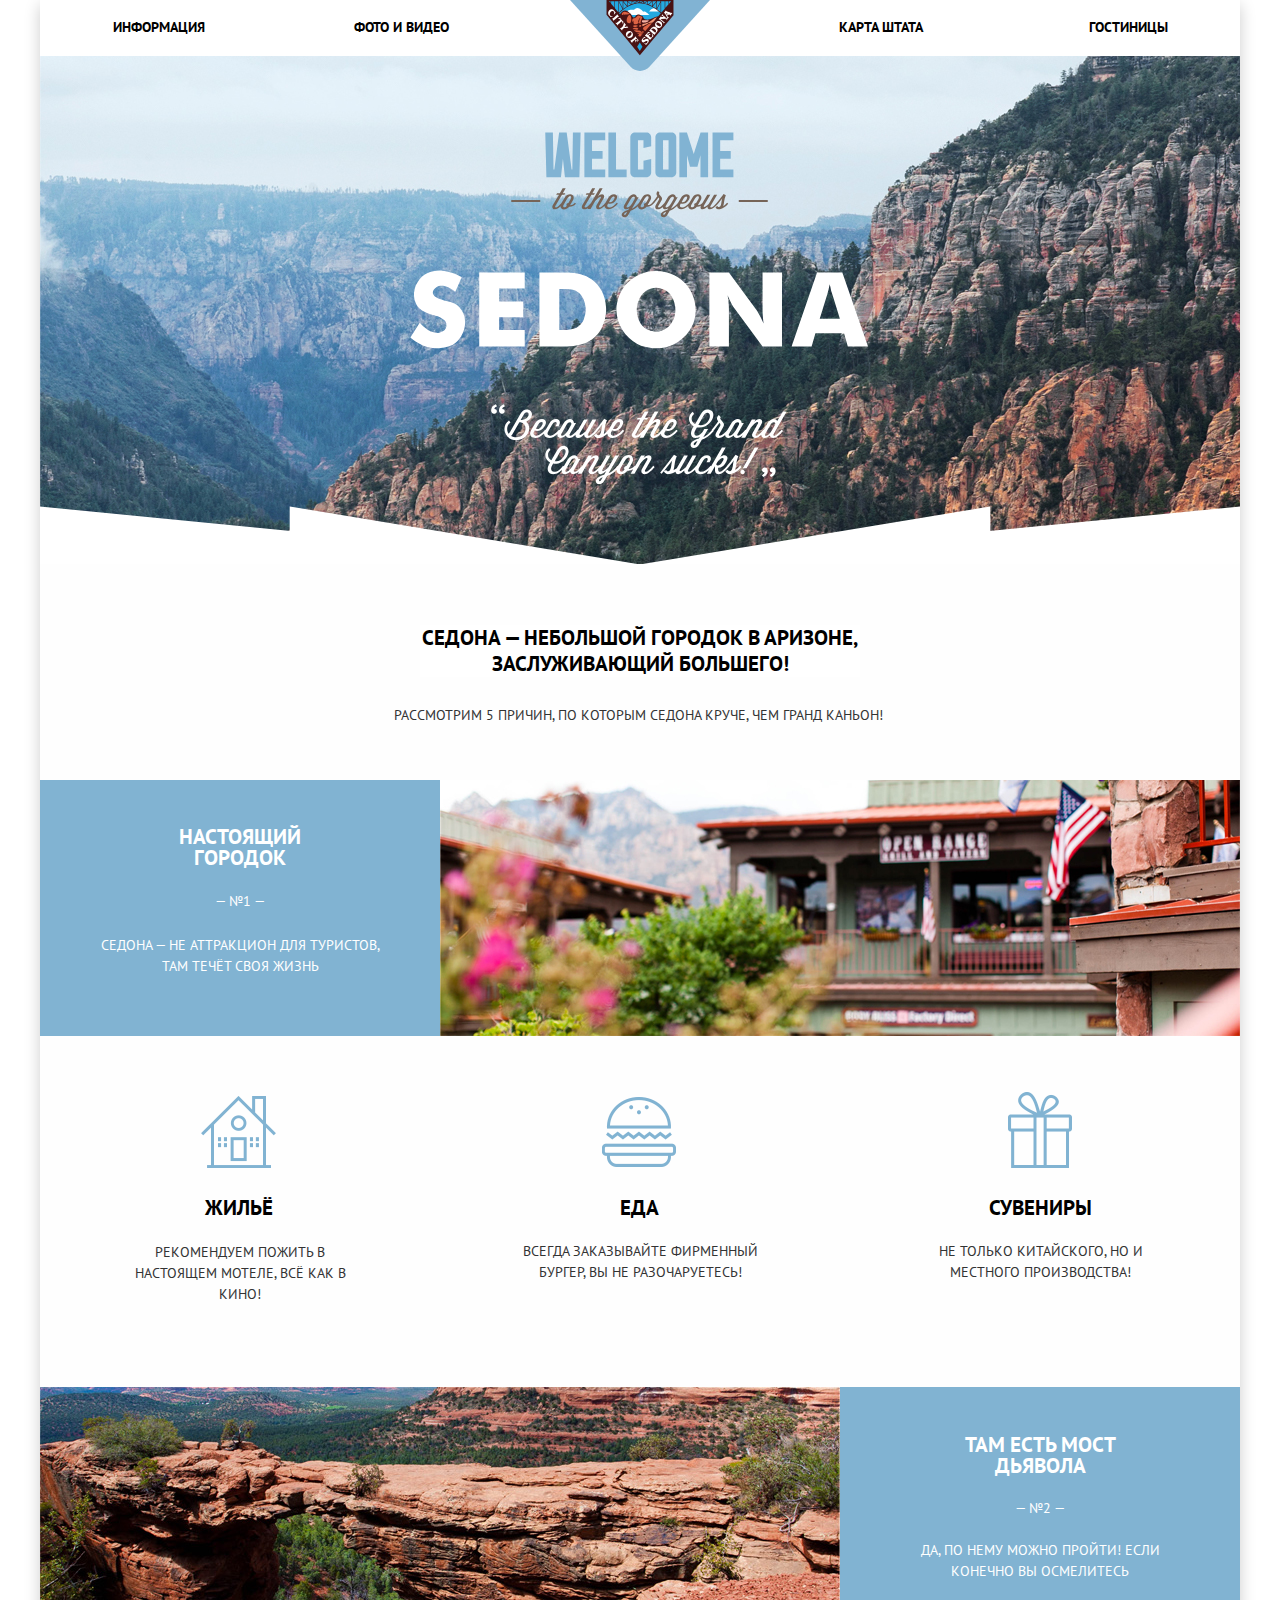
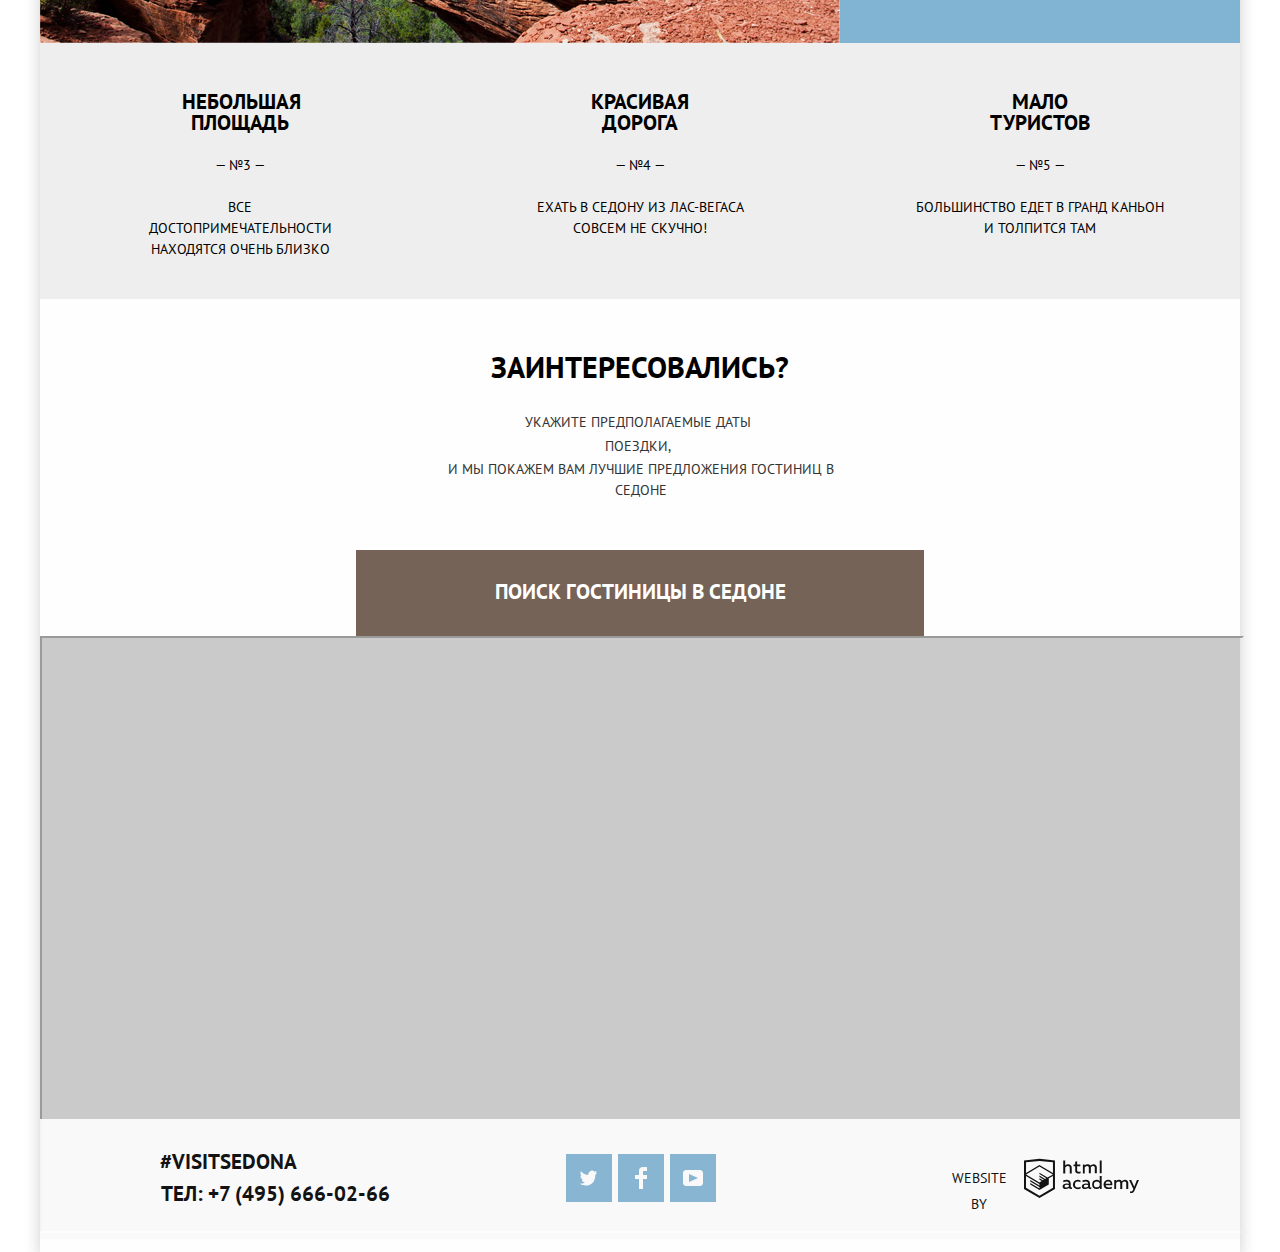
==== index.html @ f4bc0447 "правки" ====
<!DOCTYPE html>
<html lang="ru">

<head>
  <meta charset="utf-8">
  <title>Седона</title>
  <link href="https://fonts.googleapis.com/css?family=PT+Sans:400,700&display=swap&subset=cyrillic" rel="stylesheet">
  <link rel="stylesheet" href="css/normalize.css">
  <link href="css/style-min.css" rel="stylesheet">
</head>

<body>
  <div class="container">
    <header class="main-header">
      <nav class="main-navigation">
        <a class="main-header-logo">
          <img src="img/logo-sedona.svg" width="140" height="71" alt="Логотип Седоны">
        </a>
        <ul class="site-navigation">
          <li class="menu-section info"><a href="#">Информация</a>
          </li>
          <li class="menu-section photo"><a href="#">Фото и видео</a>
          </li>
          <li class="menu-section map-state"><a href="#">Карта штата</a>
          </li>
          <li class="menu-section hotels"><a href="catalog.html">Гостиницы</a>
          </li>
        </ul>
      </nav>
    </header>
    <main>
      <div class="sedona-header">
        <h1 class="header-one">Седона — небольшой городок в Аризоне, заслуживающий большего!</h1>
        <section class="welcome-pic">
          <h2 class="visually-hidden">Добро пожаловать в Седону</h2>
          <img src="img/intro-welcome.svg" width="459" height="353" alt="Приветствие">
        </section>
      </div>
      <section class="reasons">
        <h2 class="reasons-header">Рассмотрим 5 причин, по которым Седона круче, чем гранд каньон!
         </h2>
      </section>
      <section class="advantages">
        <div class="advantage-description">
          <h2 class="advantage-header number-one">Настоящий городок</h2>
          <span class="advantage-number"> — №1 — </span>
          <p class="advantage-text text-one">Седона — не аттракцион для туристов, там течёт своя жизнь</p>
        </div>
        <div class="advantage-image">
          <img src="img/advantage-image1.jpg" width="800" height="256" alt="Настоящий городок">
        </div>
      </section>
      <section class="recommendations">
        <h2 class="visually-hidden">Рекомендации</h2>
        <div class="recommendations-list">
          <div class="recommendation-text one">
            <h2 class="recommendation-name">Жильё</h2>
            <p class="recommendations-explanation-one">Рекомендуем пожить в настоящем мотеле, всё как в кино!</p>
          </div>
          <div class="recommendation-text two">
            <h2 class="recommendation-name">Еда</h2>
            <p class="recommendations-explanation-two">Всегда заказывайте фирменный бургер, вы не разочаруетесь!</p>
          </div>
          <div class="recommendation-text three">
            <h2 class="recommendation-name">Сувениры</h2>
            <p class="recommendations-explanation-three">Не только китайского, но и местного производства!</p>
          </div>
        </div>
      </section>
      <section class="advantages stage-2">
        <div class="advantage-description">
          <h2 class="advantage-header number-two">Там есть Мост дьявола</h2>
          <span class="advantage-number"> — №2 — </span>
          <p class="advantage-text text-two">Да, по нему можно пройти! Если конечно вы осмелитесь</p>
        </div>
        <div class="advantage-image">
          <img src="img/advantage-image2.jpg" width="800" height="256" alt="Мост дьявола">
        </div>
      </section>
      <section class="advantages">
        <div class="advantage-description stage-3">
          <h2 class="advantage-header stage-3 number-three">Небольшая площадь</h2>  <span class="advantage-number"> — №3 — </span>
          <p class="advantage-text number-3">Все достопримечательности находятся очень близко</p>
        </div>
        <div class="advantage-description stage-3">
          <h2 class="advantage-header stage-3 number-four">Красивая дорога</h2>  <span class="advantage-number"> — №4 — </span>
          <p class="advantage-text number-4">Ехать в Седону из Лас-Вегаса совсем не скучно!</p>
        </div>
        <div class="advantage-description stage-3">
          <h2 class="advantage-header stage-3 number-five">Мало туристов</h2>  <span class="advantage-number"> — №5 — </span> 
          <p class="advantage-text number-5">Большинство едет в гранд каньон и толпится там</p>
        </div>
      </section>
      <section class="if-interested">
        <h3 class="if-interested-header">Заинтересовались?</h3>
        <p class="if-interested-dates">Укажите предполагаемые даты поездки,</p>
        <p class="if-interested-dates-second">и мы покажем вам лучшие предложения гостиниц в седоне</p> <a href="#" class="sedona-search">Поиск гостиницы в Седоне</a>
      </section>
      <section class="modal-map">
        <h2 class="visually-hidden">Как до нас добраться</h2>
        <button class="modal-close" type="button">Закрыть</button>
        <iframe src="https://www.google.com/maps/embed?pb=!1m18!1m12!1m3!1d1998.6037999040354!2d30.322010416394033!3d59.938716271971415!2m3!1f0!2f0!3f0!3m2!1i1024!2i768!4f13.1!3m3!1m2!1s0x4696310fca5ba729%3A0xea9c53d4493c879f!2sBolshaya+Konyushennaya+ul.%2C+19%2C+Sankt-Peterburg%2C+Russia%2C+191186!5e0!3m2!1sen!2s!4v1441888483426" width="1200" height="593" allowfullscreen></iframe>
      </section>
    </main>
    <footer class="main-footer index-footer">
      <h2 class="visually-hidden">Как с нами связаться</h2>
      <div class="footer">
        <div class="footer-contacts"> <a href="#" class="hashtag">#visitsedona</a>
          <span class="phone">Тел: <a href="tel:+74956660266">+7 (495) 666-02-66</a></span>
        </div>
        <div class="footer-social">
          <h2 class="visually-hidden">Социальные сети</h2>
          <ul class="social-media">
            <li>
              <a class="social-button twitter" href="#">
                <img src="img/twitter.svg" width="17" height="15" alt="Твиттер">
              </a>
            </li>
            <li>
              <a class="social-button facebook" href="#">
                <img src="img/fb-icon.svg" width="12" height="22" alt="Фейсбук">
              </a>
            </li>
            <li>
              <a class="social-button youtube" href="#">
                <img src="img/youtube.svg" width="20" height="16" alt="Ютуб">
              </a>
            </li>
          </ul>
        </div>
        <div class="footer-copyright"> <span class="website-by">Website by</span>
          <a href="https://htmlacademy.ru/intensive/htmlcss" class="htmlacademy-image">
            <svg id="Layer_1" data-name="Layer 1" xmlns="http://www.w3.org/2000/svg" viewBox="0 0 108.08 36.85" width="115" height="41" class="courses-logo">
              <title>logo-htmlacademy-small1</title>
              <path d="M44.61,26.88a2,2,0,0,0,.55-0.1v1.33a3.25,3.25,0,0,1-1.18.21,1.67,1.67,0,0,1-1.67-1,4.84,4.84,0,0,1-3.14,1.08c-1.51,0-2.91-.83-2.91-2.55,0-2.13,2-2.79,3.71-2.79a11.08,11.08,0,0,1,2.17.25v-0.3c0-1-.76-1.77-2.19-1.77a7.42,7.42,0,0,0-3,.64v-1.7a10.21,10.21,0,0,1,3.19-.55c2.36,0,3.81,1.12,3.81,3.65v3a0.54,0.54,0,0,0,.49.59h0.17Zm-6.44-1.13A1.35,1.35,0,0,0,39.63,27h0.11a3.39,3.39,0,0,0,2.41-1V24.58a9.72,9.72,0,0,0-1.81-.21c-1,0-2.16.33-2.16,1.38h0Zm12.36-6.11a5,5,0,0,1,2.57.64V22a4.08,4.08,0,0,0-2.3-.7,2.75,2.75,0,1,0,0,5.49,5,5,0,0,0,2.43-.64v1.71a6.27,6.27,0,0,1-2.76.57A4.21,4.21,0,0,1,46,24.51q0-.21,0-0.41a4.32,4.32,0,0,1,4.18-4.46h0.38Zm12.17,7.24a2,2,0,0,0,.55-0.1v1.33a3.25,3.25,0,0,1-1.18.21,1.67,1.67,0,0,1-1.67-1,4.84,4.84,0,0,1-3.14,1.08c-1.51,0-2.91-.83-2.91-2.55,0-2.13,2-2.79,3.71-2.79a11.08,11.08,0,0,1,2.17.25v-0.3c0-1-.76-1.77-2.19-1.77a7.42,7.42,0,0,0-3,.64v-1.7a10.21,10.21,0,0,1,3.19-.55c2.36,0,3.81,1.12,3.81,3.65v3a0.54,0.54,0,0,0,.49.59h0.17Zm-6.44-1.13A1.35,1.35,0,0,0,57.73,27h0.11a3.39,3.39,0,0,0,2.41-1V24.58a9.72,9.72,0,0,0-1.81-.21c-1.06,0-2.16.33-2.16,1.38h0ZM73,16V28.2H71.35V26.88a3.88,3.88,0,0,1-3.19,1.54,4.4,4.4,0,0,1,0-8.78,3.81,3.81,0,0,1,3,1.3V16H73Zm-4.53,5.22a2.76,2.76,0,1,0,0,5.52A2.86,2.86,0,0,0,71.15,25V23A2.91,2.91,0,0,0,68.49,21.27ZM79,19.64c3.31,0,4.46,2.68,3.92,5.09H76.7c0.21,1.5,1.67,2.11,3.19,2.11a6.11,6.11,0,0,0,2.64-.59v1.6a7.14,7.14,0,0,1-3,.57C77,28.42,74.78,27,74.78,24a4.18,4.18,0,0,1,4-4.39H79Zm0.09,1.54a2.28,2.28,0,0,0-2.44,2.1v0.06H81.3A2,2,0,0,0,79.13,21.18Zm5.73,7V19.87h1.65v1a3.81,3.81,0,0,1,2.78-1.27A2.86,2.86,0,0,1,91.89,21a4.12,4.12,0,0,1,2.91-1.33A3.06,3.06,0,0,1,98,23V28.2h-1.9V23.05a1.59,1.59,0,0,0-1.42-1.75H94.42a2.8,2.8,0,0,0-2.07,1.12V28.2h-1.9V23.05A1.59,1.59,0,0,0,89,21.31H88.8a3,3,0,0,0-2.21,1.29v5.63H84.86Zm21.31-8.33h1.9l-3.91,9.46c-0.9,2.17-2.09,2.86-3.35,2.86a4.76,4.76,0,0,1-1.1-.14V30.46a2.86,2.86,0,0,0,.85.12c0.9,0,1.58-.64,2.07-1.9l0.17-.42-4-8.4h2l2.86,6.29ZM38.73,1.46V6.22a3.81,3.81,0,0,1,2.7-1.14,3.25,3.25,0,0,1,3.44,3.4v5.15H43V8.72a1.81,1.81,0,0,0-1.61-2h-0.3a2.93,2.93,0,0,0-2.32,1.39v5.52h-1.9V1.46h1.9ZM49.94,2.31v3h3V6.91h-3v3.81c0,1.1.5,1.46,1.58,1.46a4.49,4.49,0,0,0,1.69-.33v1.6A6.8,6.8,0,0,1,51,13.8a2.55,2.55,0,0,1-2.86-2.74V6.89H46.58V5.26h1.5V2.74Zm5.4,11.31V5.28H57v1A3.81,3.81,0,0,1,59.77,5a2.86,2.86,0,0,1,2.6,1.33A4.12,4.12,0,0,1,65.28,5,3.06,3.06,0,0,1,68.44,8.4v5.21h-1.9V8.46a1.59,1.59,0,0,0-1.42-1.75H64.89a2.8,2.8,0,0,0-2.07,1.12v5.78h-1.9V8.46A1.59,1.59,0,0,0,59.5,6.71H59.27A3,3,0,0,0,57.06,8v5.63H55.34ZM71.17,1.45H73V13.6H71.17V1.45ZM14.71,0H14.55L0,1.54V28.21l14.55,8.66,14.55-8.66V1.54Zm12.5,27.1L14.55,34.64,1.9,27.12V16.18l12.59,7.5V25L5.86,19.9v1.31l8.68,5.21v1.39L5.87,22.65V24l8.68,5.21,8.75-5.24V18.31L27.2,16V27.12Zm0-12.53-3.48,2-1.6,1L14.51,13v1.31L21,18.23H21l-0.14.09-1,.54-5.37-3.2V17l4.24,2.52-1,.67-3.2-1.9v1.31l2.1,1.24L14.5,22.1,2,14.65,14.51,7.11Zm0-1.32L14.49,5.76,1.91,13.25v-10L14.56,1.92,27.21,3.25v10h0Z" transform="translate(0 -0.02)" />
            </svg>
          </a>
        </div>
      </div>
    </footer>
  </div>
  <section class="modal modal-search">
    <form class="hotels-search" method="post">
      <div class="date-in">
        <label for="date-in" class="date-space">Дата заезда:</label>
        <input type="date" id="date-in" name="date-in" class="search-fields calendar" required>
      </div>
      <div class="date-out">
        <label for="date-out" class="date-space">Дата выезда:</label>
        <input type="date" id="date-out" name="date-out" class="search-fields calendar" required>
      </div>
      <div class="count-field">
        <div class="amount-of-adult">
          <label for="amount-of-adult" class="adult">Взрослые:</label>
          <button type="button" class="quantity-arrow-minus"></button>
          <input type="number" name="amount-of-adult" id="amount-of-adult" min="1" max="100" step="1" class="search-fields count" required>
          <button type="button" class="quantity-arrow-plus"></button>
        </div>
        <div class="amount-of-children">
          <label for="amount-of-children" class="children">Дети:</label>
          <button type="button" class="quantity-arrow-minus"></button>
          <input type="number" name="amount-of-children" id="amount-of-children" min="1" max="100" step="1" class="search-fields count" required>
          <button type="button" class="quantity-arrow-plus"></button>
        </div>
      </div>
      <button class="form-search" type="submit">Найти</button>
    </form>
    <button class="modal-close" type="button">Закрыть</button>
  </section>
  <script src="script-min.js"></script>
</body>

</html>
---- css/style-min.css ----
html,body{margin:0;padding:0;font-family:"PT Sans","Arial",sans-serif;font-size:14px;line-height:21px;font-weight:400;color:#333;text-transform:uppercase;min-width:1200px;background-color:#fff}.filters{background-color:#cacaca;background-image:url("../img/filter-background.jpg");background-position:top center;background-repeat:no-repeat}.container{width:1200px;height:auto;margin:0 auto;box-shadow:0px 5px 15px 0 rgba(0,1,1,0.2);background-color:#fefefe}a{text-decoration:none}img{max-width:100%;height:auto}.visually-hidden{position:absolute;width:1px;height:1px;margin:-1px;border:0;padding:0;clip:rect(0 0 0 0);overflow:hidden}.main-header-logo{display:block;width:140px;height:71px;position:absolute;margin-left:530px;z-index:1}.form-search{font-size:21px;line-height:26px;font-weight:bold;text-align:center;color:#fff;text-transform:uppercase;background-color:#81b3d2;border:none}.form-search:hover,.form-search:focus,.form-search:active{background-color:#663d15}.main-navigation{display:flex;position:absolute;background-color:#fff}.site-navigation{display:flex;flex-wrap:wrap;line-height:26px;margin:0;padding:0;text-indent:0;list-style:none;background-color:transparent;width:1200px;position:relative}.site-navigation a{display:block;color:#000;vertical-align:middle;background-color:#fff}.menu-section{font-size:14px;text-align:center;line-height:26px;font-weight:bold;margin-bottom:8px}.info{width:93px;height:12px;padding:14px 74px 22px 72px}.menu-section a:hover{color:#81b3d2}.menu-section a:active{color:rgba(0,0,0,0.3)}.photo{width:98px;height:12px;padding:14px 68px 22px 73px}.map-state{width:90px;height:10px;padding:14px 73px 22px 76px;margin-left:242px}.hotels{width:79px;height:12px;padding:14px 72px 22px 88px;margin-left:2px}.welcome-pic{width:1200px;height:564px;background-image:url("../img/polygon.png"), url("../img/bg.jpg");background-position:-1px 506px, top center;background-repeat:no-repeat no-repeat;background-color:#cacaca}.welcome-pic img{width:459px;height:353px;padding:132px 371px 22px 370px}.main-footer a{color:#000}.reasons-header{display:block;width:489px;font-style:normal;font-weight:400;font-size:14px;line-height:26px;text-align:center;margin:0px 350px 52px 354px}.header-one,.footer-contacts{text-align:center;font-size:21px;line-height:26px;color:#000}.header-one{width:440px;min-height:48px;margin:0 auto;margin-top:61px;margin-bottom:25px;background-color:#fff}.sedona-header{display:flex;flex-direction:column-reverse}.advantage-header{font-size:21px;color:#fff;text-align:center}.advantage-number{width:52px}.number-one{width:122px;margin-top:46px;margin-bottom:23px;margin-left:auto;margin-right:auto}.number-two{width:151px;margin-top:47px;margin-bottom:22px;margin-left:auto;margin-right:auto}.advantages{color:#fff;display:flex;min-height:256px}.advantage-image{width:800px;height:256px;background-color:#cacaca}.recommendations-list{display:flex;justify-content:space-between;margin-left:73px;margin-right:63px;text-align:center;position:relative}.advantage-text{width:280px;margin-top:23px;margin-left:auto;margin-right:auto}.text-two{width:304px;margin-top:21px;margin-left:48px;margin-right:49px}.recommendation-name{font-size:21px;color:#000;line-height:21px;font-weight:bold}.one>.recommendation-name{margin-top:161px;margin-left:91px;margin-right:93px;text-align:center}.one::before{content:url(../img/icon-1.svg);position:absolute;left:88px;margin-top:60px;width:75px;height:72px}.recommendations-explanation-one{width:254px;margin-top:24px;text-align:center;margin-bottom:80px}.two>.recommendation-name{margin-bottom:23px;margin-top:161px;margin-left:24px;margin-right:16px;text-align:center}.two::before{content:url(../img/icon-3.svg);position:absolute;left:489px;margin-top:61px;width:74px;height:70px}.recommendations-explanation-two{width:285px;margin-left:10px;text-align:center;margin-bottom:80px}.three>.recommendation-name{margin-bottom:23px;margin-top:161px;text-align:center}.three::before{content:url(../img/icon-2.svg);position:absolute;left:895px;margin-top:56px;width:64px;height:76px}.recommendations-explanation-three{width:273px;text-align:center;margin-bottom:80px}.hotels-search,.search-fields{color:#000;text-align:left;font-weight:bold}.social-media,.infrastructure,.type-of-housing{list-style-type:none}.filter-input-checkbox label:checked, .filter-input-checkbox label:focus, .filter-input-checkbox label:hover{color:#fff}.filter-input-checkbox:disabled{color:#6a6a6a}.filter-header-infrastructure,.filter-header-housing{font-size:16px;line-height:21px;color:#fff;font-weight:bold}.filter-header-infrastructure{margin-left:59px}.filter-header-housing{margin-left:95px}.filter-input{position:absolute;-webkit-appearance:none;-moz-appearance:none;appearance:none}.check-box{display:block;position:absolute;margin-left:-38px;width:24px;height:23px;background-image:url(../img/checkbox-off.svg);margin-bottom:5px;margin-top:-1px}.check{display:block;padding-left:57px;color:#fff;padding-top:8px}.check:hover{color:#cacaca}.check-wifi{display:block;padding-left:57px;padding-top:4px;color:#fff}.check-wifi:hover{color:#cacaca}.wifi{margin-top:0}.option{margin-left:-42px;margin-top:-2px}.check-housing{display:block;padding-left:69px;color:#fff;padding-top:7px}.check-housing:hover{color:#cacaca}.filter-input:checked+.check-box{background-image:url(../img/checkbox-on.svg)}.type-of-housing{margin-top:12px;margin-left:27px}.type-of-housing li:first-child{margin-top:15px}.filter-option{margin-bottom:20px}.filter-input:disabled+.check-box{background-image:url(../img/checkbox-off-3.svg)}.filter-input:checked:disabled+.check-box{background-image:url(../img/checkbox-on-2.svg)}.range-line{color:#fff}.results{width:117px;color:#000;font-size:14px;line-height:26px;text-align:left;margin-top:12px;margin-left:70px}.list-menu{list-style:none;display:flex;justify-content:space-between;margin-top:32px}.list-menu a{color:#000;font-size:12px;line-height:18px;color:rgba(0, 0, 0, 0.3);margin-right:34px;border-bottom:1px dotted #81b3d2}.list-menu a:hover{color:#81b3d2;border-bottom:1px dotted #81b3d2}.sorting-name{font-size:12px;line-height:18px;margin-top:34px;margin-left:-381px}.list-menu a:active{color:#000;list-style:none;border-bottom:none}.place-name{margin-top:25px;margin-bottom:2px}.place-name a{font-size:21px;line-height:26px;color:#000;font-weight:bold;text-align:left}.place-name a:hover, .place-name a:focus{color:#81b3d2}.place-name a:active{color:rgba(0,0,0,0.3)}.catalog-item{display:flex;justify-content:space-between;margin-right:0px;margin-left:0px;margin-top:11px;border-top:1px solid #cacaca;margin-bottom:-16px}.rating{margin-right:70px}.content-alignment{display:flex;justify-content:space-between}.place-info{margin-left:30px}.place-type,.place-price{display:flex;flex-direction:column}.place-wrap{display:flex;justify-content:space-between}.more-details-button,.booking-button{margin-top:18px;margin-right:6px}.more-details-button{width:76px;height:15px;font-size:14px;background-color:#81b3d2;color:#fff;padding:3px 17px 9px 17px;text-align:center;margin:0;margin-right:6px;margin-top:7px;font-weight:bold}.more-details-button:hover,.more-details-button:focus,.form-search:hover{background-color:#669ec0}.more-details-button:active{background-color:#669ec0;color:rgba(255,255,255,0.3)}.booking-button{display:block;color:white;background-color:#766357;width:142px;height:24px;font-size:14px;padding-top:3px;text-align:center;margin-top:7px;font-weight:bold}.booking-button:hover,.booking-button:focus{background-color:#604e43}.booking-button:active{background-color:#604e43;color:rgba(255,255,255,0.3)}.content-decor{color:#333;margin-top:5px;margin-bottom:7px;padding:0}.rating-decor{display:block;color:#666;background-color:#f2f2f2;width:110px;height:25px;text-align:center;margin-left:0px;padding-left:4px;padding-top:4px}.social-button{display:block;width:46px;height:48px;background-color:#81b3d2;text-align:center}.social-media{display:flex;flex-direction:row;justify-content:space-between}.advantage-description{width:400px;background-color:#81b3d2;text-align:center}.stage-2{flex-direction:row-reverse;margin-top:2px}.stage-3{width:1200px;background-color:#eee;color:#000}.number-three{width:117px;margin-top:48px;margin-bottom:22px;margin-left:auto;margin-right:auto}.number-3{width:208px;margin-top:21px}.number-four{width:100px;margin-top:48px;margin-bottom:22px;margin-left:auto;margin-right:auto}.number-4{width:262px;margin-top:21px}.number-five{width:100px;margin-top:48px;margin-bottom:22px;margin-left:auto;margin-right:auto}.number-5{width:249px;margin-top:21px}.sedona-search{display:block;background-color:#766357;width:568px;font-size:21px;font-weight:bold;line-height:26px;white-space:nowrap;min-height:57px;text-align:center;padding-top:29px;margin-left:-67px;color:#fff}.sedona-search:hover,.sedona-search:focus{background-color:#604e43}.sedona-search:active{color:rgba(255,255,255,0.3);background-color:#503e33}.search-fields{background-color:#f2f2f2}.search-fields:hover{background-color:#ebebeb}.search-fields:focus{background-color:#fff}.if-interested{display:block;text-align:center;width:434px;margin-left:383px;margin-top:50px}.if-interested-header{font-size:30px;color:#000;line-height:36px;font-weight:bold;text-align:center}.if-interested-dates{width:295px;margin-top:-5px;margin-left:67px;line-height:24px;text-align:center}.if-interested-dates-second{display:block;margin-top:-13px;width:435px;margin-bottom:49px}.form-search{background-color:#81b3d2;width:458px;height:58px}.form-search:active{color:rgba(255, 255, 255, 0.3);background-color:#5496bd}@keyframes bounce{0%{transform:translateY(-2000px)}70%{transform:translateY(30px)}90%{transform:translateY(-10px)}100%{transform:translateY(0)}}@keyframes shake{0%,100%{transform:translateX(0)}10%,30%,50%,70%,90%{transform:translateX(-10px)}20%,40%,60%,80%{transform:translateX(10px)}}.modal{position:fixed;display:none;box-shadow:0px 7px 15px 0 rgba(0,1,1,0.15);background-color:#fff;flex-wrap:wrap;font-size:14px;line-height:26px}.modal-search{top:345px;left:352px;width:568px;min-height:395px;margin:0px 316px 78px 316px}.hotels-search input:hover{background-color:#ebebeb}.hotels-search input:focus{box-shadow:inset 0px 0px 0px 2px #e5e5e5}.modal-show{display:block;animation:bounce 0.6s}.modal-close{position:absolute;top:0;right:-34px;width:22px;height:22px;font-size:0;background-color:transparent;border:0;cursor:pointer}.modal-close::before,.modal-close::after{content:"";position:absolute;top:10px;left:2px;width:19px;height:3px;background-color:#d0d0d0}.modal-close::before{transform:rotate(45deg)}.modal-close::after{transform:rotate(-45deg)}.modal-error{animation:shake 0.6s}.date-in{display:flex;height:38px;padding-top:55px}.date-out{display:flex;height:38px;padding-top:29px}.search-fields{box-sizing:border-box;width:346px;padding-left:8px;padding-top:7px;padding-bottom:13px;margin-left:21px;font:inherit;color:#000;text-transform:uppercase;background-color:#f2f2f2}.calendar{background-image:url("../img/calendar-1.svg");background-position:310px center;background-repeat:no-repeat}.calendar:hover{background-image:url("../img/calendar.svg")}.calendar:active{background-image:url("../img/calendar-2.svg")}.count{box-sizing:border-box;width:38px;height:38px;padding-left:8px;padding-top:7px;padding-bottom:13px;margin-top:30px;font:inherit;color:#000;text-transform:uppercase;background-color:#f2f2f2}.count-field{display:flex;flex-direction:row;justify-content:space-around}.form-search{margin-top:54px;margin-left:55px;margin-right:55px;margin-bottom:55px}.form-search:hover{background-color:#669ec0}.form-search:active{background-color:#5496bd;color:rgba(255,255,255,0.3)}.date-space{width:95px;margin-top:5px;margin-left:55px}.adult{margin-left:0px;margin-top:0}.children{margin-left:-25px}input[type=number]::-webkit-inner-spin-button,input[type=number]::-webkit-outer-spin-button{-webkit-appearance:none;-moz-appearance:none;appearance:none;margin:0}input[type=number]{-moz-appearance:textfield}.quantity-arrow-minus{width:38px;height:38px;margin-right:-25px;margin-left:20px;background-color:#f2f2f2;position:relative}.quantity-arrow-minus::before{content:url(../img/minus-1.svg);position:absolute;top:5px;left:10px}.quantity-arrow-plus{width:38px;height:38px;margin-left:-5px;background-color:#f2f2f2;position:relative}.quantity-arrow-plus::after{content:url(../img/plus-1.svg);position:absolute;top:8px;left:11px}.modal-map{top:2163px;left:auto;right:auto;z-index:1;background-image:url(../img/map.png) no-repeat;background-color:#cacaca;margin:0}a.buy{color:#81b3d2;border-color:transparent}a>.down path{fill:#81b3d2}.footer-contacts{display:flex;flex-direction:column;font-size:21px;line-height:26px;font-weight:bold}.main-footer{position:relative;background-color:#fff;margin-top:-120px}.index-footer{opacity:0.9}.catalog-footer{margin:0;border-top:1px solid #cacaca}.social-media ul{display:flex;justify-content:space-between;flex-wrap:wrap;width:144px;list-style:none}.social-media-catalog{margin-top:28px;margin-left:70px}.social-button{display:flex;justify-content:center;width:46px;height:48px;background-color:#81b3d2;margin:3px;margin-top:36px;margin-bottom:36px}.social-button:hover,.social-button:focus{background-color:#669ec0}.social-button:active{background-color:#5496bd}.social-button img:active{opacity:0.3}.filters,.filters-block{display:flex;justify-content:space-between;flex-direction:row;margin:0px}.filters-block{margin-top:80px;margin-bottom:-5px}.filters fieldset{border:none}.sorting-menu{display:flex;justify-content:space-between}.price:active{color:#81b3d2;border:none}.sorting-block{display:flex;justify-content:space-between}.sorting-de-ascending ul{list-style:none}.sorting-de-ascending{margin-top:19px}.sorting-icon{display:flex;justify-content:space-between;margin-right:60px}.sorting-icon li{padding-right:12px}.arrow-up path{fill:#cacaca}.arrow-up:hover path{fill:#000}.arrow-up:active path{fill:#81b3d2}.courses-logo:hover path{fill:#81b3d2}.courses-logo:active path{fill:#bdbbbc}.star{background-color:#fff;background-image:url("../img/star.svg");background-position:top right;background-repeat:repeat;width:18px;height:17px;margin-bottom:48px;margin-left:auto;margin-right:3px;margin-top:29px}.first{width:73px}.second{width:55px}.third{width:36px}.footer{display:flex;justify-content:space-between}.footer-copyright{display:flex;line-height:26px;color:#000}.footer-copyright-catalog{margin-top:14px}.twitter{margin-top:21px;margin-left:-53px}.facebook{margin-left:-1px;margin-top:21px}.youtube{margin-top:21px}.hashtag{width:136px;height:16px;margin-left:120px;padding-top:30px;padding-bottom:16px}.hashtag-catalog{width:136px;height:16px;margin-left:130px;padding-top:41px;padding-bottom:16px}.phone{width:223px;height:20px;margin-left:121px;padding-bottom:32px;white-space:nowrap;margin-right:84px}.phone-catalog{width:223px;height:20px;margin-left:130px;padding-bottom:32px;white-space:nowrap}.courses-logo{width:115px;height:41px;padding-top:39px;padding-bottom:40px;margin-left:8px;margin-right:101px}.website-by{width:74px;height:11px;margin-left:113px;margin-top:31px;padding-top:15px;padding-bottom:15px;text-align:center}.place-pic img{width:135px;height:90px;margin-top:30px;margin-bottom:30px;margin-left:72px}.filter-range{width:316px;margin-top:83px;margin-right:74px;color:#fff;text-transform:uppercase}.filter-range-title{margin-bottom:9px;font-weight:600;font-size:16px;line-height:21px}.price-controls{position:relative;height:32px;margin-bottom:20px;font-size:0;border:2px solid #fff;border-radius:2px}.price-controls::after{content:"";position:absolute;top:50%;left:50%;width:2px;height:22px;background:#fff;transform:translate(-50%, -50%)}.price-controls label{display:inline-block;font-size:14px;line-height:38px;vertical-align:top;cursor:pointer}.price-controls .min-price, .price-controls .max-price{width:90px;padding-left:60px;margin-top:-2px}.price-controls input{width:50px;margin:0;color:inherit;font:inherit;background:none;border:none}.range-controls{position:relative;margin-bottom:32px}.range-controls .scale{height:2px;background:rgba(255, 255, 255, 0.3)}.range-controls .bar{width:80%;height:2px;background:#fff}.range-toggle{position:absolute;top:-9px;width:4px;height:4px;background:#ababab;border:8px solid #fff;border-radius:50%;box-shadow:0 2px 1px 0 rgba(0,1,1,0.2);cursor:pointer}.range-toggle:hover{width:6px;height:6px;border-radius:50%;background:#1c4f80}.range-toggle-min{left:0}.range-toggle-max{left:80%}.btn-transparent{display:block;margin:0 auto;padding:6px 35px;font-size:14px;line-height:20px;color:#fff;text-transform:uppercase;background:transparent;border:2px solid #fff;border-radius:2px;cursor:pointer;margin-left:85px;margin-bottom:35px}.btn-transparent:hover{color:#000;background:#fff}
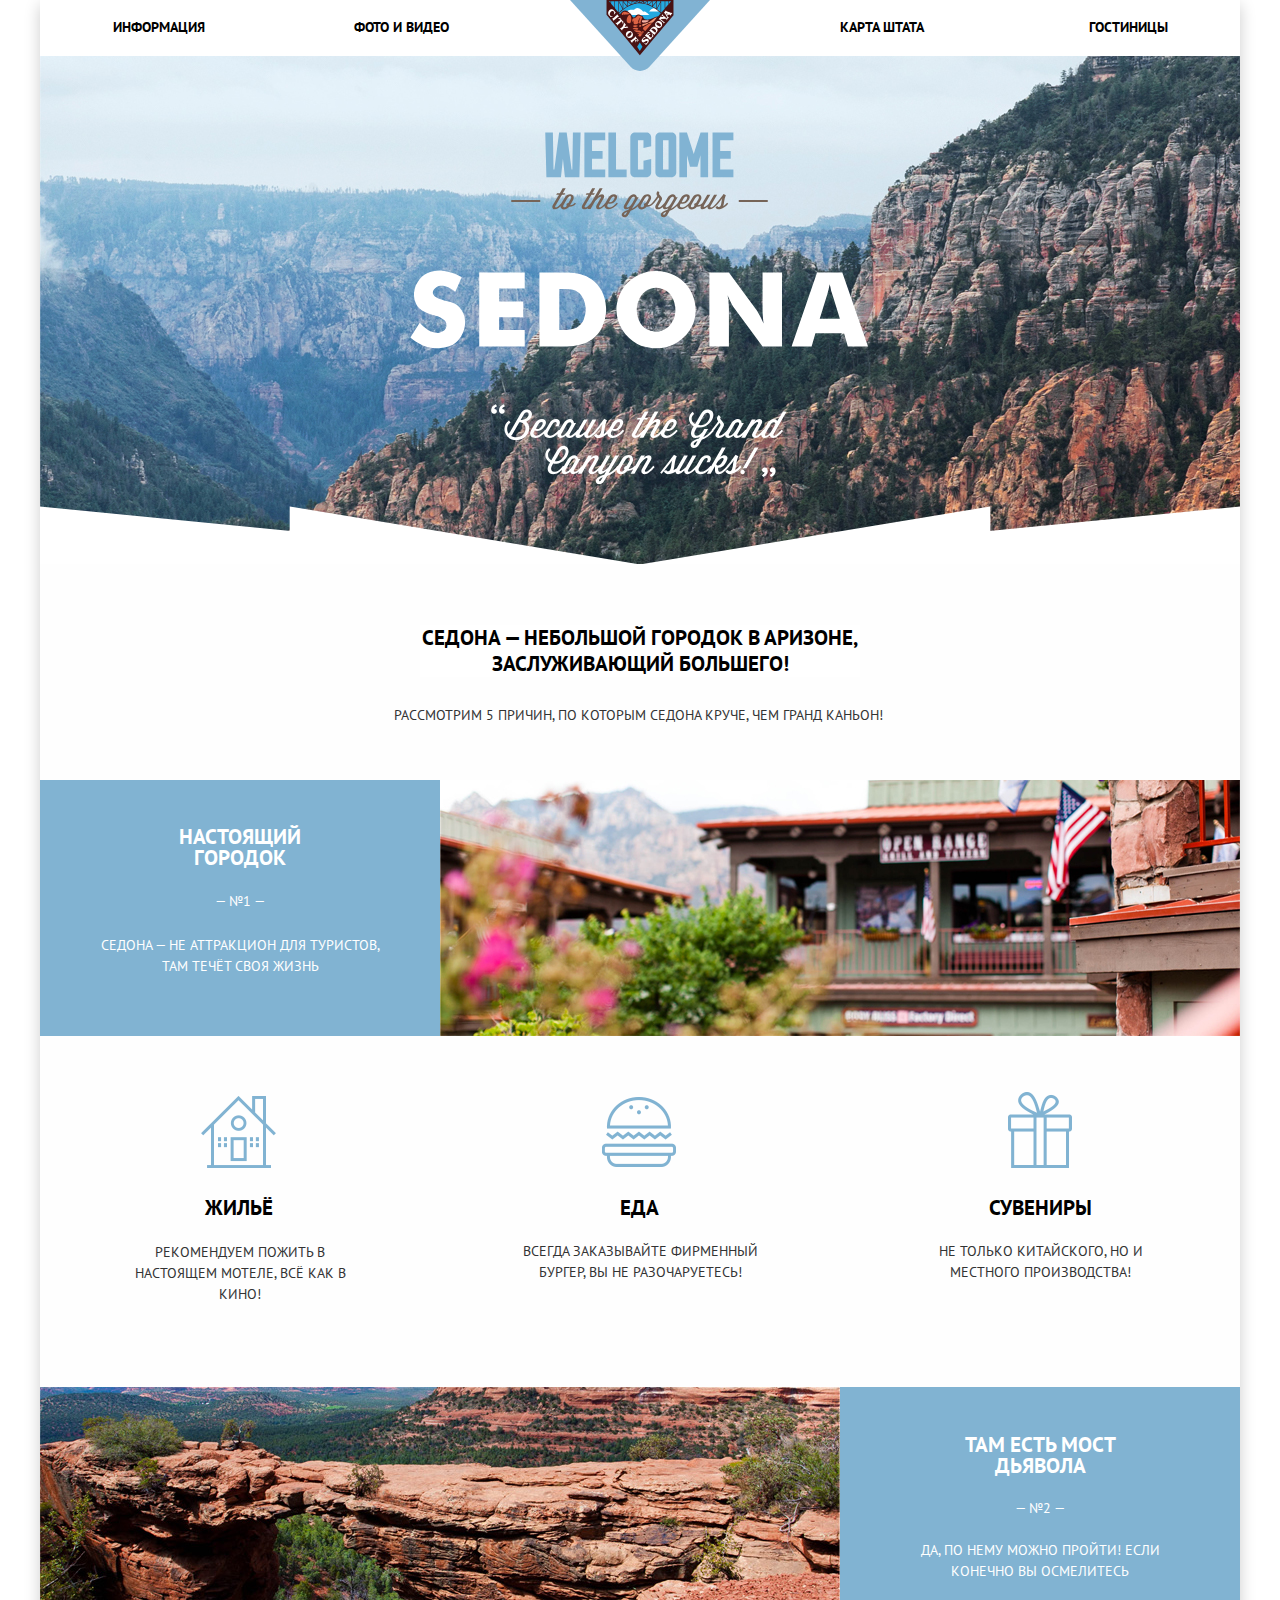
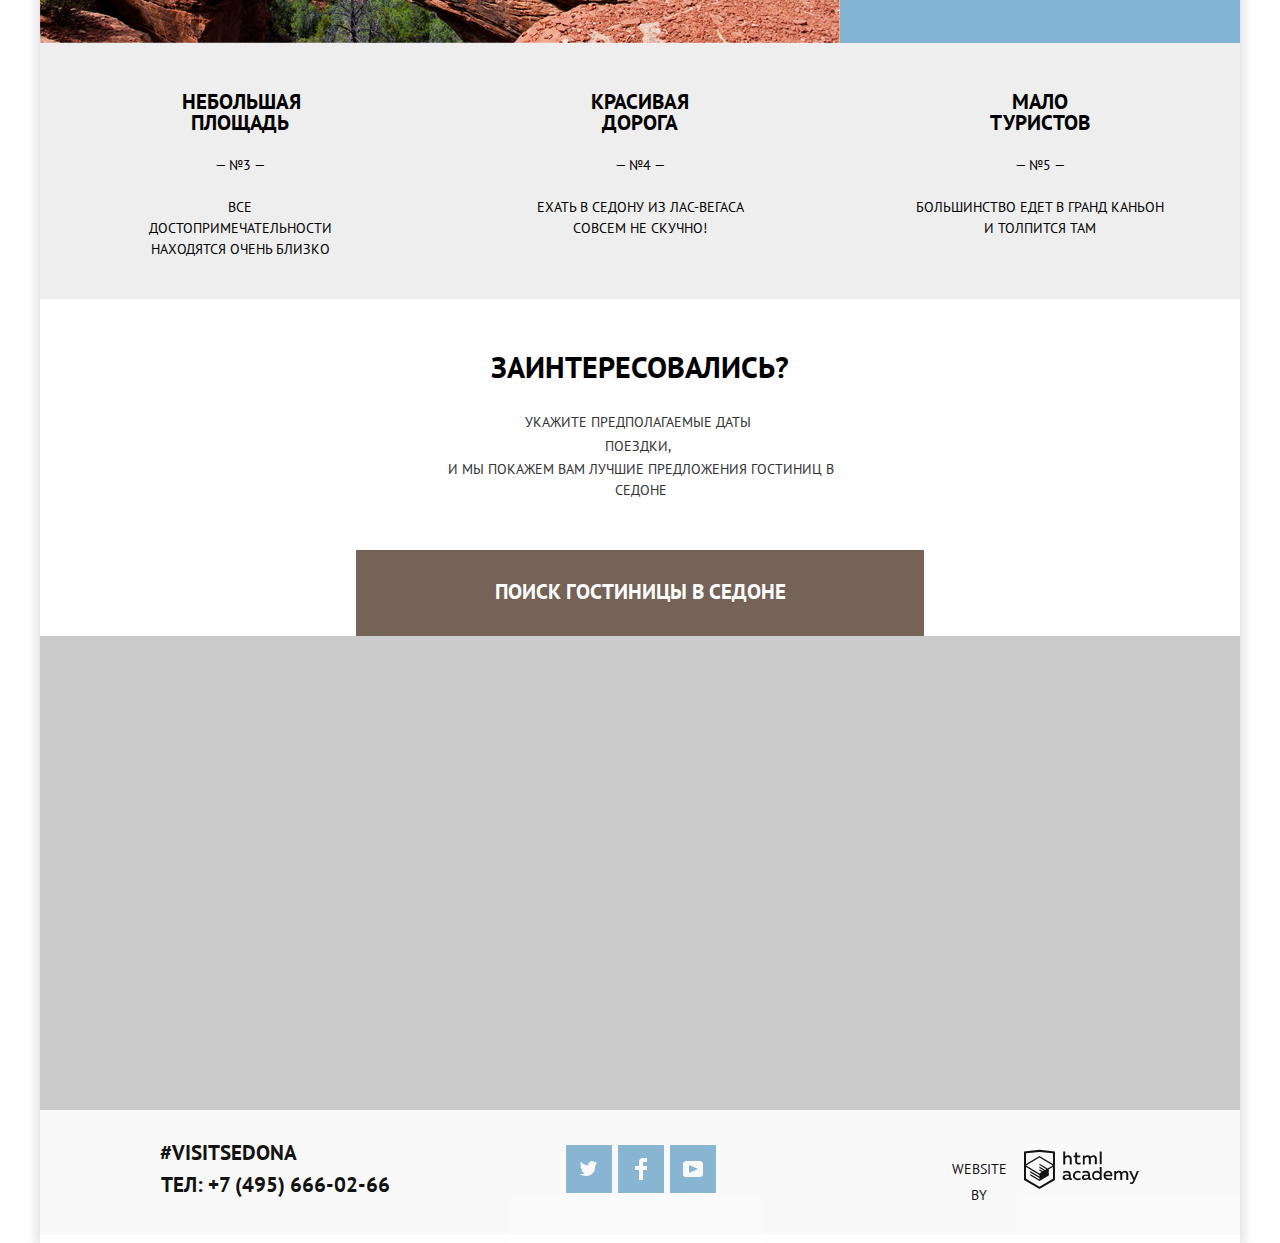
==== commit 5ac7837c: "правки" ====
--- a/index.html
+++ b/index.html
@@ -6,7 +6,7 @@
   <title>Седона</title>
   <link href="https://fonts.googleapis.com/css?family=PT+Sans:400,700&display=swap&subset=cyrillic" rel="stylesheet">
   <link rel="stylesheet" href="css/normalize.css">
-  <link href="css/style-min.css" rel="stylesheet">
+  <link href="css/style.css" rel="stylesheet">
 </head>
 
 <body>
@@ -98,8 +98,7 @@
       </section>
       <section class="modal-map">
         <h2 class="visually-hidden">Как до нас добраться</h2>
-        <button class="modal-close" type="button">Закрыть</button>
-        <iframe src="https://www.google.com/maps/embed?pb=!1m18!1m12!1m3!1d1998.6037999040354!2d30.322010416394033!3d59.938716271971415!2m3!1f0!2f0!3f0!3m2!1i1024!2i768!4f13.1!3m3!1m2!1s0x4696310fca5ba729%3A0xea9c53d4493c879f!2sBolshaya+Konyushennaya+ul.%2C+19%2C+Sankt-Peterburg%2C+Russia%2C+191186!5e0!3m2!1sen!2s!4v1441888483426" width="1200" height="593" allowfullscreen></iframe>
+        <iframe class="iframe" src="https://www.google.com/maps/embed?pb=!1m18!1m12!1m3!1d1998.6037999040354!2d30.322010416394033!3d59.938716271971415!2m3!1f0!2f0!3f0!3m2!1i1024!2i768!4f13.1!3m3!1m2!1s0x4696310fca5ba729%3A0xea9c53d4493c879f!2sBolshaya+Konyushennaya+ul.%2C+19%2C+Sankt-Peterburg%2C+Russia%2C+191186!5e0!3m2!1sen!2s!4v1441888483426" width="1200" height="593" allowfullscreen></iframe>
       </section>
     </main>
     <footer class="main-footer index-footer">
@@ -143,31 +142,31 @@
     <form class="hotels-search" method="post">
       <div class="date-in">
         <label for="date-in" class="date-space">Дата заезда:</label>
-        <input type="date" id="date-in" name="date-in" class="search-fields calendar" required>
+        <input type="date" id="date-in" name="date-in" class="search-fields calendar" placeholder="24 апреля 2017" required>
       </div>
       <div class="date-out">
         <label for="date-out" class="date-space">Дата выезда:</label>
-        <input type="date" id="date-out" name="date-out" class="search-fields calendar" required>
+        <input type="date" id="date-out" name="date-out" class="search-fields calendar" placeholder="4 июля 2017" required>
       </div>
       <div class="count-field">
         <div class="amount-of-adult">
           <label for="amount-of-adult" class="adult">Взрослые:</label>
           <button type="button" class="quantity-arrow-minus"></button>
-          <input type="number" name="amount-of-adult" id="amount-of-adult" min="1" max="100" step="1" class="search-fields count" required>
+          <input type="number" name="amount-of-adult" id="amount-of-adult" min="1" max="100" step="1" class="search-fields count" placeholder="2" required>
           <button type="button" class="quantity-arrow-plus"></button>
         </div>
         <div class="amount-of-children">
           <label for="amount-of-children" class="children">Дети:</label>
-          <button type="button" class="quantity-arrow-minus"></button>
-          <input type="number" name="amount-of-children" id="amount-of-children" min="1" max="100" step="1" class="search-fields count" required>
-          <button type="button" class="quantity-arrow-plus"></button>
+          <button type="button" class="kids-minus"></button>
+          <input type="number" name="amount-of-children" id="amount-of-children" min="1" max="100" step="1" class="search-fields count" placeholder="0" required>
+          <button type="button" class="kids-plus"></button>
         </div>
       </div>
       <button class="form-search" type="submit">Найти</button>
     </form>
     <button class="modal-close" type="button">Закрыть</button>
   </section>
-  <script src="script-min.js"></script>
+  <script src="js/script-min.js"></script>
 </body>
 
 </html>--- a/css/style.css
+++ b/css/style.css
@@ -0,0 +1,1288 @@
+html,
+body {
+	margin: 0;
+	padding: 0;
+	font-family: "PT Sans", "Arial", sans-serif;
+	font-size: 14px;
+	line-height: 21px;
+	font-weight: 400;
+	color: #333333;
+	text-transform: uppercase;
+	min-width: 1200px;
+	background-color: #ffffff;
+}
+a {
+	text-decoration: none;
+}
+img {
+	max-width: 100%;
+	height: auto;
+}
+.visually-hidden {
+	position: absolute;
+	width: 1px;
+	height: 1px;
+	margin: -1px;
+	border: 0;
+	padding: 0;
+	clip: rect(0 0 0 0);
+	overflow: hidden;
+}
+.container {
+	width: 1200px;
+	height: auto;
+	margin: 0 auto;
+	box-shadow: 0px 5px 15px 0 rgba(0, 1, 1, 0.2);
+	background-color: #fefefe;
+}
+.main-header-logo {
+	display: block;
+	width: 140px;
+	height: 71px;
+	position: absolute;
+	margin-left: 530px;
+	z-index: 1;
+}
+.form-search {
+	font-size: 21px;
+	line-height: 26px;
+	font-weight: bold;
+	text-align: center;
+	color: #ffffff;
+	text-transform: uppercase;
+	background-color: #81b3d2;
+	border: none;
+}
+.form-search:hover,
+.form-search:focus,
+.form-search:active {
+	background-color: #663d15;
+}
+.main-navigation {
+	display: flex;
+	position: absolute;
+	background-color: #ffffff;
+}
+.site-navigation {
+	display: flex;
+	flex-wrap: wrap;
+	line-height: 26px;
+	margin: 0;
+	padding: 0;
+	text-indent: 0;
+	list-style: none;
+	background-color: transparent;
+	width: 1200px;
+	position: relative;
+}
+.site-navigation a {
+	display: block;
+	color: #000000;
+	vertical-align: middle;
+	background-color: #ffffff;
+}
+.menu-section {
+	font-size: 14px;
+	text-align: center;
+	line-height: 26px;
+	font-weight: bold;
+	margin-bottom: 8px;
+}
+.info {
+	width: 93px;
+	height: 12px;
+	padding: 14px 74px 22px 72px;
+}
+.menu-section a:hover {
+	color: #81b3d2;
+}
+.menu-section a:active {
+	color: rgba(0, 0, 0, 0.3);
+}
+.photo {
+	width: 99px;
+	height: 12px;
+	padding: 14px 67px 22px 73px;
+}
+.map-state {
+	width: 91px;
+	height: 10px;
+	padding: 14px 72px 22px 76px;
+	margin-left: 242px;
+}
+.hotels {
+	width: 79px;
+	height: 12px;
+	padding: 14px 72px 22px 88px;
+	margin-left: 2px;
+}
+.welcome-pic {
+	width: 1200px;
+	height: 564px;
+	background-image: url("../img/polygon.png"), url("../img/bg.jpg");
+	background-position: -1px 506px, top center;
+	background-repeat: no-repeat no-repeat;
+	background-color: #cacaca;
+}
+.welcome-pic img {
+	width: 459px;
+	height: 353px;
+	padding: 132px 371px 22px 370px;
+}
+.main-footer a {
+	color: #000000;
+}
+.reasons-header {
+	display: block;
+	width: 489px;
+	font-style: normal;
+	font-weight: 400;
+	font-size: 14px;
+	line-height: 26px;
+	text-align: center;
+	margin: 0px 350px 52px 354px;
+}
+.header-one,
+.footer-contacts {
+	text-align: center;
+	font-size: 21px;
+	line-height: 26px;
+	color: #000000;
+}
+.header-one {
+	width: 440px;
+	min-height: 48px;
+	margin: 0 auto;
+	margin-top: 61px;
+	margin-bottom: 25px;
+	background-color: #ffffff;
+}
+.sedona-header {
+	display: flex;
+	flex-direction: column-reverse;
+}
+.advantage-header {
+	font-size: 21px;
+	color: #ffffff;
+	text-align: center;
+}
+.advantage-number {
+	width: 52px;
+}
+.number-one {
+	width: 122px;
+	margin-top: 46px;
+	margin-bottom: 23px;
+	margin-left: auto;
+	margin-right: auto;
+}
+.number-two {
+	width: 151px;
+	margin-top: 47px;
+	margin-bottom: 22px;
+	margin-left: auto;
+	margin-right: auto;
+}
+.advantages {
+	color: #ffffff;
+	display: flex;
+	min-height: 256px;
+}
+.advantage-image {
+	width: 800px;
+	height: 256px;
+	background-color: #cacaca;
+}
+.recommendations-list {
+	display: flex;
+	justify-content: space-between;
+	margin-left: 73px;
+	margin-right: 63px;
+	text-align: center;
+	position: relative;
+}
+.advantage-text {
+	width: 280px;
+	margin-top: 23px;
+	margin-left: auto;
+	margin-right: auto;
+}
+.text-two {
+	width: 304px;
+	margin-top: 21px;
+	margin-left: 48px;
+	margin-right: 49px;
+}
+.recommendation-name {
+	font-size: 21px;
+	color: #000000;
+	line-height: 21px;
+	font-weight: bold;
+}
+.one>.recommendation-name {
+	margin-top: 161px;
+	margin-left: 91px;
+	margin-right: 93px;
+	text-align: center;
+}
+.one::before {
+	content: url(../img/icon-1.svg);
+	position: absolute;
+	left: 88px;
+	margin-top: 60px;
+	width: 75px;
+	height: 72px;
+}
+.recommendations-explanation-one {
+	width: 254px;
+	margin-top: 24px;
+	text-align: center;
+	margin-bottom: 80px;
+}
+.two>.recommendation-name {
+	margin-bottom: 23px;
+	margin-top: 161px;
+	margin-left: 24px;
+	margin-right: 16px;
+	text-align: center;
+}
+.two::before {
+	content: url(../img/icon-3.svg);
+	position: absolute;
+	left: 489px;
+	margin-top: 61px;
+	width: 74px;
+	height: 70px;
+}
+.recommendations-explanation-two {
+	width: 285px;
+	margin-left: 10px;
+	text-align: center;
+	margin-bottom: 80px;
+}
+.three>.recommendation-name {
+	margin-bottom: 23px;
+	margin-top: 161px;
+	text-align: center;
+}
+.three::before {
+	content: url(../img/icon-2.svg);
+	position: absolute;
+	left: 895px;
+	margin-top: 56px;
+	width: 64px;
+	height: 76px;
+}
+.recommendations-explanation-three {
+	width: 273px;
+	text-align: center;
+	margin-bottom: 80px;
+}
+.social-media,
+.infrastructure,
+.type-of-housing {
+	list-style-type: none;
+}
+.range-line {
+	color: #ffffff;
+}
+.results {
+	width: 117px;
+	color: #000000;
+	font-size: 14px;
+	line-height: 26px;
+	text-align: left;
+	margin-top: 12px;
+	margin-left: 70px;
+}
+.list-menu {
+	display: flex;
+	justify-content: space-between;
+	margin-top: 32px;
+	list-style: none;
+}
+.list-menu a {
+	color: #000000;
+	font-size: 12px;
+	line-height: 18px;
+	color: rgba(0, 0, 0, 0.3);
+	margin-right: 34px;
+	border-bottom: 1px dotted #81b3d2;
+}
+.list-menu a:hover {
+	color: #81b3d2;
+	border-bottom: 1px dotted #81b3d2;
+}
+.sorting-name {
+	font-size: 12px;
+	line-height: 18px;
+	margin-top: 34px;
+	margin-left: -381px;
+}
+.list-menu a:active {
+	color: #000000;
+	list-style: none;
+	border-bottom: none;
+}
+.place-name {
+	margin-top: 25px;
+	margin-bottom: 2px;
+}
+.place-name a {
+	font-size: 21px;
+	line-height: 26px;
+	color: #000000;
+	font-weight: bold;
+	text-align: left;
+}
+.place-name a:hover,
+.place-name a:focus {
+	color: #81b3d2;
+}
+.place-name a:active {
+	color: rgba(0, 0, 0, 0.3);
+}
+.catalog-item {
+	display: flex;
+	justify-content: space-between;
+	margin-right: 0px;
+	margin-left: 0px;
+	margin-top: 11px;
+	border-top: 1px solid #cacaca;
+	margin-bottom: -16px;
+}
+.rating {
+	margin-right: 70px;
+}
+.content-alignment {
+	display: flex;
+	justify-content: space-between;
+}
+.place-info {
+	margin-left: 30px;
+}
+.place-type,
+.place-price {
+	display: flex;
+	flex-direction: column;
+}
+.place-wrap {
+	display: flex;
+	justify-content: space-between;
+}
+.more-details-button,
+.booking-button {
+	margin-top: 18px;
+	margin-right: 6px;
+}
+.more-details-button {
+	width: 76px;
+	height: 15px;
+	font-size: 14px;
+	background-color: #81b3d2;
+	color: #ffffff;
+	padding: 3px 17px 9px 17px;
+	text-align: center;
+	margin: 0;
+	margin-right: 6px;
+	margin-top: 7px;
+	font-weight: bold;
+}
+.more-details-button:hover,
+.more-details-button:focus,
+.form-search:hover {
+	background-color: #669ec0;
+}
+.more-details-button:active {
+	background-color: #669ec0;
+	color: rgba(255, 255, 255, 0.3);
+}
+.booking-button {
+	display: block;
+	color: white;
+	background-color: #766357;
+	width: 142px;
+	height: 24px;
+	font-size: 14px;
+	padding-top: 3px;
+	text-align: center;
+	margin-top: 7px;
+	font-weight: bold;
+}
+.booking-button:hover,
+.booking-button:focus {
+	background-color: #604e43;
+}
+.booking-button:active {
+	background-color: #604e43;
+	color: rgba(255, 255, 255, 0.3);
+}
+.content-decor {
+	color: #333333;
+	margin-top: 5px;
+	margin-bottom: 7px;
+	padding: 0;
+}
+.rating-decor {
+	display: block;
+	color: #666666;
+	background-color: #f2f2f2;
+	width: 110px;
+	height: 25px;
+	text-align: center;
+	margin-left: 0px;
+	padding-left: 4px;
+	padding-top: 4px;
+}
+.social-button {
+	display: block;
+	width: 46px;
+	height: 48px;
+	background-color: #81b3d2;
+	text-align: center;
+}
+.social-media {
+	display: flex;
+	flex-direction: row;
+	justify-content: space-between;
+}
+.advantage-description {
+	width: 400px;
+	background-color: #81b3d2;
+	text-align: center;
+}
+.stage-2 {
+	flex-direction: row-reverse;
+	margin-top: 2px;
+}
+.stage-3 {
+	width: 1200px;
+	background-color: #eeeeee;
+	color: #000000;
+}
+.number-three {
+	width: 117px;
+	margin-top: 48px;
+	margin-bottom: 22px;
+	margin-left: auto;
+	margin-right: auto;
+}
+.number-3 {
+	width: 208px;
+	margin-top: 21px;
+}
+.number-four {
+	width: 100px;
+	margin-top: 48px;
+	margin-bottom: 22px;
+	margin-left: auto;
+	margin-right: auto;
+}
+.number-4 {
+	width: 262px;
+	margin-top: 21px;
+}
+.number-five {
+	width: 100px;
+	margin-top: 48px;
+	margin-bottom: 22px;
+	margin-left: auto;
+	margin-right: auto;
+}
+.number-5 {
+	width: 249px;
+	margin-top: 21px;
+}
+.sedona-search {
+	display: block;
+	background-color: #766357;
+	width: 568px;
+	font-size: 21px;
+	font-weight: bold;
+	line-height: 26px;
+	white-space: nowrap;
+	min-height: 57px;
+	text-align: center;
+	padding-top: 29px;
+	margin-left: -67px;
+	color: #ffffff;
+}
+.sedona-search:hover,
+.sedona-search:focus {
+	background-color: #604e43;
+}
+.sedona-search:active {
+	color: rgba(255, 255, 255, 0.3);
+	background-color: #503e33;
+}
+.search-fields {
+	background-color: #f2f2f2;
+	min-height: 38px;
+	font-size: 14px;
+	font-weight: bold;
+}
+.search-fields:hover {
+	background-color: #ebebeb;
+}
+.search-fields:focus {
+	background-color: #ffffff;
+}
+.if-interested {
+	display: block;
+	text-align: center;
+	width: 434px;
+	margin-left: 383px;
+	margin-top: 50px;
+}
+.if-interested-header {
+	font-size: 30px;
+	color: #000000;
+	line-height: 36px;
+	font-weight: bold;
+	text-align: center;
+}
+.if-interested-dates {
+	width: 295px;
+	margin-top: -5px;
+	margin-left: 67px;
+	line-height: 24px;
+	text-align: center;
+}
+.if-interested-dates-second {
+	display: block;
+	margin-top: -13px;
+	width: 435px;
+	margin-bottom: 49px;
+}
+.form-search {
+	background-color: #81b3d2;
+	width: 458px;
+	height: 58px;
+}
+.form-search:active {
+	color: rgba(255, 255, 255, 0.3);
+	background-color: #5496bd;
+}
+@keyframes bounce {
+	0% {
+		transform: translateY(-2000px);
+	}
+	70% {
+		transform: translateY(30px);
+	}
+	90% {
+		transform: translateY(-10px);
+	}
+	100% {
+		transform: translateY(0);
+	}
+}
+@keyframes shake {
+	0%, 100% {
+		transform: translateX(0);
+	}
+	10%,
+	30%,
+	50%,
+	70%,
+	90% {
+		transform: translateX(-10px);
+	}
+	20%,
+	40%,
+	60%,
+	80% {
+		transform: translateX(10px);
+	}
+}
+.modal {
+	position: fixed;
+	display: none;
+	box-shadow: 0px 7px 15px 0 rgba(0, 1, 1, 0.15);
+	background-color: #ffffff;
+	flex-wrap: wrap;
+	font-size: 14px;
+	line-height: 26px;
+}
+.modal-search {
+	top: 367px;
+	left: 352px;
+	width: 568px;
+	min-height: 395px;
+	margin: 0px 316px 78px 316px;
+}
+.hotels-search input:hover {
+	background-color: #ebebeb;
+}
+.hotels-search input:focus {
+	box-shadow: inset 0px 0px 0px 2px #e5e5e5;
+}
+.modal-show {
+	display: block;
+	animation: bounce 0.6s;
+}
+.modal-close {
+	position: absolute;
+	top: 0;
+	right: -34px;
+	width: 22px;
+	height: 22px;
+	font-size: 0;
+	background-color: transparent;
+	border: 0;
+	cursor: pointer;
+}
+.modal-close::before,
+.modal-close::after {
+	content: "";
+	position: absolute;
+	top: 10px;
+	left: 2px;
+	width: 19px;
+	height: 3px;
+	background-color: #070505;
+}
+.modal-close::before {
+	transform: rotate(45deg);
+}
+.modal-close::after {
+	transform: rotate(-45deg);
+}
+.modal-error {
+	animation: shake 0.6s;
+}
+.date-in {
+	display: flex;
+	height: 38px;
+	padding-top: 55px;
+}
+.date-out {
+	display: flex;
+	height: 38px;
+	padding-top: 29px;
+}
+.search-fields {
+	box-sizing: border-box;
+	width: 345px;
+	padding-left: 8px;
+	padding-top: 7px;
+	padding-bottom: 13px;
+	margin-left: 19px;
+	font: inherit;
+	font-weight: bold;
+	color: #000000;
+	text-transform: uppercase;
+	background-color: #f2f2f2;
+	border: none;
+}
+.calendar {
+	background-image: url("../img/calendar-1.svg");
+	background-position: 310px center;
+	background-repeat: no-repeat;
+}
+.calendar:hover {
+	background-image: url("../img/calendar.svg");
+}
+.calendar:active {
+	background-image: url("../img/calendar-2.svg");
+}
+.count {
+	box-sizing: border-box;
+	width: 38px;
+	height: 38px;
+	margin-top: 30px;
+	margin-bottom: -2px;
+	font: inherit;
+	color: #000000;
+	text-transform: uppercase;
+	background-color: #f2f2f2;
+	border: none;
+	font-weight: bold;
+	padding-left: 16px;
+	padding-bottom: 14px;
+	margin-bottom: -13px;
+}
+.count-field {
+	display: flex;
+	flex-direction: row;
+	justify-content: space-around;
+}
+.form-search {
+	margin-top: 62px;
+	margin-left: 55px;
+	margin-right: 55px;
+	margin-bottom: 55px;
+}
+.form-search:hover {
+	background-color: #669ec0;
+}
+.form-search:active {
+	background-color: #5496bd;
+	color: rgba(255, 255, 255, 0.3);
+}
+.date-space {
+	width: 95px;
+	font-weight: bold;
+	margin-top: 5px;
+	margin-left: 55px;
+}
+.adult {
+	margin-left: 20px;
+	margin-right: 10px;
+	font-weight: bold;
+}
+.children {
+	font-weight: bold;
+}
+/* Для Chrome */
+
+input[type=number]::-webkit-inner-spin-button,
+input[type=number]::-webkit-outer-spin-button {
+	-webkit-appearance: none;
+	-moz-appearance: none;
+	appearance: none;
+	margin: 0;
+}
+/* Для Firefox */
+
+input[type=number] {
+	-moz-appearance: textfield;
+}
+/* Для IE-11*/
+
+.hotel-search input::-ms-check {
+	display: none;
+}
+.quantity-arrow-minus {
+	width: 38px;
+	height: 38px;
+	margin-right: -25px;
+	margin-left: 25px;
+	background-color: #f2f2f2;
+	position: relative;
+	border: none;
+	margin-bottom: -13px;
+}
+.kids-minus {
+	width: 38px;
+	height: 38px;
+	margin-left: 20px;
+	margin-right: -25px;
+	background-color: #f2f2f2;
+	position: relative;
+	border: none;
+	margin-bottom: -13px;
+}
+.quantity-arrow-minus::before {
+	content: url(../img/minus-1.svg);
+	position: absolute;
+	top: 7px;
+	left: 10px;
+}
+.quantity-arrow-minus:hover::before {
+	content: url(../img/minus-2.svg);
+	background-color: #f2f2f2;
+}
+.quantity-arrow-minus:active::before {
+	content: url(../img/minus-3.svg);
+	background-color: #f2f2f2;
+}
+.kids-minus::before {
+	content: url(../img/minus-1.svg);
+	position: absolute;
+	top: 7px;
+	left: 10px;
+}
+.kids-minus:hover::before {
+	content: url(../img/minus-2.svg);
+	background-color: #f2f2f2;
+}
+.kids-minus:active::before {
+	content: url(../img/minus-3.svg);
+	background-color: #f2f2f2;
+}
+.quantity-arrow-plus {
+	width: 38px;
+	height: 38px;
+	margin-left: -5px;
+	margin-right: -12px;
+	background-color: #f2f2f2;
+	text-align: center;
+	position: relative;
+	border: none;
+	margin-bottom: -13px;
+}
+.kids-plus {
+	width: 38px;
+	height: 38px;
+	background-color: #f2f2f2;
+	text-align: center;
+	position: relative;
+	border: none;
+	margin-right: 20px;
+	margin-left: -4px;
+	margin-bottom: -13px;
+}
+.kids-plus::after {
+	content: url(../img/plus-1.svg);
+	position: absolute;
+	top: 11px;
+	left: 11px;
+}
+.kids-plus:hover::after {
+	content: url(../img/plus-2.svg);
+	background-color: #f2f2f2;
+}
+.kids-plus:active::after {
+	content: url(../img/plus-3.svg);
+	background-color: #f2f2f2;
+}
+.quantity-arrow-plus::after {
+	content: url(../img/plus-1.svg);
+	position: absolute;
+	top: 11px;
+	left: 11px;
+}
+.quantity-arrow-plus:hover::after {
+	content: url(../img/plus-2.svg);
+	background-color: #f2f2f2;
+}
+.quantity-arrow-plus:active::after {
+	content: url(../img/plus-3.svg);
+	background-color: #f2f2f2;
+}
+.modal-map {
+	top: 2163px;
+	z-index: 1;
+	background-image: url(../img/map.png) no-repeat;
+	background-color: #cacaca;
+	margin: 0;
+}
+.iframe {
+	border: none;
+}
+a.buy {
+	color: #81b3d2;
+	border-color: transparent;
+}
+a>.down path {
+	fill: #81b3d2;
+}
+.footer-contacts {
+	display: flex;
+	flex-direction: column;
+	font-size: 21px;
+	line-height: 26px;
+	font-weight: bold;
+}
+.main-footer {
+	position: relative;
+	background-color: #ffffff;
+	margin-top: -125px;
+}
+.index-footer {
+	opacity: 0.9;
+}
+.catalog-footer {
+	margin: 0;
+	border-top: 1px solid #cacaca;
+}
+.social-media ul {
+	display: flex;
+	justify-content: space-between;
+	flex-wrap: wrap;
+	width: 144px;
+	list-style: none;
+}
+.social-media-catalog {
+	margin-top: 28px;
+	margin-left: 70px;
+}
+.social-button {
+	display: flex;
+	justify-content: center;
+	width: 46px;
+	height: 48px;
+	background-color: #81b3d2;
+	margin: 3px;
+	margin-top: 36px;
+	margin-bottom: 36px;
+}
+.social-button:hover,
+.social-button:focus {
+	background-color: #669ec0;
+}
+.social-button:active {
+	background-color: #5496bd;
+}
+.social-button img:active {
+	opacity: 0.3;
+}
+.filters,
+.filters-block {
+	display: flex;
+	justify-content: space-between;
+	flex-direction: row;
+	margin: 0px;
+}
+.filters {
+	background-color: #cacaca;
+	background-image: url("../img/filter-background.jpg");
+	background-position: top center;
+	background-repeat: no-repeat;
+}
+.filters-block {
+	margin-top: 80px;
+	margin-bottom: -5px;
+}
+.filters-block fieldset {
+	border: none;
+}
+.filter-input-checkbox label:checked,
+.filter-input-checkbox label:focus,
+.filter-input-checkbox label:hover {
+	color: #ffffff;
+}
+.filter-input-checkbox:disabled {
+	color: #6a6a6a;
+}
+.filter-header-infrastructure,
+.filter-header-housing {
+	font-size: 16px;
+	line-height: 21px;
+	color: #ffffff;
+	font-weight: bold;
+}
+.filter-header-infrastructure {
+	margin-left: 59px;
+}
+.filter-header-housing {
+	margin-left: 95px;
+}
+.filter-input {
+	position: absolute;
+	-webkit-appearance: none;
+	-moz-appearance: none;
+	appearance: none;
+}
+.check-box {
+	display: block;
+	position: absolute;
+	margin-left: -38px;
+	width: 24px;
+	height: 23px;
+	background-image: url(../img/checkbox-off.svg);
+	margin-bottom: 5px;
+	margin-top: -1px;
+}
+.check {
+	display: block;
+	padding-left: 57px;
+	color: #ffffff;
+	padding-top: 8px;
+}
+.check:hover {
+	color: #cacaca;
+}
+.check-wifi {
+	display: block;
+	padding-left: 57px;
+	padding-top: 4px;
+	color: #ffffff;
+}
+.check-wifi:hover {
+	color: #cacaca;
+}
+.wifi {
+	margin-top: 0;
+}
+.option {
+	margin-left: -42px;
+	margin-top: -2px;
+}
+.check-housing {
+	display: block;
+	padding-left: 69px;
+	color: #ffffff;
+	padding-top: 7px;
+}
+.check-housing:hover {
+	color: #cacaca;
+}
+.filter-input:checked+.check-box {
+	background-image: url(../img/checkbox-on.svg);
+}
+.type-of-housing {
+	margin-top: 12px;
+	margin-left: 27px;
+}
+.type-of-housing li:first-child {
+	margin-top: 15px;
+}
+.filter-option {
+	margin-bottom: 20px;
+}
+.filter-input:disabled+.check-box {
+	background-image: url(../img/checkbox-off-3.svg);
+}
+.filter-input:checked:disabled+.check-box {
+	background-image: url(../img/checkbox-on-2.svg);
+}
+.sorting-menu {
+	display: flex;
+	justify-content: space-between;
+}
+.price:active {
+	color: #81b3d2;
+	border: none;
+}
+.sorting-block {
+	display: flex;
+	justify-content: space-between;
+}
+.sorting-de-ascending ul {
+	list-style: none;
+}
+.sorting-de-ascending {
+	margin-top: 19px;
+}
+.sorting-icon {
+	display: flex;
+	justify-content: space-between;
+	margin-right: 60px;
+}
+.sorting-icon li {
+	padding-right: 12px;
+}
+.arrow-up path {
+	fill: #cacaca;
+}
+.arrow-up:hover path {
+	fill: #000000;
+}
+.arrow-up:active path {
+	fill: #81b3d2;
+}
+.courses-logo:hover path {
+	fill: #81b3d2;
+}
+.courses-logo:active path {
+	fill: #bdbbbc;
+}
+.star {
+	background-color: #ffffff;
+	background-image: url("../img/star.svg");
+	background-position: top right;
+	background-repeat: repeat;
+	width: 18px;
+	height: 17px;
+	margin-bottom: 48px;
+	margin-left: auto;
+	margin-right: 3px;
+	margin-top: 29px;
+}
+.first {
+	width: 73px;
+}
+.second {
+	width: 55px;
+}
+.third {
+	width: 36px;
+}
+.footer {
+	display: flex;
+	justify-content: space-between;
+}
+.footer-copyright {
+	display: flex;
+	line-height: 26px;
+	color: #000000;
+}
+.footer-copyright-catalog {
+	margin-top: 14px;
+}
+.twitter {
+	margin-top: 21px;
+	margin-left: -53px;
+}
+.twitter img {
+	height: 15px;
+	padding-top: 16px;
+}
+.facebook {
+	margin-left: -1px;
+	margin-top: 21px;
+}
+.facebook img {
+	height: 22px;
+	padding-top: 13px;
+}
+.youtube {
+	margin-top: 21px;
+}
+.youtube img {
+	height: 16px;
+	padding-top: 16px;
+}
+.hashtag {
+	width: 136px;
+	height: 16px;
+	margin-left: 120px;
+	padding-top: 30px;
+	padding-bottom: 16px;
+}
+.hashtag-catalog {
+	width: 136px;
+	height: 16px;
+	margin-left: 130px;
+	padding-top: 41px;
+	padding-bottom: 16px;
+}
+.phone {
+	width: 223px;
+	height: 20px;
+	margin-left: 121px;
+	padding-bottom: 32px;
+	white-space: nowrap;
+	margin-right: 84px;
+}
+.phone-catalog {
+	width: 223px;
+	height: 20px;
+	margin-left: 130px;
+	padding-bottom: 32px;
+	white-space: nowrap;
+}
+.courses-logo {
+	width: 115px;
+	height: 41px;
+	padding-top: 39px;
+	padding-bottom: 40px;
+	margin-left: 8px;
+	margin-right: 101px;
+}
+.website-by {
+	width: 74px;
+	height: 11px;
+	margin-left: 113px;
+	margin-top: 31px;
+	padding-top: 15px;
+	padding-bottom: 15px;
+	text-align: center;
+}
+.place-pic img {
+	width: 135px;
+	height: 90px;
+	margin-top: 30px;
+	margin-bottom: 30px;
+	margin-left: 72px;
+}
+.filter-range {
+	width: 316px;
+	margin-top: 83px;
+	margin-right: 74px;
+	color: #ffffff;
+	text-transform: uppercase;
+}
+.filter-range-title {
+	margin-bottom: 9px;
+	font-weight: 600;
+	font-size: 16px;
+	line-height: 21px;
+}
+.price-controls {
+	position: relative;
+	height: 32px;
+	margin-bottom: 20px;
+	font-size: 0;
+	border: 2px solid #ffffff;
+	border-radius: 2px;
+}
+.price-controls::after {
+	content: "";
+	position: absolute;
+	top: 50%;
+	left: 50%;
+	width: 2px;
+	height: 22px;
+	background: #ffffff;
+	transform: translate(-50%, -50%);
+}
+.price-controls label {
+	display: inline-block;
+	font-size: 14px;
+	line-height: 38px;
+	vertical-align: top;
+	cursor: pointer;
+}
+.price-controls .min-price,
+.price-controls .max-price {
+	width: 90px;
+	padding-left: 60px;
+	margin-top: -2px;
+}
+.price-controls input {
+	width: 50px;
+	min-height: 32px;
+	margin: 0;
+	color: inherit;
+	font: inherit;
+	background: none;
+	border: none;
+}
+.range-controls {
+	position: relative;
+	margin-bottom: 32px;
+}
+.range-controls .scale {
+	height: 2px;
+	background: rgba(255, 255, 255, 0.3);
+}
+.range-controls .bar {
+	width: 80%;
+	height: 2px;
+	background: #ffffff;
+}
+.range-toggle {
+	position: absolute;
+	top: -9px;
+	width: 4px;
+	height: 4px;
+	background: #ababab;
+	border: 8px solid #ffffff;
+	border-radius: 50%;
+	box-shadow: 0 2px 1px 0 rgba(0, 1, 1, 0.2);
+	cursor: pointer;
+}
+.range-toggle:hover {
+	width: 6px;
+	height: 6px;
+	border-radius: 50%;
+	background: #1c4f80;
+}
+.range-toggle-min {
+	left: 0;
+}
+.range-toggle-max {
+	left: 80%;
+}
+.btn-transparent {
+	display: block;
+	margin: 0 auto;
+	padding: 6px 35px;
+	font-size: 14px;
+	line-height: 20px;
+	color: #ffffff;
+	text-transform: uppercase;
+	background: transparent;
+	border: 2px solid #ffffff;
+	border-radius: 2px;
+	cursor: pointer;
+	margin-left: 85px;
+	margin-bottom: 35px;
+}
+.btn-transparent:hover {
+	color: #000000;
+	background: #ffffff;
+}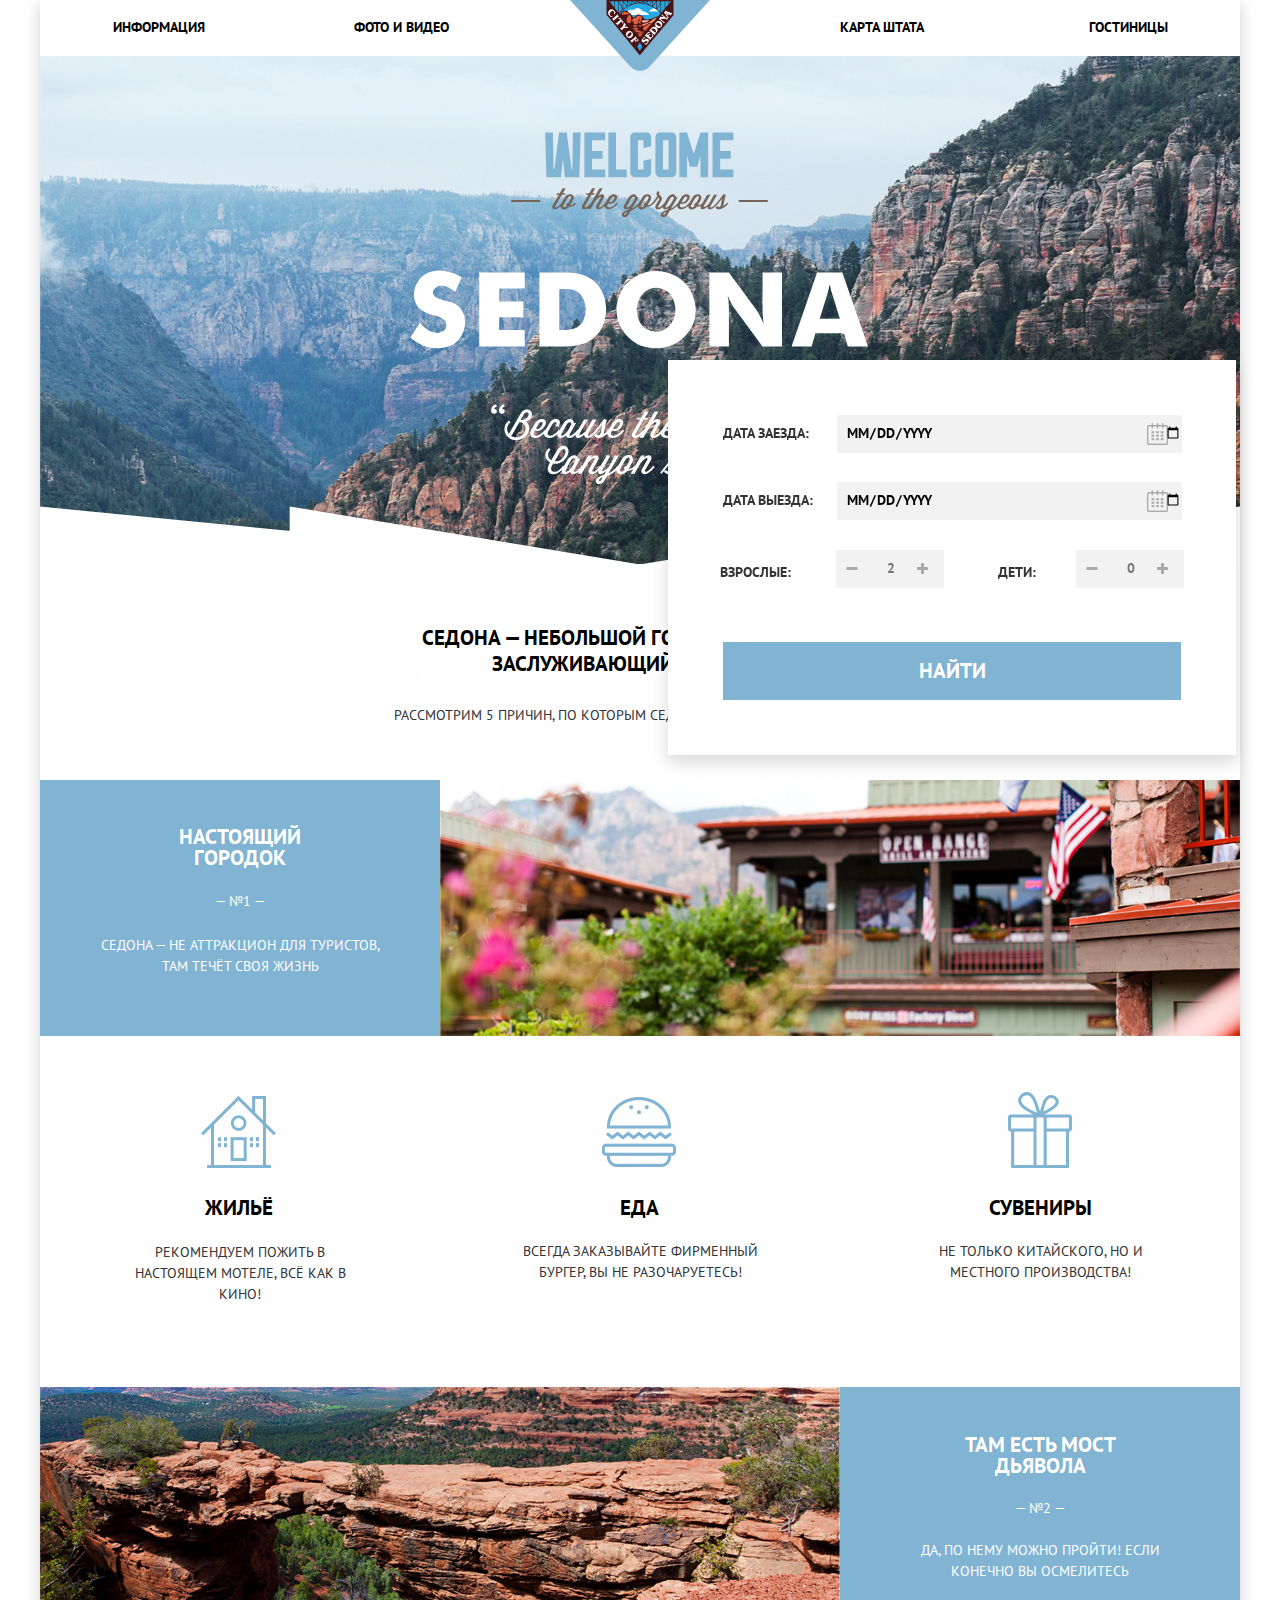
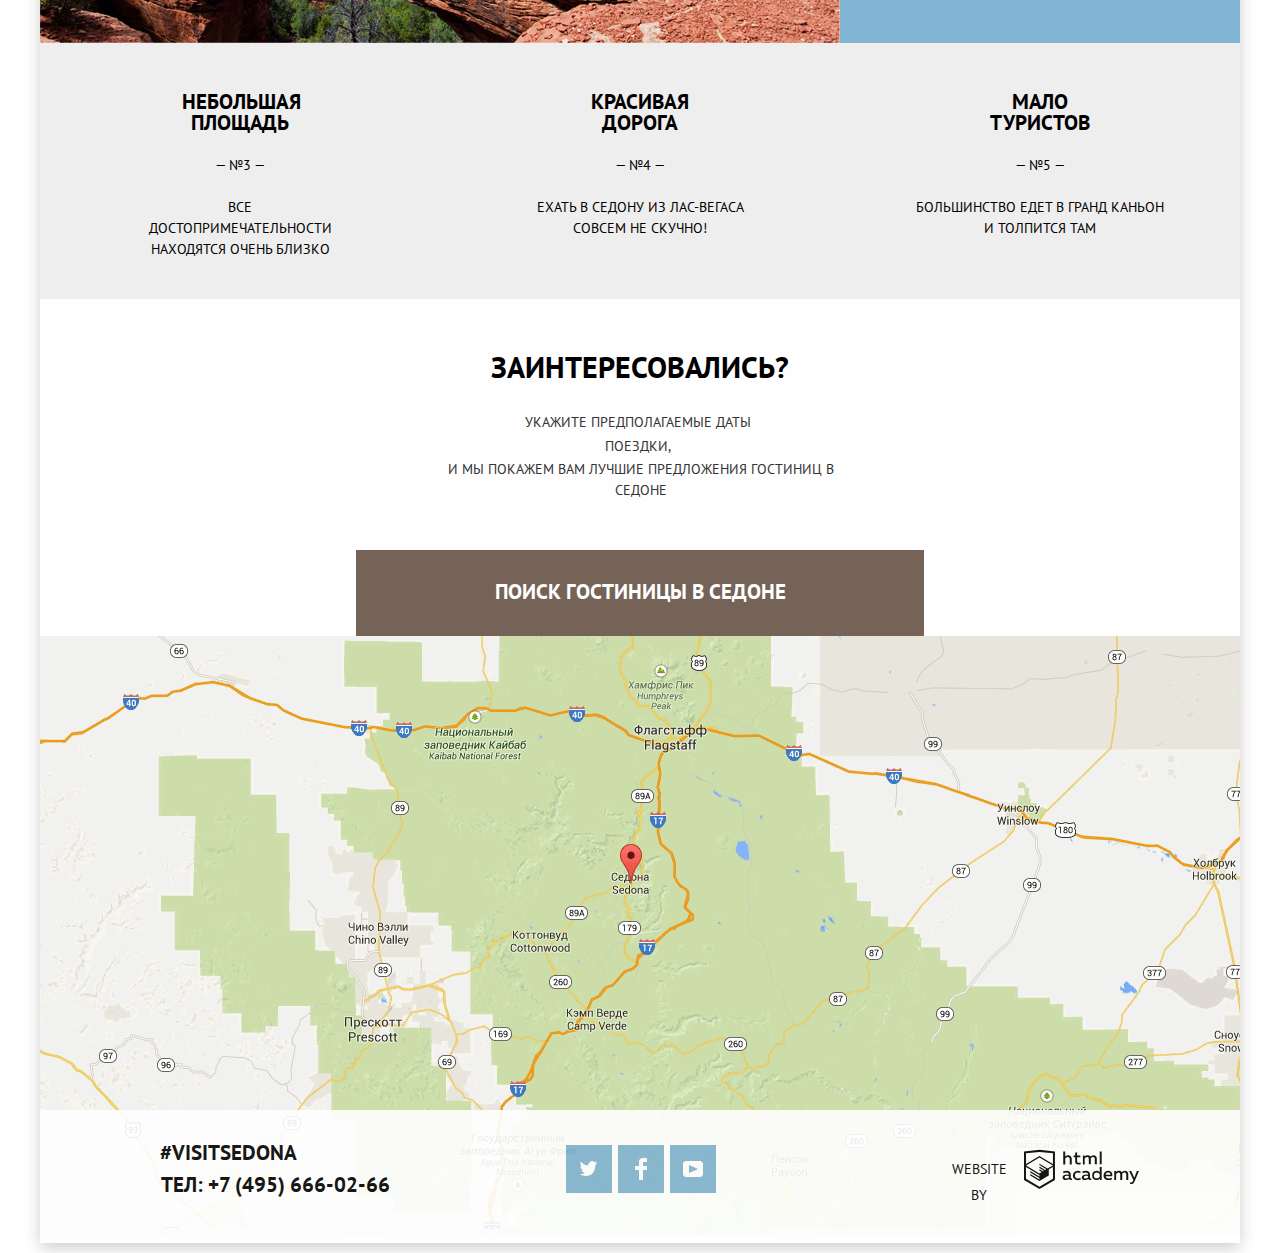
==== commit fa40ee90: "правки" ====
--- a/index.html
+++ b/index.html
@@ -6,7 +6,7 @@
   <title>Седона</title>
   <link href="https://fonts.googleapis.com/css?family=PT+Sans:400,700&display=swap&subset=cyrillic" rel="stylesheet">
   <link rel="stylesheet" href="css/normalize.css">
-  <link href="css/style.css" rel="stylesheet">
+  <link href="css/style-min.css" rel="stylesheet">
 </head>
 
 <body>
@@ -94,7 +94,7 @@
       <section class="if-interested">
         <h3 class="if-interested-header">Заинтересовались?</h3>
         <p class="if-interested-dates">Укажите предполагаемые даты поездки,</p>
-        <p class="if-interested-dates-second">и мы покажем вам лучшие предложения гостиниц в седоне</p> <a href="#" class="sedona-search">Поиск гостиницы в Седоне</a>
+        <p class="if-interested-dates-second">и мы покажем вам лучшие предложения гостиниц в седоне</p> <a href="#" class="sedona-search" onclick="myFunction()">Поиск гостиницы в Седоне</a>
       </section>
       <section class="modal-map">
         <h2 class="visually-hidden">Как до нас добраться</h2>
@@ -157,14 +157,13 @@
         </div>
         <div class="amount-of-children">
           <label for="amount-of-children" class="children">Дети:</label>
-          <button type="button" class="kids-minus"></button>
+          <button type="button" class="quantity-arrow-minus kids-minus"></button>
           <input type="number" name="amount-of-children" id="amount-of-children" min="1" max="100" step="1" class="search-fields count" placeholder="0" required>
-          <button type="button" class="kids-plus"></button>
+          <button type="button" class="quantity-arrow-plus kids-plus"></button>
         </div>
       </div>
       <button class="form-search" type="submit">Найти</button>
     </form>
-    <button class="modal-close" type="button">Закрыть</button>
   </section>
   <script src="js/script-min.js"></script>
 </body>
--- a/css/style-min.css
+++ b/css/style-min.css
@@ -0,0 +1 @@
+body,html{margin:0;padding:0;font-family:"PT Sans",Arial,sans-serif;font-size:14px;line-height:21px;font-weight:400;color:#333;text-transform:uppercase;min-width:1200px;background-color:#fff}a{text-decoration:none}img{max-width:100%;height:auto}.visually-hidden{position:absolute;width:1px;height:1px;margin:-1px;border:0;padding:0;clip:rect(0 0 0 0);overflow:hidden}.container{width:1200px;height:auto;margin:0 auto;margin-bottom:10px;box-shadow:0 5px 15px 0 rgba(0,1,1,.2);background-color:#fefefe}.main-header-logo{display:block;width:140px;height:71px;position:absolute;margin-left:530px;z-index:1}.form-search{width:458px;height:58px;font-size:21px;line-height:26px;font-weight:700;text-align:center;color:#fff;text-transform:uppercase;background-color:#81b3d2;border:none;margin-top:54px;margin-left:55px;margin-right:55px;margin-bottom:55px}.form-search:focus,.form-search:hover{background-color:#669ec0}.form-search:active{color:rgba(255,255,255,.3);background-color:#5496bd}.main-navigation{display:flex;position:absolute;background-color:#fff}.site-navigation{display:flex;flex-wrap:wrap;line-height:26px;margin:0;padding:0;text-indent:0;list-style:none;background-color:transparent;width:1200px;position:relative}.site-navigation a{display:block;color:#000;vertical-align:middle;background-color:#fff}.menu-section{font-size:14px;text-align:center;line-height:26px;font-weight:700;margin-bottom:8px}.info{width:93px;height:12px;padding:14px 74px 22px 72px}.menu-section a:hover{color:#81b3d2}.menu-section a:active{color:rgba(0,0,0,.3)}.photo{width:99px;height:12px;padding:14px 67px 22px 73px}.map-state{width:91px;height:10px;padding:14px 72px 22px 76px;margin-left:242px}.hotels{width:79px;height:12px;padding:14px 72px 22px 88px;margin-left:2px}.welcome-pic{width:1200px;height:564px;background-image:url(../img/polygon.png),url(../img/bg.jpg);background-position:-1px 506px,top center;background-repeat:no-repeat no-repeat;background-color:#cacaca}.welcome-pic img{width:459px;height:353px;padding:132px 371px 22px 370px}.main-footer a{color:#000}.reasons-header{display:block;width:489px;font-style:normal;font-weight:400;font-size:14px;line-height:26px;text-align:center;margin:0 350px 52px 354px}.footer-contacts,.header-one{text-align:center;font-size:21px;line-height:26px;color:#000}.header-one{width:440px;min-height:48px;margin:0 auto;margin-top:61px;margin-bottom:25px;background-color:#fff}.sedona-header{display:flex;flex-direction:column-reverse}.advantage-header{font-size:21px;color:#fff;text-align:center}.advantage-number{width:52px}.number-one{width:122px;margin-top:46px;margin-bottom:23px;margin-left:auto;margin-right:auto}.number-two{width:151px;margin-top:47px;margin-bottom:22px;margin-left:auto;margin-right:auto}.advantages{color:#fff;display:flex;min-height:256px}.advantage-image{width:800px;height:256px;background-color:#cacaca}.recommendations-list{display:flex;justify-content:space-between;margin-left:73px;margin-right:63px;text-align:center;position:relative}.advantage-text{width:280px;margin-top:23px;margin-left:auto;margin-right:auto}.text-two{width:304px;margin-top:21px;margin-left:48px;margin-right:49px}.recommendation-name{font-size:21px;color:#000;line-height:21px;font-weight:700}.one>.recommendation-name{margin-top:161px;margin-left:91px;margin-right:93px;text-align:center}.one::before{content:url(../img/icon-1.svg);position:absolute;left:88px;margin-top:60px;width:75px;height:72px}.recommendations-explanation-one{width:254px;margin-top:24px;text-align:center;margin-bottom:80px}.two>.recommendation-name{margin-bottom:23px;margin-top:161px;margin-left:24px;margin-right:16px;text-align:center}.two::before{content:url(../img/icon-3.svg);position:absolute;left:489px;margin-top:61px;width:74px;height:70px}.recommendations-explanation-two{width:285px;margin-left:10px;text-align:center;margin-bottom:80px}.three>.recommendation-name{margin-bottom:23px;margin-top:161px;text-align:center}.three::before{content:url(../img/icon-2.svg);position:absolute;left:895px;margin-top:56px;width:64px;height:76px}.recommendations-explanation-three{width:273px;text-align:center;margin-bottom:80px}.infrastructure,.social-media,.type-of-housing{list-style-type:none}.range-line{color:#fff}.results{width:117px;color:#000;font-size:14px;line-height:26px;text-align:left;margin-top:12px;margin-left:70px}.list-menu{display:flex;justify-content:space-between;margin-top:32px;list-style:none}.list-menu a{color:#000;font-size:12px;line-height:18px;color:rgba(0,0,0,.3);margin-right:34px;border-bottom:1px dotted #81b3d2}.list-menu a:hover{color:#81b3d2;border-bottom:1px dotted #81b3d2}.sorting-name{font-size:12px;line-height:18px;margin-top:34px;margin-left:-381px}.list-menu a:active{color:#000;list-style:none;border-bottom:none}.place-name{margin-top:25px;margin-bottom:2px}.place-name a{font-size:21px;line-height:26px;color:#000;font-weight:700;text-align:left}.place-name a:focus,.place-name a:hover{color:#81b3d2}.place-name a:active{color:rgba(0,0,0,.3)}.catalog-item{display:flex;justify-content:space-between;margin-right:0;margin-left:0;margin-top:11px;border-top:1px solid #cacaca;margin-bottom:-16px}.rating{margin-right:70px}.content-alignment{display:flex;justify-content:space-between}.place-info{margin-left:30px}.place-price,.place-type{display:flex;flex-direction:column}.place-wrap{display:flex;justify-content:space-between}.booking-button,.more-details-button{margin-top:18px;margin-right:6px}.more-details-button{width:76px;height:15px;font-size:14px;background-color:#81b3d2;color:#fff;padding:3px 17px 9px 17px;text-align:center;margin:0;margin-right:6px;margin-top:7px;font-weight:700}.more-details-button:focus,.more-details-button:hover{background-color:#669ec0}.more-details-button:active{background-color:#669ec0;color:rgba(255,255,255,.3)}.booking-button{display:block;color:#fff;background-color:#766357;width:142px;height:24px;font-size:14px;padding-top:3px;text-align:center;margin-top:7px;font-weight:700}.booking-button:focus,.booking-button:hover{background-color:#604e43}.booking-button:active{background-color:#604e43;color:rgba(255,255,255,.3)}.content-decor{color:#333;margin-top:5px;margin-bottom:7px;padding:0}.rating-decor{display:block;color:#666;background-color:#f2f2f2;width:110px;height:25px;text-align:center;margin-left:0;padding-left:4px;padding-top:4px}.social-button{display:block;width:46px;height:48px;background-color:#81b3d2;text-align:center}.social-media{display:flex;flex-direction:row;justify-content:space-between}.advantage-description{width:400px;background-color:#81b3d2;text-align:center}.stage-2{flex-direction:row-reverse;margin-top:2px}.stage-3{width:1200px;background-color:#eee;color:#000}.number-three{width:117px;margin-top:48px;margin-bottom:22px;margin-left:auto;margin-right:auto}.number-3{width:208px;margin-top:21px}.number-four{width:100px;margin-top:48px;margin-bottom:22px;margin-left:auto;margin-right:auto}.number-4{width:262px;margin-top:21px}.number-five{width:100px;margin-top:48px;margin-bottom:22px;margin-left:auto;margin-right:auto}.number-5{width:249px;margin-top:21px}.sedona-search{display:block;background-color:#766357;width:568px;font-size:21px;font-weight:700;line-height:26px;white-space:nowrap;min-height:57px;text-align:center;padding-top:29px;margin-left:-67px;color:#fff}.sedona-search:focus,.sedona-search:hover{background-color:#604e43}.sedona-search:active{color:rgba(255,255,255,.3);background-color:#503e33}.search-fields{background-color:#f2f2f2;min-height:38px;font-size:14px;font-weight:700}.search-fields:hover{background-color:#ebebeb}.search-fields:focus{background-color:#fff}.if-interested{display:block;text-align:center;width:434px;margin-left:383px;margin-top:50px}.if-interested-header{font-size:30px;color:#000;line-height:36px;font-weight:700;text-align:center}.if-interested-dates{width:295px;margin-top:-5px;margin-left:67px;line-height:24px;text-align:center}.if-interested-dates-second{display:block;margin-top:-13px;width:435px;margin-bottom:49px}@keyframes bounce{0%{transform:translateY(-2000px)}70%{transform:translateY(30px)}90%{transform:translateY(-10px)}100%{transform:translateY(0)}}@keyframes shake{0%,100%{transform:translateX(0)}10%,30%,50%,70%,90%{transform:translateX(-10px)}20%,40%,60%,80%{transform:translateX(10px)}}.modal{position:fixed;box-shadow:0 7px 15px 0 rgba(0,1,1,.15);background-color:#fff;flex-wrap:wrap;font-size:14px;line-height:26px}.modal-search{top:360px;left:352px;width:568px;min-height:395px;margin:0 316px 78px 316px}.hotels-search input:focus{box-shadow:inset 0 0 0 2px #e5e5e5}.modal-show{display:block;animation:bounce .6s}.modal-error{animation:shake .6s}.date-in{display:flex;height:38px;padding-top:55px}.date-out{display:flex;height:38px;padding-top:29px}.search-fields{box-sizing:border-box;width:345px;padding-left:9px;padding-top:9px;padding-bottom:11px;margin-left:19px;font:inherit;font-weight:700;color:#000;text-transform:uppercase;background-color:#f2f2f2;border:none}.calendar{background-image:url(../img/calendar-1.svg);background-position:310px center;background-repeat:no-repeat}.calendar:hover{background-image:url(../img/calendar.svg)}.calendar:active{background-image:url(../img/calendar-2.svg)}.count{box-sizing:border-box;width:38px;height:38px;font:inherit;color:#000;text-transform:uppercase;background-color:#f2f2f2;border:none;font-weight:700;text-align:center}.count-field{display:flex;flex-direction:row;justify-content:space-around}.date-space{width:95px;font-weight:700;margin-top:5px;margin-left:55px}.amount-of-adult{display:flex;margin-top:30px}.adult{margin-left:25px;margin-right:20px;padding-top:9px;font-weight:700}.amount-of-children{display:flex;margin-top:30px}.children{margin-top:9px;font-weight:700;margin-right:15px}input[type=number]::-webkit-inner-spin-button,input[type=number]::-webkit-outer-spin-button{-webkit-appearance:none;-moz-appearance:none;appearance:none;margin:0}input[type=number]{-moz-appearance:textfield}.quantity-arrow-minus{width:38px;height:38px;margin-right:-25px;margin-left:25px;background-color:#f2f2f2;position:relative;border:none}.quantity-arrow-minus::before{content:url(../img/minus-1.svg);position:absolute;top:7px;left:10px}.quantity-arrow-minus:hover::before{content:url(../img/minus-2.svg);background-color:#f2f2f2}.quantity-arrow-minus:active::before{content:url(../img/minus-3.svg);background-color:#f2f2f2}.kids-minus::before{content:url(../img/minus-1.svg);position:absolute;top:7px;left:10px}.kids-minus:hover::before{content:url(../img/minus-2.svg);background-color:#f2f2f2}.kids-minus:active::before{content:url(../img/minus-3.svg);background-color:#f2f2f2}.quantity-arrow-plus{width:38px;height:38px;background-color:#f2f2f2;text-align:center;position:relative;border:none}.kids-plus{margin-right:25px}.kids-plus::after{content:url(../img/plus-1.svg);position:absolute;top:11px;left:11px}.kids-plus:hover::after{content:url(../img/plus-2.svg);background-color:#f2f2f2}.kids-plus:active::after{content:url(../img/plus-3.svg);background-color:#f2f2f2}.quantity-arrow-plus::after{content:url(../img/plus-1.svg);position:absolute;top:11px;left:11px}.quantity-arrow-plus:hover::after{content:url(../img/plus-2.svg);background-color:#f2f2f2}.quantity-arrow-plus:active::after{content:url(../img/plus-3.svg);background-color:#f2f2f2}.modal-map{top:2165px;z-index:1;background-image:url(../img/map.png);background-color:#cacaca;margin:0}.iframe{border:none}a.buy{color:#81b3d2;border-color:transparent}a>.down path{fill:#81b3d2}.filters,.filters-block{display:flex;justify-content:space-between;flex-direction:row;margin:0}.filters{background-color:#cacaca;background-image:url(../img/filter-background.jpg);background-position:top center;background-repeat:no-repeat}.filters-block{margin-top:80px;margin-bottom:-5px}.filters-block fieldset{border:none}.filter-input-checkbox label:checked,.filter-input-checkbox label:focus,.filter-input-checkbox label:hover{color:#fff}.filter-input-checkbox:disabled{color:#6a6a6a}.filter-header-housing,.filter-header-infrastructure{font-size:16px;line-height:21px;color:#fff;font-weight:700}.filter-header-infrastructure{margin-left:59px}.filter-header-housing{margin-left:95px}.filter-input{position:absolute;-webkit-appearance:none;-moz-appearance:none;appearance:none}.check-box{display:block;position:absolute;margin-left:-38px;width:24px;height:23px;background-image:url(../img/checkbox-off.svg);margin-bottom:5px;margin-top:-1px}.check{display:block;padding-left:57px;color:#fff;padding-top:8px}.check:hover{color:#cacaca}.check-wifi{display:block;padding-left:57px;padding-top:4px;color:#fff}.check-wifi:hover{color:#cacaca}.wifi{margin-top:0}.option{margin-left:-42px;margin-top:-2px}.check-housing{display:block;padding-left:69px;color:#fff;padding-top:7px}.check-housing:hover{color:#cacaca}.filter-input:checked+.check-box{background-image:url(../img/checkbox-on.svg)}.type-of-housing{margin-top:12px;margin-left:27px}.type-of-housing li:first-child{margin-top:15px}.filter-option{margin-bottom:20px}.filter-input:disabled+.check-box{background-image:url(../img/checkbox-off-3.svg)}.filter-input:checked:disabled+.check-box{background-image:url(../img/checkbox-on-2.svg)}.sorting-menu{display:flex;justify-content:space-between}.price:active{color:#81b3d2;border:none}.sorting-block{display:flex;justify-content:space-between}.sorting-de-ascending ul{list-style:none}.sorting-de-ascending{margin-top:19px}.sorting-icon{display:flex;justify-content:space-between;margin-right:60px}.sorting-icon li{padding-right:12px}.arrow-up path{fill:#cacaca}.arrow-up:hover path{fill:#000}.arrow-up:active path{fill:#81b3d2}.courses-logo:hover path{fill:#81b3d2}.courses-logo:active path{fill:#bdbbbc}.star{background-color:#fff;background-image:url(../img/star.svg);background-position:top right;background-repeat:repeat;width:18px;height:17px;margin-bottom:48px;margin-left:auto;margin-right:3px;margin-top:29px}.first{width:73px}.second{width:55px}.third{width:36px}.footer{display:flex;justify-content:space-between}.footer-contacts{display:flex;flex-direction:column;font-size:21px;line-height:26px;font-weight:700}.main-footer{position:relative;background-color:#fff;margin-top:-125px}.index-footer{opacity:.9}.catalog-footer{position:relative;background-color:#fff;border-top:1px solid #cacaca}.footer-catalog{margin-top:-10px}.social-media ul{display:flex;justify-content:space-between;flex-wrap:wrap;width:144px;list-style:none}.social-media-catalog{margin-top:28px;margin-left:70px}.social-button{display:flex;justify-content:center;width:46px;height:48px;background-color:#81b3d2;margin:3px;margin-top:36px;margin-bottom:36px}.social-button:focus,.social-button:hover{background-color:#669ec0}.social-button:active{background-color:#5496bd}.social-button img:active{opacity:.3}.footer-copyright{display:flex;line-height:26px;color:#000}.footer-copyright-catalog{margin-top:10px}.twitter{margin-top:21px;margin-left:-53px}.twitter img{height:15px;padding-top:16px}.facebook{margin-left:-1px;margin-top:21px}.facebook img{height:22px;padding-top:13px}.youtube{margin-top:21px}.youtube img{height:16px;padding-top:16px}.hashtag{width:136px;height:16px;margin-left:120px;padding-top:30px;padding-bottom:16px}.hashtag-catalog{width:136px;height:16px;margin-left:130px;padding-top:41px;padding-bottom:16px;color:#000}.phone{width:223px;height:20px;margin-left:121px;padding-bottom:32px;white-space:nowrap;margin-right:84px}.phone-catalog{width:223px;height:20px;margin-left:130px;padding-bottom:32px;white-space:nowrap;color:#000}.phone-catalog a{color:#000}.courses-logo{width:115px;height:41px;padding-top:39px;padding-bottom:40px;margin-left:8px;margin-right:101px}.website-by{width:74px;height:11px;margin-left:113px;margin-top:31px;padding-top:15px;padding-bottom:15px;text-align:center}.place-pic img{width:135px;height:90px;margin-top:30px;margin-bottom:30px;margin-left:72px}.filter-range{width:316px;margin-top:83px;margin-right:74px;color:#fff;text-transform:uppercase}.filter-range-title{margin-bottom:9px;font-weight:600;font-size:16px;line-height:21px}.price-controls{position:relative;height:32px;margin-bottom:20px;font-size:0;border:2px solid #fff;border-radius:2px}.price-controls::after{content:"";position:absolute;top:50%;left:50%;width:2px;height:22px;background:#fff;transform:translate(-50%,-50%)}.price-controls label{display:inline-block;font-size:14px;line-height:38px;vertical-align:top;cursor:pointer}.price-controls .max-price,.price-controls .min-price{width:90px;padding-left:60px;margin-top:-2px}.price-controls input{width:50px;min-height:32px;margin:0;color:inherit;font:inherit;background:0 0;border:none}.range-controls{position:relative;margin-bottom:32px}.range-controls .scale{height:2px;background:rgba(255,255,255,.3)}.range-controls .bar{width:80%;height:2px;background:#fff}.range-toggle{position:absolute;top:-9px;width:4px;height:4px;background:#ababab;border:8px solid #fff;border-radius:50%;box-shadow:0 2px 1px 0 rgba(0,1,1,.2);cursor:pointer}.range-toggle:hover{width:6px;height:6px;border-radius:50%;background:#1c4f80}.range-toggle-min{left:0}.range-toggle-max{left:80%}.btn-transparent{display:block;margin:0 auto;padding:6px 35px;font-size:14px;line-height:20px;color:#fff;text-transform:uppercase;background:0 0;border:2px solid #fff;border-radius:2px;cursor:pointer;margin-left:85px;margin-bottom:35px}.btn-transparent:hover{color:#000;background:#fff}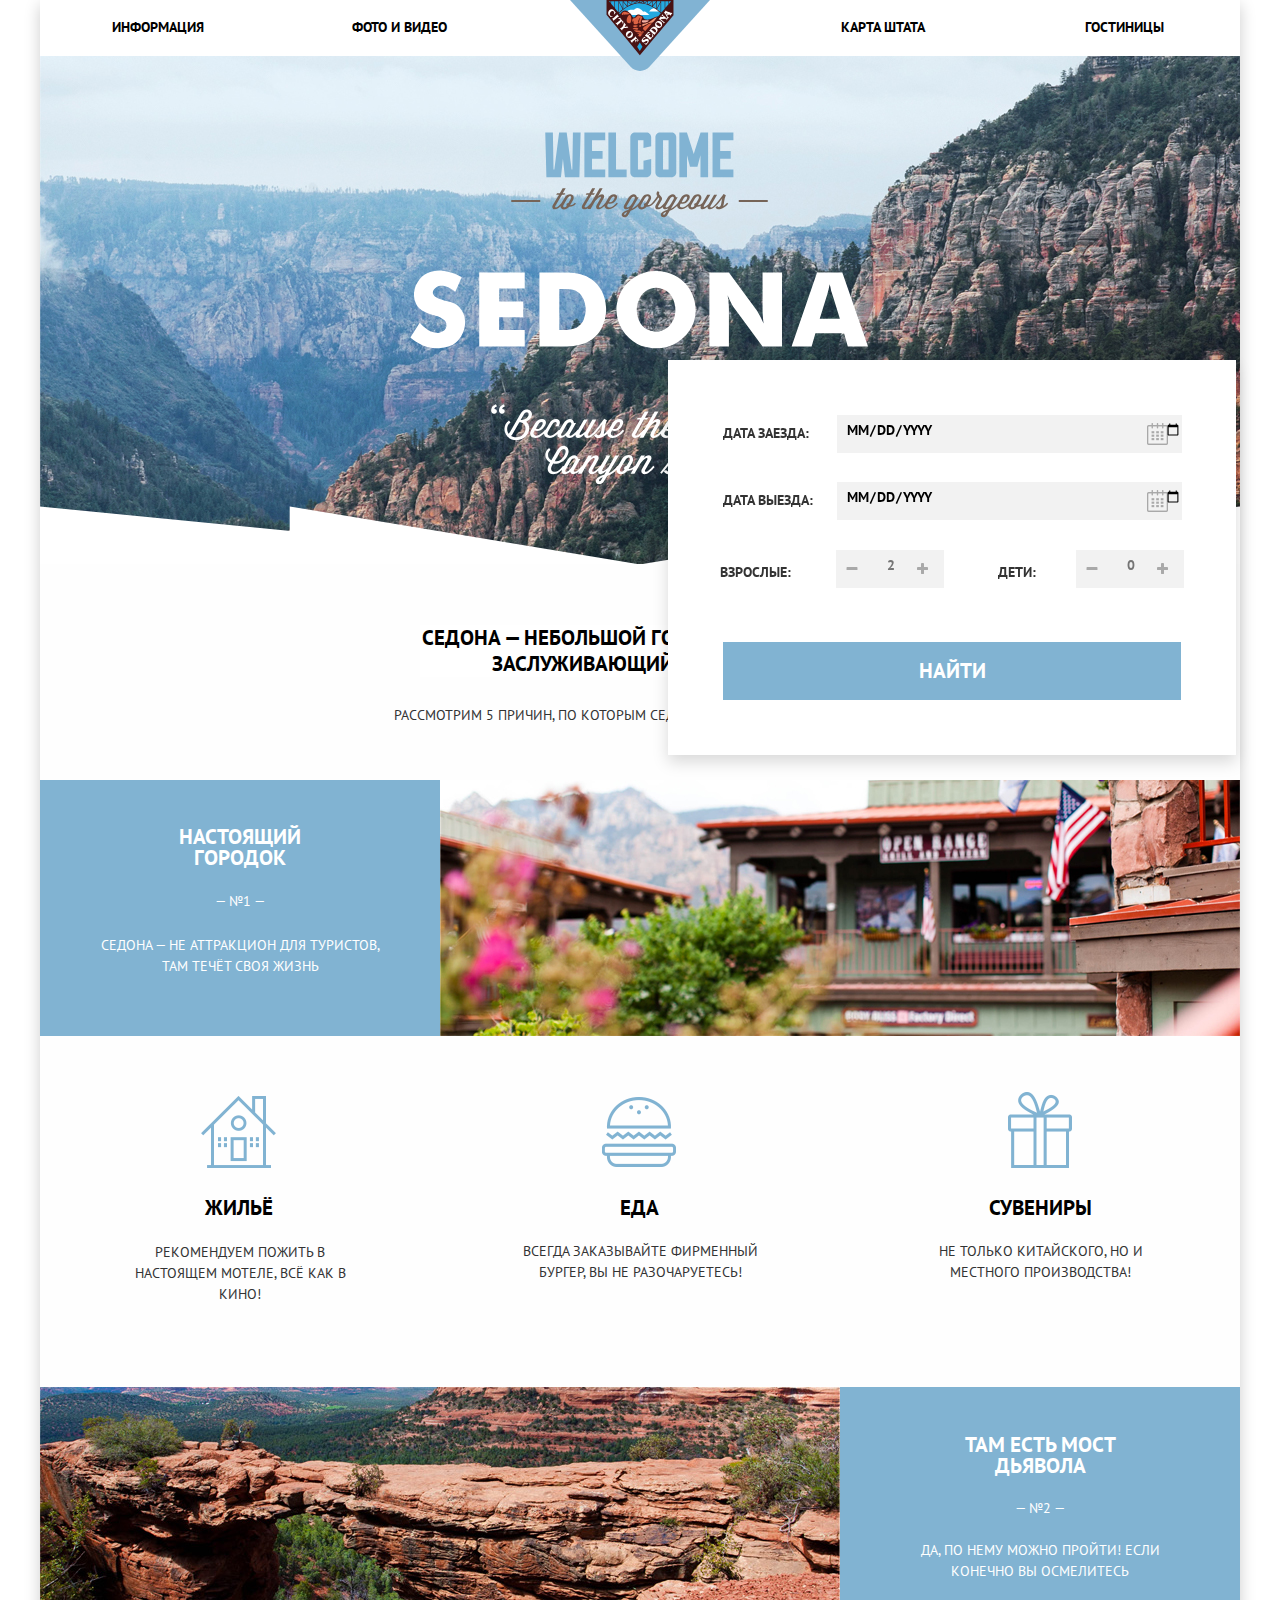
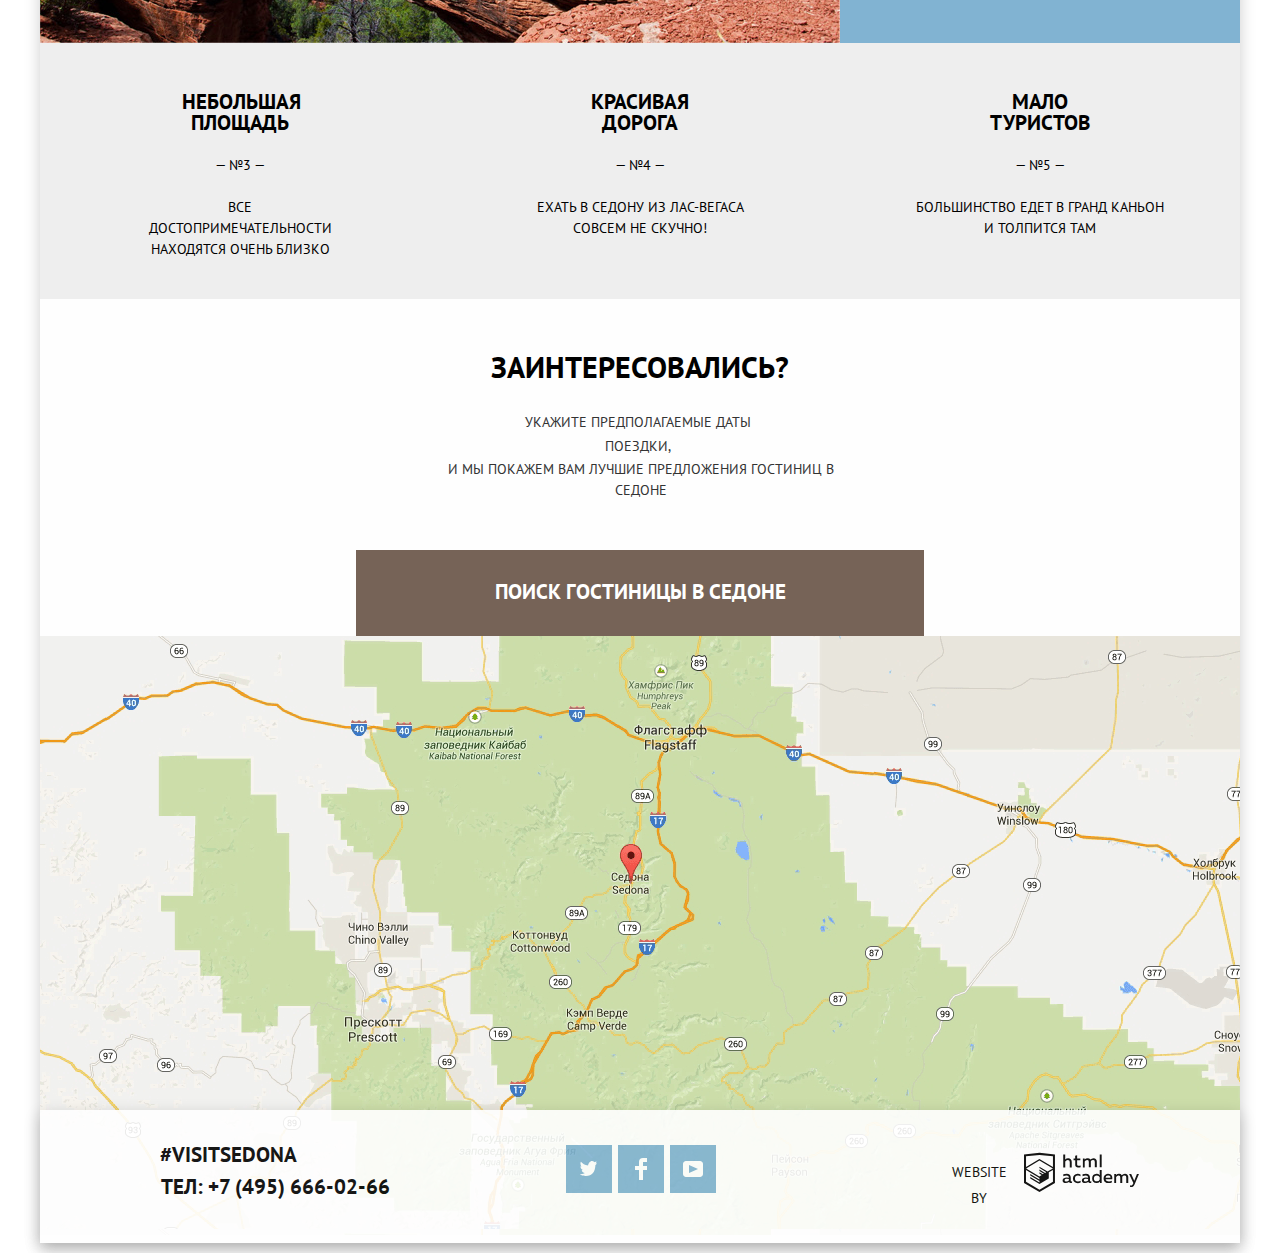
==== commit f5ee3a90: "правки" ====
--- a/index.html
+++ b/index.html
@@ -6,7 +6,7 @@
   <title>Седона</title>
   <link href="https://fonts.googleapis.com/css?family=PT+Sans:400,700&display=swap&subset=cyrillic" rel="stylesheet">
   <link rel="stylesheet" href="css/normalize.css">
-  <link href="css/style-min.css" rel="stylesheet">
+  <link href="css/style.css" rel="stylesheet">
 </head>
 
 <body>
--- a/css/style.css
+++ b/css/style.css
@@ -0,0 +1,1237 @@
+html,
+body {
+	margin: 0;
+	padding: 0;
+	font-family: "PT Sans", "Arial", sans-serif;
+	font-size: 14px;
+	line-height: 21px;
+	font-weight: 400;
+	color: #333333;
+	text-transform: uppercase;
+	min-width: 1200px;
+	background-color: #ffffff;
+}
+a {
+	text-decoration: none;
+}
+img {
+	max-width: 100%;
+	height: auto;
+}
+.visually-hidden {
+	position: absolute;
+	width: 1px;
+	height: 1px;
+	margin: -1px;
+	border: 0;
+	padding: 0;
+	clip: rect(0 0 0 0);
+	overflow: hidden;
+}
+.container {
+	width: 1200px;
+	height: auto;
+	margin: 0 auto;
+	margin-bottom: 10px;
+	box-shadow: 0px 5px 15px 0 rgba(0, 1, 1, 0.2);
+	background-color: #fefefe;
+}
+.main-header-logo {
+	display: block;
+	width: 140px;
+	height: 71px;
+	position: absolute;
+	margin-left: 530px;
+	z-index: 1;
+}
+.main-navigation {
+	display: flex;
+	position: absolute;
+	background-color: #ffffff;
+}
+.site-navigation {
+	display: flex;
+	flex-wrap: wrap;
+	line-height: 26px;
+	margin: 0;
+	padding: 0;
+	text-indent: 0;
+	list-style: none;
+	background-color: transparent;
+	width: 1200px;
+	position: relative;
+}
+.site-navigation a {
+	display: block;
+	color: #000000;
+	vertical-align: middle;
+	background-color: #ffffff;
+}
+.menu-section {
+	width: 239px;
+	font-size: 14px;
+	text-align: center;
+	line-height: 26px;
+	font-weight: bold;
+	margin-bottom: 8px;
+}
+.info {
+	width: 93px;
+	height: 12px;
+	text-align: left;
+	padding: 14px 74px 22px 72px;
+}
+.menu-section a:hover {
+	color: #81b3d2;
+}
+.menu-section a:active {
+	color: rgba(0, 0, 0, 0.3);
+}
+.photo {
+	width: 99px;
+	height: 12px;
+	padding: 14px 67px 22px 73px;
+	text-align: left;
+}
+.map-state {
+	width: 91px;
+	height: 10px;
+	padding: 14px 72px 22px 76px;
+	margin-left: 240px;
+	text-align: right;
+}
+.hotels {
+	width: 79px;
+	height: 12px;
+	padding: 14px 72px 22px 88px;
+	text-align: right;
+}
+.welcome-pic {
+	width: 1200px;
+	height: 564px;
+	background-image: url("../img/polygon.png"), url("../img/bg.jpg");
+	background-position: -1px 506px, top center;
+	background-repeat: no-repeat no-repeat;
+	background-color: #cacaca;
+}
+.welcome-pic img {
+	width: 459px;
+	height: 353px;
+	padding: 132px 371px 22px 370px;
+}
+.reasons-header {
+	display: block;
+	width: 489px;
+	font-style: normal;
+	font-weight: 400;
+	font-size: 14px;
+	line-height: 26px;
+	text-align: center;
+	margin: 0px 350px 52px 354px;
+}
+.header-one {
+	width: 440px;
+	min-height: 48px;
+	text-align: center;
+	font-size: 21px;
+	line-height: 26px;
+	color: #000000;
+	margin: 0 auto;
+	margin-top: 61px;
+	margin-bottom: 25px;
+	background-color: #ffffff;
+}
+.sedona-header {
+	display: flex;
+	flex-direction: column-reverse;
+}
+.advantage-header {
+	font-size: 21px;
+	color: #ffffff;
+	text-align: center;
+}
+.advantage-number {
+	width: 52px;
+}
+.advantage-description {
+	width: 400px;
+	background-color: #81b3d2;
+	text-align: center;
+}
+.number-one {
+	width: 122px;
+	margin-top: 46px;
+	margin-bottom: 23px;
+	margin-left: auto;
+	margin-right: auto;
+}
+.number-two {
+	width: 151px;
+	margin-top: 47px;
+	margin-bottom: 22px;
+	margin-left: auto;
+	margin-right: auto;
+}
+.advantages {
+	color: #ffffff;
+	display: flex;
+	min-height: 256px;
+}
+.advantage-image {
+	width: 800px;
+	height: 256px;
+	background-color: #cacaca;
+}
+.advantage-text {
+	width: 280px;
+	margin-top: 23px;
+	margin-left: auto;
+	margin-right: auto;
+}
+.text-two {
+	width: 304px;
+	margin-top: 21px;
+	margin-left: 48px;
+	margin-right: 49px;
+}
+.recommendations-list {
+	display: flex;
+	justify-content: space-between;
+	margin-left: 73px;
+	margin-right: 63px;
+	text-align: center;
+	position: relative;
+}
+.recommendation-name {
+	font-size: 21px;
+	color: #000000;
+	line-height: 21px;
+	font-weight: bold;
+}
+.one>.recommendation-name {
+	margin-top: 161px;
+	margin-left: 91px;
+	margin-right: 93px;
+	text-align: center;
+}
+.one::before {
+	content: url(../img/icon-1.svg);
+	position: absolute;
+	left: 88px;
+	margin-top: 60px;
+	width: 75px;
+	height: 72px;
+}
+.recommendations-explanation-one {
+	width: 254px;
+	margin-top: 24px;
+	text-align: center;
+	margin-bottom: 80px;
+}
+.two>.recommendation-name {
+	margin-bottom: 23px;
+	margin-top: 161px;
+	margin-left: 24px;
+	margin-right: 16px;
+	text-align: center;
+}
+.two::before {
+	content: url(../img/icon-3.svg);
+	position: absolute;
+	left: 489px;
+	margin-top: 61px;
+	width: 74px;
+	height: 70px;
+}
+.recommendations-explanation-two {
+	width: 285px;
+	margin-left: 10px;
+	text-align: center;
+	margin-bottom: 80px;
+}
+.three>.recommendation-name {
+	margin-bottom: 23px;
+	margin-top: 161px;
+	text-align: center;
+}
+.three::before {
+	content: url(../img/icon-2.svg);
+	position: absolute;
+	left: 895px;
+	margin-top: 56px;
+	width: 64px;
+	height: 76px;
+}
+.recommendations-explanation-three {
+	width: 273px;
+	text-align: center;
+	margin-bottom: 80px;
+}
+.social-media,
+.infrastructure,
+.type-of-housing {
+	list-style-type: none;
+}
+.results {
+	width: 117px;
+	color: #000000;
+	font-size: 14px;
+	line-height: 26px;
+	text-align: left;
+	margin-top: 12px;
+	margin-left: 70px;
+}
+.list-menu {
+	display: flex;
+	justify-content: space-between;
+	margin-top: 32px;
+	list-style: none;
+}
+.list-menu a {
+	color: #000000;
+	font-size: 12px;
+	line-height: 18px;
+	color: rgba(0, 0, 0, 0.3);
+	margin-right: 34px;
+	border-bottom: 1px dotted #81b3d2;
+}
+.list-menu a:hover {
+	color: #81b3d2;
+	border-bottom: 1px dotted #81b3d2;
+}
+.list-menu a:active {
+	color: #000000;
+	list-style: none;
+	border-bottom: none;
+}
+.place-name {
+	margin-top: 25px;
+	margin-bottom: 2px;
+}
+.place-name a {
+	font-size: 21px;
+	line-height: 26px;
+	color: #000000;
+	font-weight: bold;
+	text-align: left;
+}
+.place-name a:hover,
+.place-name a:focus {
+	color: #81b3d2;
+}
+.place-name a:active {
+	color: rgba(0, 0, 0, 0.3);
+}
+.catalog-item {
+	display: flex;
+	justify-content: space-between;
+	margin-right: 0px;
+	margin-left: 0px;
+	margin-top: 11px;
+	border-top: 1px solid #cacaca;
+	margin-bottom: -16px;
+}
+.rating {
+	margin-right: 70px;
+}
+.content-alignment {
+	display: flex;
+	justify-content: space-between;
+}
+.place-pic img {
+	width: 135px;
+	height: 90px;
+	margin-top: 30px;
+	margin-bottom: 30px;
+	margin-left: 72px;
+}
+.place-info {
+	margin-left: 30px;
+}
+.place-type,
+.place-price {
+	display: flex;
+	flex-direction: column;
+}
+.place-wrap {
+	display: flex;
+	justify-content: space-between;
+}
+.more-details-button,
+.booking-button {
+	margin-top: 18px;
+	margin-right: 6px;
+}
+.more-details-button {
+	width: 76px;
+	height: 15px;
+	font-size: 14px;
+	background-color: #81b3d2;
+	color: #ffffff;
+	padding: 3px 17px 9px 17px;
+	text-align: center;
+	margin: 0;
+	margin-right: 6px;
+	margin-top: 7px;
+	font-weight: bold;
+}
+.more-details-button:hover,
+.more-details-button:focus {
+	background-color: #669ec0;
+}
+.more-details-button:active {
+	background-color: #669ec0;
+	color: rgba(255, 255, 255, 0.3);
+}
+.booking-button {
+	display: block;
+	color: white;
+	background-color: #766357;
+	width: 142px;
+	height: 24px;
+	font-size: 14px;
+	padding-top: 3px;
+	text-align: center;
+	margin-top: 7px;
+	font-weight: bold;
+}
+.booking-button:hover,
+.booking-button:focus {
+	background-color: #604e43;
+}
+.booking-button:active {
+	background-color: #604e43;
+	color: rgba(255, 255, 255, 0.3);
+}
+.content-decor {
+	color: #333333;
+	margin-top: 5px;
+	margin-bottom: 7px;
+	padding: 0;
+}
+.rating-decor {
+	display: block;
+	color: #666666;
+	background-color: #f2f2f2;
+	width: 110px;
+	height: 25px;
+	text-align: center;
+	margin-left: 0px;
+	padding-left: 4px;
+	padding-top: 4px;
+}
+.social-button {
+	display: block;
+	width: 46px;
+	height: 48px;
+	background-color: #81b3d2;
+	text-align: center;
+}
+.social-media {
+	display: flex;
+	flex-direction: row;
+	justify-content: space-between;
+}
+.stage-2 {
+	flex-direction: row-reverse;
+	margin-top: 2px;
+}
+.stage-3 {
+	width: 1200px;
+	background-color: #eeeeee;
+	color: #000000;
+}
+.number-three {
+	width: 117px;
+	margin-top: 48px;
+	margin-bottom: 22px;
+	margin-left: auto;
+	margin-right: auto;
+}
+.number-3 {
+	width: 208px;
+	margin-top: 21px;
+}
+.number-four {
+	width: 100px;
+	margin-top: 48px;
+	margin-bottom: 22px;
+	margin-left: auto;
+	margin-right: auto;
+}
+.number-4 {
+	width: 262px;
+	margin-top: 21px;
+}
+.number-five {
+	width: 100px;
+	margin-top: 48px;
+	margin-bottom: 22px;
+	margin-left: auto;
+	margin-right: auto;
+}
+.number-5 {
+	width: 249px;
+	margin-top: 21px;
+}
+.sedona-search {
+	display: block;
+	background-color: #766357;
+	width: 568px;
+	font-size: 21px;
+	font-weight: bold;
+	line-height: 26px;
+	white-space: nowrap;
+	min-height: 57px;
+	text-align: center;
+	padding-top: 29px;
+	margin-left: -67px;
+	color: #ffffff;
+}
+.sedona-search:hover,
+.sedona-search:focus {
+	background-color: #604e43;
+}
+.sedona-search:active {
+	color: rgba(255, 255, 255, 0.3);
+	background-color: #503e33;
+}
+.search-fields {
+	background-color: #f2f2f2;
+	min-height: 38px;
+	font-size: 14px;
+	font-weight: bold;
+}
+.search-fields:hover {
+	background-color: #ebebeb;
+}
+.search-fields:focus {
+	background-color: #ffffff;
+}
+.if-interested {
+	display: block;
+	text-align: center;
+	width: 434px;
+	margin-left: 383px;
+	margin-top: 50px;
+}
+.if-interested-header {
+	font-size: 30px;
+	color: #000000;
+	line-height: 36px;
+	font-weight: bold;
+	text-align: center;
+}
+.if-interested-dates {
+	width: 295px;
+	margin-top: -5px;
+	margin-left: 67px;
+	line-height: 24px;
+	text-align: center;
+}
+.if-interested-dates-second {
+	display: block;
+	margin-top: -13px;
+	width: 435px;
+	margin-bottom: 49px;
+}
+@keyframes bounce {
+	0% {
+		transform: translateY(-2000px);
+	}
+	70% {
+		transform: translateY(30px);
+	}
+	90% {
+		transform: translateY(-10px);
+	}
+	100% {
+		transform: translateY(0);
+	}
+}
+@keyframes shake {
+	0%, 100% {
+		transform: translateX(0);
+	}
+	10%,
+	30%,
+	50%,
+	70%,
+	90% {
+		transform: translateX(-10px);
+	}
+	20%,
+	40%,
+	60%,
+	80% {
+		transform: translateX(10px);
+	}
+}
+.modal {
+	position: fixed;
+	box-shadow: 0px 7px 15px 0 rgba(0, 1, 1, 0.15);
+	background-color: #ffffff;
+	flex-wrap: wrap;
+	font-size: 14px;
+	line-height: 26px;
+}
+.modal-search {
+	top: 360px;
+	left: 352px;
+	width: 568px;
+	min-height: 395px;
+	margin: 0px 316px 78px 316px;
+}
+.hotels-search input:focus {
+	box-shadow: inset 0px 0px 0px 2px #e5e5e5;
+}
+.modal-show {
+	display: block;
+	animation: bounce 0.6s;
+}
+.modal-error {
+	animation: shake 0.6s;
+}
+.date-in {
+	display: flex;
+	height: 38px;
+	padding-top: 55px;
+}
+.date-out {
+	display: flex;
+	height: 38px;
+	padding-top: 29px;
+}
+.search-fields {
+	box-sizing: border-box;
+	width: 345px;
+	padding-left: 9px;
+	padding-top: 5px;
+	padding-bottom: 13px;
+	margin-left: 19px;
+	font: inherit;
+	font-weight: bold;
+	color: #000000;
+	text-transform: uppercase;
+	background-color: #f2f2f2;
+	border: none;
+}
+.calendar {
+	background-image: url("../img/calendar-1.svg");
+	background-position: 310px center;
+	background-repeat: no-repeat;
+}
+.calendar:hover {
+	background-image: url("../img/calendar.svg");
+}
+.calendar:active {
+	background-image: url("../img/calendar-2.svg");
+}
+.count {
+	box-sizing: border-box;
+	width: 38px;
+	height: 38px;
+	font: inherit;
+	color: #000000;
+	text-transform: uppercase;
+	background-color: #f2f2f2;
+	border: none;
+	font-weight: bold;
+	text-align: center;
+}
+.count-field {
+	display: flex;
+	flex-direction: row;
+	justify-content: space-around;
+}
+.date-space {
+	width: 95px;
+	font-weight: bold;
+	margin-top: 5px;
+	margin-left: 55px;
+}
+.amount-of-adult {
+	display: flex;
+	margin-top: 30px;
+}
+.adult {
+	margin-left: 25px;
+	margin-right: 20px;
+	padding-top: 9px;
+	font-weight: bold;
+}
+.amount-of-children {
+	display: flex;
+	margin-top: 30px;
+}
+.children {
+	margin-top: 9px;
+	font-weight: bold;
+	margin-right: 15px;
+}
+/* Для Chrome */
+
+input[type=number]::-webkit-inner-spin-button,
+input[type=number]::-webkit-outer-spin-button {
+	-webkit-appearance: none;
+	-moz-appearance: none;
+	appearance: none;
+	margin: 0;
+}
+/* Для Firefox */
+
+input[type=number] {
+	-moz-appearance: textfield;
+}
+.quantity-arrow-minus {
+	width: 38px;
+	height: 38px;
+	margin-right: -25px;
+	margin-left: 25px;
+	background-color: #f2f2f2;
+	position: relative;
+	border: none;
+}
+.quantity-arrow-minus::before {
+	content: url(../img/minus-1.svg);
+	position: absolute;
+	top: 7px;
+	left: 10px;
+}
+.quantity-arrow-minus:hover::before {
+	content: url(../img/minus-2.svg);
+	background-color: #f2f2f2;
+}
+.quantity-arrow-minus:active::before {
+	content: url(../img/minus-3.svg);
+	background-color: #f2f2f2;
+}
+.kids-minus::before {
+	content: url(../img/minus-1.svg);
+	position: absolute;
+	top: 7px;
+	left: 10px;
+}
+.kids-minus:hover::before {
+	content: url(../img/minus-2.svg);
+	background-color: #f2f2f2;
+}
+.kids-minus:active::before {
+	content: url(../img/minus-3.svg);
+	background-color: #f2f2f2;
+}
+.quantity-arrow-plus {
+	width: 38px;
+	height: 38px;
+	background-color: #f2f2f2;
+	text-align: center;
+	position: relative;
+	border: none;
+}
+.kids-plus {
+	margin-right: 25px;
+}
+.kids-plus::after {
+	content: url(../img/plus-1.svg);
+	position: absolute;
+	top: 11px;
+	left: 11px;
+}
+.kids-plus:hover::after {
+	content: url(../img/plus-2.svg);
+	background-color: #f2f2f2;
+}
+.kids-plus:active::after {
+	content: url(../img/plus-3.svg);
+	background-color: #f2f2f2;
+}
+.quantity-arrow-plus::after {
+	content: url(../img/plus-1.svg);
+	position: absolute;
+	top: 11px;
+	left: 11px;
+}
+.quantity-arrow-plus:hover::after {
+	content: url(../img/plus-2.svg);
+	background-color: #f2f2f2;
+}
+.quantity-arrow-plus:active::after {
+	content: url(../img/plus-3.svg);
+	background-color: #f2f2f2;
+}
+.modal-map {
+	top: 2165px;
+	z-index: 1;
+	background-image: url(../img/map.png);
+	background-color: #cacaca;
+	margin: 0;
+}
+.iframe {
+	border: none;
+}
+a.buy {
+	color: #81b3d2;
+	border-color: transparent;
+}
+a>.down path {
+	fill: #81b3d2;
+}
+.filters,
+.filters-block {
+	display: flex;
+	justify-content: space-between;
+	flex-direction: row;
+	margin: 0px;
+}
+.filters {
+	background-color: #cacaca;
+	background-image: url("../img/filter-background.jpg");
+	background-position: top center;
+	background-repeat: no-repeat;
+}
+.filters-block {
+	margin-top: 80px;
+	margin-bottom: -5px;
+}
+.filters-block fieldset {
+	border: none;
+}
+.filter-input-checkbox label:checked,
+.filter-input-checkbox label:focus,
+.filter-input-checkbox label:hover {
+	color: #ffffff;
+}
+.filter-input-checkbox:disabled {
+	color: #6a6a6a;
+}
+.filter-header-infrastructure,
+.filter-header-housing {
+	font-size: 16px;
+	line-height: 21px;
+	color: #ffffff;
+	font-weight: bold;
+}
+.filter-header-infrastructure {
+	margin-left: 59px;
+}
+.filter-header-housing {
+	margin-left: 95px;
+}
+.filter-input {
+	position: absolute;
+	-webkit-appearance: none;
+	-moz-appearance: none;
+	appearance: none;
+}
+.check-box {
+	display: block;
+	position: absolute;
+	margin-left: -38px;
+	width: 24px;
+	height: 23px;
+	background-image: url(../img/checkbox-off.svg);
+	margin-bottom: 5px;
+	margin-top: -1px;
+}
+.check {
+	display: block;
+	padding-left: 57px;
+	color: #ffffff;
+	padding-top: 8px;
+}
+.check:hover {
+	color: #cacaca;
+}
+.check-wifi {
+	display: block;
+	padding-left: 57px;
+	padding-top: 4px;
+	color: #ffffff;
+}
+.check-wifi:hover {
+	color: #cacaca;
+}
+.wifi {
+	margin-top: 0;
+}
+.option {
+	margin-left: -42px;
+	margin-top: -2px;
+}
+.check-housing {
+	display: block;
+	padding-left: 69px;
+	color: #ffffff;
+	padding-top: 7px;
+}
+.check-housing:hover {
+	color: #cacaca;
+}
+.filter-input:checked+.check-box {
+	background-image: url(../img/checkbox-on.svg);
+}
+.type-of-housing {
+	margin-top: 12px;
+	margin-left: 27px;
+}
+.type-of-housing li:first-child {
+	margin-top: 15px;
+}
+.filter-option {
+	margin-bottom: 20px;
+}
+.filter-input:disabled+.check-box {
+	background-image: url(../img/checkbox-off-3.svg);
+}
+.filter-input:checked:disabled+.check-box {
+	background-image: url(../img/checkbox-on-2.svg);
+}
+.sorting-name {
+	font-size: 12px;
+	line-height: 18px;
+	margin-top: 34px;
+	margin-left: -381px;
+}
+.sorting-menu {
+	display: flex;
+	justify-content: space-between;
+}
+.price:active {
+	color: #81b3d2;
+	border: none;
+}
+.sorting-block {
+	display: flex;
+	justify-content: space-between;
+}
+.sorting-de-ascending ul {
+	list-style: none;
+}
+.sorting-de-ascending {
+	margin-top: 19px;
+}
+.sorting-icon {
+	display: flex;
+	justify-content: space-between;
+	margin-right: 60px;
+}
+.sorting-icon li {
+	padding-right: 12px;
+}
+.arrow-up path {
+	fill: #cacaca;
+}
+.arrow-up:hover path {
+	fill: #000000;
+}
+.arrow-up:active path {
+	fill: #81b3d2;
+}
+.courses-logo:hover path {
+	fill: #81b3d2;
+}
+.courses-logo:active path {
+	fill: #bdbbbc;
+}
+.star {
+	background-color: #ffffff;
+	background-image: url("../img/star.svg");
+	background-position: top right;
+	background-repeat: repeat;
+	width: 18px;
+	height: 17px;
+	margin-bottom: 48px;
+	margin-left: auto;
+	margin-right: 3px;
+	margin-top: 29px;
+}
+.first {
+	width: 73px;
+}
+.second {
+	width: 55px;
+}
+.third {
+	width: 36px;
+}
+.form-search {
+	width: 458px;
+	height: 58px;
+	font-size: 21px;
+	line-height: 26px;
+	font-weight: bold;
+	text-align: center;
+	color: #ffffff;
+	text-transform: uppercase;
+	background-color: #81b3d2;
+	border: none;
+	margin-top: 54px;
+	margin-left: 55px;
+	margin-right: 55px;
+	margin-bottom: 55px;
+}
+.form-search:hover,
+.form-search:focus {
+	background-color: #669ec0;
+}
+.form-search:active {
+	color: rgba(255, 255, 255, 0.3);
+	background-color: #5496bd;
+}
+.filter-range {
+	width: 316px;
+	margin-top: 83px;
+	margin-right: 74px;
+	color: #ffffff;
+	text-transform: uppercase;
+}
+.filter-range-title {
+	margin-bottom: 9px;
+	font-weight: 600;
+	font-size: 16px;
+	line-height: 21px;
+}
+.price-controls {
+	position: relative;
+	height: 32px;
+	margin-bottom: 20px;
+	font-size: 0;
+	border: 2px solid #ffffff;
+	border-radius: 2px;
+}
+.price-controls::after {
+	content: "";
+	position: absolute;
+	top: 50%;
+	left: 50%;
+	width: 2px;
+	height: 22px;
+	background: #ffffff;
+	transform: translate(-50%, -50%);
+}
+.price-controls label {
+	display: inline-block;
+	font-size: 14px;
+	line-height: 38px;
+	vertical-align: top;
+	cursor: pointer;
+}
+.price-controls .min-price,
+.price-controls .max-price {
+	width: 90px;
+	padding-left: 60px;
+	margin-top: -2px;
+}
+.price-controls input {
+	width: 50px;
+	min-height: 32px;
+	margin: 0;
+	color: inherit;
+	font: inherit;
+	background: none;
+	border: none;
+}
+.range-controls {
+	position: relative;
+	margin-bottom: 32px;
+}
+.range-controls .scale {
+	height: 2px;
+	background: rgba(255, 255, 255, 0.3);
+}
+.range-controls .bar {
+	width: 80%;
+	height: 2px;
+	background: #ffffff;
+}
+.range-toggle {
+	position: absolute;
+	top: -9px;
+	width: 4px;
+	height: 4px;
+	background: #ababab;
+	border: 8px solid #ffffff;
+	border-radius: 50%;
+	box-shadow: 0 2px 1px 0 rgba(0, 1, 1, 0.2);
+	cursor: pointer;
+}
+.range-toggle:hover {
+	width: 6px;
+	height: 6px;
+	border-radius: 50%;
+	background: #1c4f80;
+}
+.range-toggle-min {
+	left: 0;
+}
+.range-toggle-max {
+	left: 80%;
+}
+.btn-transparent {
+	display: block;
+	margin: 0 auto;
+	padding: 6px 35px;
+	font-size: 14px;
+	line-height: 20px;
+	color: #ffffff;
+	text-transform: uppercase;
+	background: transparent;
+	border: 2px solid #ffffff;
+	border-radius: 2px;
+	cursor: pointer;
+	margin-left: 85px;
+	margin-bottom: 35px;
+}
+.btn-transparent:hover {
+	color: #000000;
+	background: #ffffff;
+}
+.footer {
+	display: flex;
+	justify-content: space-between;
+	align-items: center;
+	box-shadow: 0px 5px 15px 0 rgba(0, 1, 1, 0.2);
+}
+.footer-contacts {
+	display: flex;
+	flex-direction: column;
+	font-size: 21px;
+	line-height: 26px;
+	font-weight: bold;
+}
+.main-footer {
+	position: relative;
+	background-color: #ffffff;
+	margin-top: -125px;
+}
+.index-footer {
+	opacity: 0.9;
+}
+.catalog-footer {
+	position: relative;
+	background-color: #ffffff;
+	border-top: 1px solid #cacaca;
+}
+.footer-catalog {
+	margin-top: -10px;
+}
+.social-media ul {
+	display: flex;
+	justify-content: space-between;
+	flex-wrap: wrap;
+	width: 144px;
+	list-style: none;
+}
+.social-media-catalog {
+	margin-top: 28px;
+	margin-left: 70px;
+}
+.social-button {
+	display: flex;
+	justify-content: center;
+	width: 46px;
+	height: 48px;
+	background-color: #81b3d2;
+	margin: 3px;
+	margin-top: 36px;
+	margin-bottom: 36px;
+}
+.social-button:hover,
+.social-button:focus {
+	background-color: #669ec0;
+}
+.social-button:active {
+	background-color: #5496bd;
+}
+.social-button img:active {
+	opacity: 0.3;
+}
+.footer-copyright {
+	display: flex;
+	line-height: 26px;
+	color: #000000;
+}
+.footer-copyright-catalog {
+	margin-top: 9px;
+}
+.twitter {
+	margin-top: 21px;
+	margin-left: -53px;
+}
+.twitter img {
+	height: 15px;
+	padding-top: 16px;
+}
+.facebook {
+	margin-left: -1px;
+	margin-top: 21px;
+}
+.facebook img {
+	height: 22px;
+	padding-top: 13px;
+}
+.youtube {
+	margin-top: 21px;
+}
+.youtube img {
+	height: 16px;
+	padding-top: 16px;
+}
+.hashtag {
+	width: 136px;
+	height: 16px;
+	margin-top: -16px;
+	margin-left: 120px;
+	padding-top: 30px;
+	padding-bottom: 16px;
+	color: #000000;
+}
+.hashtag-catalog {
+	width: 136px;
+	height: 16px;
+	margin-left: 130px;
+	margin-top: -16px;
+	padding-top: 41px;
+	padding-bottom: 16px;
+	color: #000000;
+}
+.phone {
+	width: 223px;
+	height: 20px;
+	margin-left: 121px;
+	padding-bottom: 32px;
+	white-space: nowrap;
+	margin-right: 84px;
+	color: #000000;
+}
+.phone a{
+	color: #000000;
+}
+.phone-catalog {
+	width: 223px;
+	height: 20px;
+	margin-left: 130px;
+	padding-bottom: 32px;
+	white-space: nowrap;
+	color: #000000;
+}
+.phone-catalog a {
+	color: #000000;
+}
+.courses-logo {
+	width: 115px;
+	height: 41px;
+	padding-top: 39px;
+	padding-bottom: 40px;
+	margin-left: 8px;
+	margin-right: 101px;
+}
+.website-by {
+	width: 74px;
+	height: 11px;
+	margin-left: 113px;
+	margin-top: 31px;
+	padding-top: 15px;
+	padding-bottom: 15px;
+	text-align: center;
+}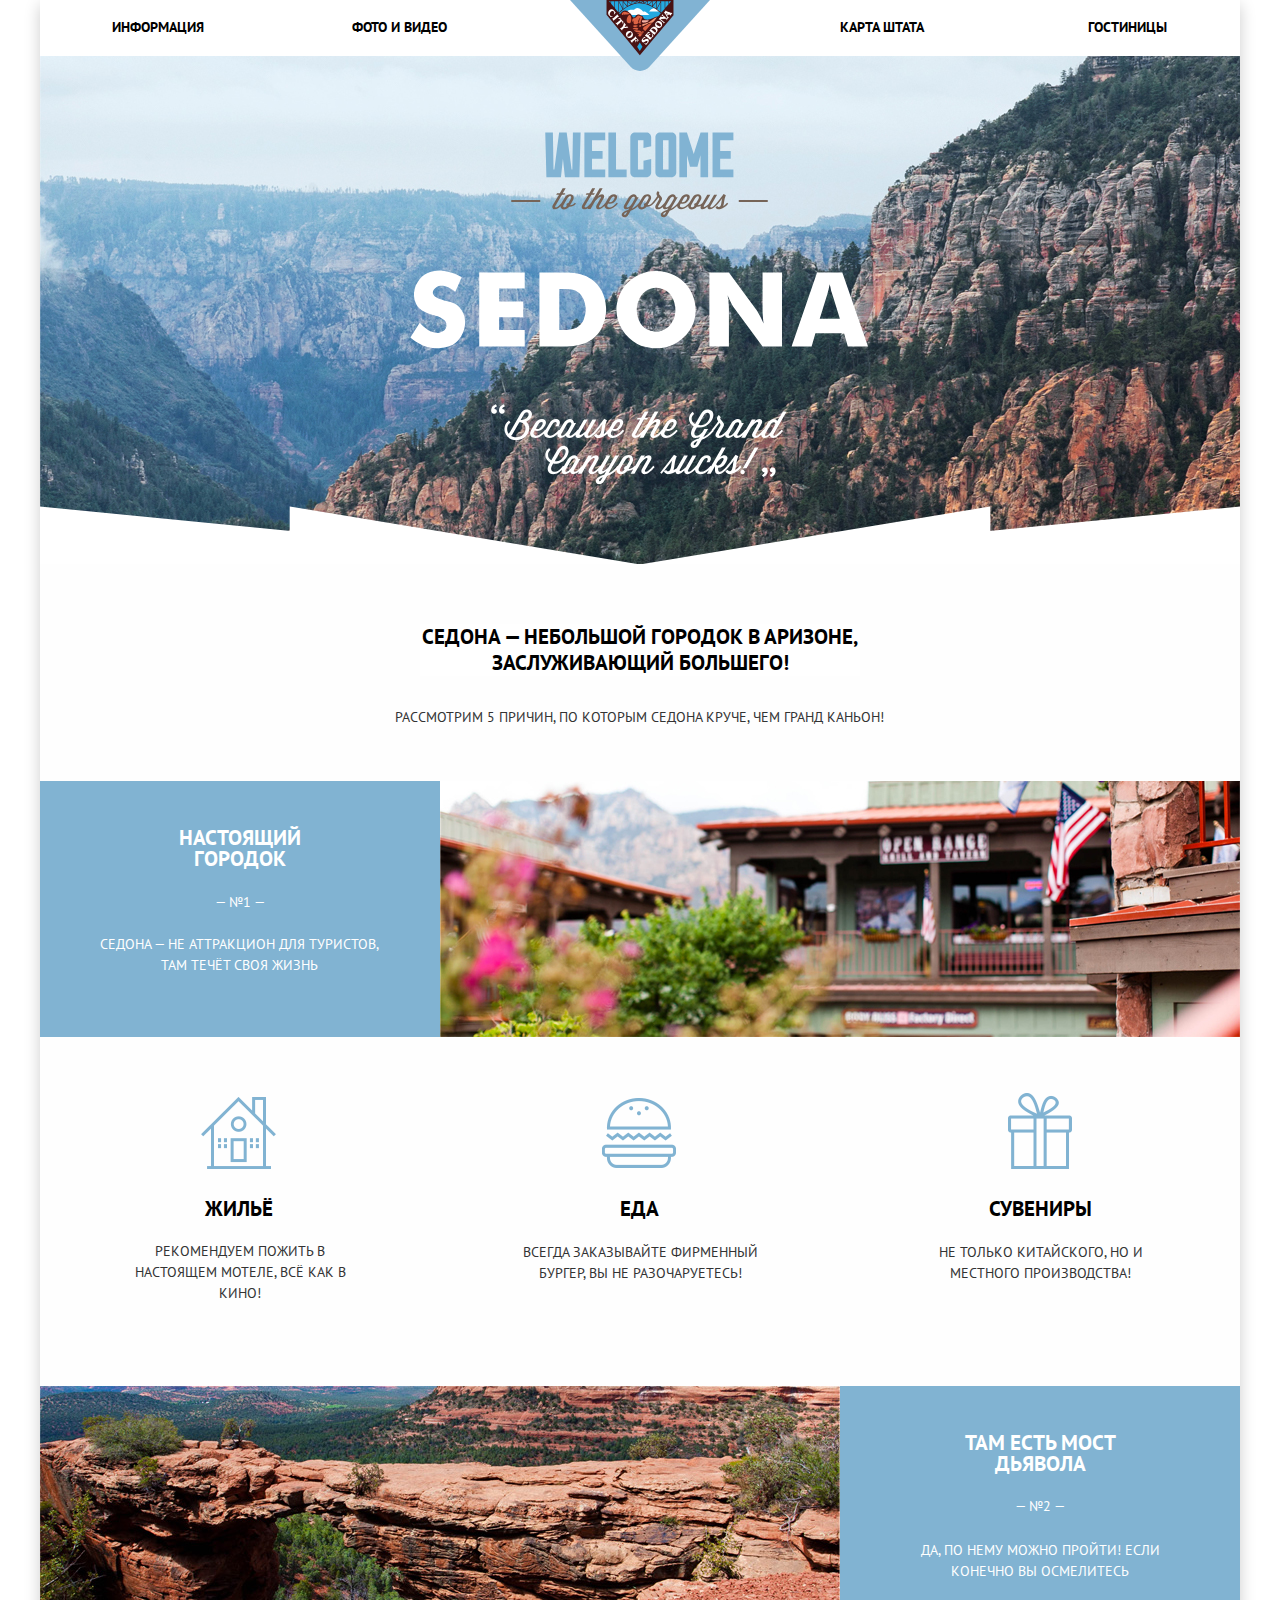
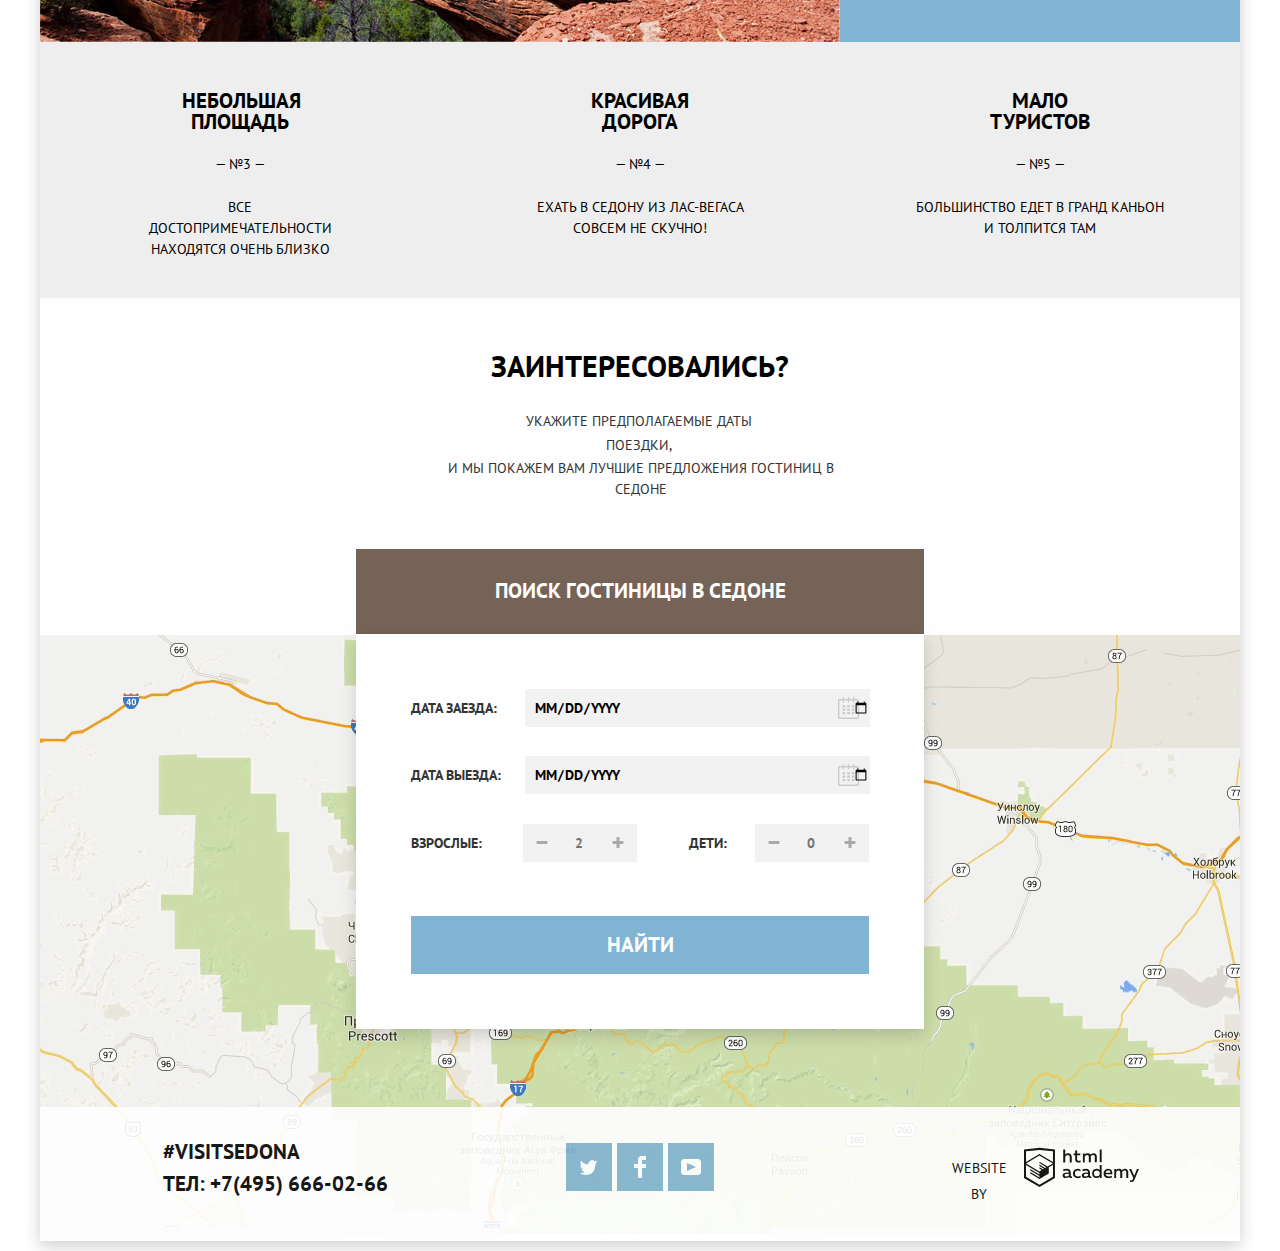
==== commit 4b4155d0: "правки" ====
--- a/index.html
+++ b/index.html
@@ -6,7 +6,7 @@
   <title>Седона</title>
   <link href="https://fonts.googleapis.com/css?family=PT+Sans:400,700&display=swap&subset=cyrillic" rel="stylesheet">
   <link rel="stylesheet" href="css/normalize.css">
-  <link href="css/style.css" rel="stylesheet">
+  <link href="css/style-min.css" rel="stylesheet">
 </head>
 
 <body>
@@ -94,18 +94,45 @@
       <section class="if-interested">
         <h3 class="if-interested-header">Заинтересовались?</h3>
         <p class="if-interested-dates">Укажите предполагаемые даты поездки,</p>
-        <p class="if-interested-dates-second">и мы покажем вам лучшие предложения гостиниц в седоне</p> <a href="#" class="sedona-search" onclick="myFunction()">Поиск гостиницы в Седоне</a>
+        <p class="if-interested-dates-second">и мы покажем вам лучшие предложения гостиниц в седоне</p> <a href="search.html" class="sedona-search">Поиск гостиницы в Седоне</a>
       </section>
       <section class="modal-map">
         <h2 class="visually-hidden">Как до нас добраться</h2>
         <iframe class="iframe" src="https://www.google.com/maps/embed?pb=!1m18!1m12!1m3!1d1998.6037999040354!2d30.322010416394033!3d59.938716271971415!2m3!1f0!2f0!3f0!3m2!1i1024!2i768!4f13.1!3m3!1m2!1s0x4696310fca5ba729%3A0xea9c53d4493c879f!2sBolshaya+Konyushennaya+ul.%2C+19%2C+Sankt-Peterburg%2C+Russia%2C+191186!5e0!3m2!1sen!2s!4v1441888483426" width="1200" height="593" allowfullscreen></iframe>
+      </section>
+      <section class="modal-search">
+        <form class="hotels-search" method="post">
+          <div class="date-in">
+            <label for="date-in" class="date-space">Дата заезда:</label>
+            <input type="date" id="date-in" name="date-in" class="search-fields calendar" required>
+          </div>
+          <div class="date-out">
+            <label for="date-out" class="date-space">Дата выезда:</label>
+            <input type="date" id="date-out" name="date-out" class="search-fields calendar" required>
+          </div>
+          <div class="count-field">
+            <div class="amount-of-adult">
+              <label for="amount-of-adult" class="adult">Взрослые:</label>
+              <button type="button" class="quantity-arrow-minus"></button>
+              <input type="number" name="amount-of-adult" id="amount-of-adult" min="1" max="100" step="1" class="search-fields count" placeholder="2" required>
+              <button type="button" class="quantity-arrow-plus"></button>
+            </div>
+            <div class="amount-of-children">
+              <label for="amount-of-children" class="children">Дети:</label>
+              <button type="button" class="quantity-arrow-minus kids-minus"></button>
+              <input type="number" name="amount-of-children" id="amount-of-children" min="1" max="100" step="1" class="search-fields count" placeholder="0" required>
+              <button type="button" class="quantity-arrow-plus kids-plus"></button>
+            </div>
+          </div>
+          <button class="form-search" type="submit">Найти</button>
+        </form>
       </section>
     </main>
     <footer class="main-footer index-footer">
       <h2 class="visually-hidden">Как с нами связаться</h2>
       <div class="footer">
         <div class="footer-contacts"> <a href="#" class="hashtag">#visitsedona</a>
-          <span class="phone">Тел: <a href="tel:+74956660266">+7 (495) 666-02-66</a></span>
+          <span class="phone">Тел: <a href="tel:+74956660266">+7(495) 666-02-66</a></span>
         </div>
         <div class="footer-social">
           <h2 class="visually-hidden">Социальные сети</h2>
@@ -138,33 +165,6 @@
       </div>
     </footer>
   </div>
-  <section class="modal modal-search">
-    <form class="hotels-search" method="post">
-      <div class="date-in">
-        <label for="date-in" class="date-space">Дата заезда:</label>
-        <input type="date" id="date-in" name="date-in" class="search-fields calendar" placeholder="24 апреля 2017" required>
-      </div>
-      <div class="date-out">
-        <label for="date-out" class="date-space">Дата выезда:</label>
-        <input type="date" id="date-out" name="date-out" class="search-fields calendar" placeholder="4 июля 2017" required>
-      </div>
-      <div class="count-field">
-        <div class="amount-of-adult">
-          <label for="amount-of-adult" class="adult">Взрослые:</label>
-          <button type="button" class="quantity-arrow-minus"></button>
-          <input type="number" name="amount-of-adult" id="amount-of-adult" min="1" max="100" step="1" class="search-fields count" placeholder="2" required>
-          <button type="button" class="quantity-arrow-plus"></button>
-        </div>
-        <div class="amount-of-children">
-          <label for="amount-of-children" class="children">Дети:</label>
-          <button type="button" class="quantity-arrow-minus kids-minus"></button>
-          <input type="number" name="amount-of-children" id="amount-of-children" min="1" max="100" step="1" class="search-fields count" placeholder="0" required>
-          <button type="button" class="quantity-arrow-plus kids-plus"></button>
-        </div>
-      </div>
-      <button class="form-search" type="submit">Найти</button>
-    </form>
-  </section>
   <script src="js/script-min.js"></script>
 </body>
 
--- a/css/style-min.css
+++ b/css/style-min.css
@@ -0,0 +1 @@
+html,body{margin:0;padding:0;font-family:"PT Sans","Arial",sans-serif;font-size:14px;line-height:21px;font-weight:400;color:#333;text-transform:uppercase;min-width:1200px;background-color:#fff}a{text-decoration:none}img{max-width:100%;height:auto}.visually-hidden{position:absolute;width:1px;height:1px;margin:-1px;border:0;padding:0;clip:rect(0 0 0 0);overflow:hidden}.container{width:1200px;height:auto;margin:0 auto;margin-bottom:10px;box-shadow:0px 5px 15px 0 rgba(0,1,1,0.2);background-color:#fefefe}.main-header-logo{display:block;width:140px;height:71px;position:absolute;margin-left:530px;z-index:1}.main-navigation{display:flex;position:absolute;background-color:#fff}.site-navigation{display:flex;flex-wrap:wrap;line-height:26px;margin:0;padding:0;text-indent:0;list-style:none;background-color:transparent;width:1200px;min-height:56px;position:relative}.site-navigation a{display:block;color:#000;vertical-align:middle;background-color:#fff}.menu-section{width:239px;font-size:14px;text-align:center;line-height:26px;font-weight:bold;margin-bottom:8px}.info{width:93px;height:12px;text-align:left;padding:14px 74px 22px 72px}.menu-section a:hover{color:#81b3d2}.menu-section a:active{color:rgba(0,0,0,0.3)}.photo{width:101px;height:12px;padding:14px 65px 22px 73px;text-align:left}.map-state{width:94px;height:10px;padding:14px 70px 22px 72px;margin-left:240px;text-align:right}.hotels{width:79px;height:12px;padding:14px 72px 22px 94px;text-align:right}a.site-navigation-current{color:#766357}.welcome-pic{width:1200px;height:564px;background-image:url("../img/polygon.png"), url("../img/bg.jpg");background-position:-1px 506px, top center;background-repeat:no-repeat no-repeat;background-color:#cacaca}.welcome-pic img{width:459px;height:353px;padding:132px 371px 22px 370px}.reasons-header{display:block;width:493px;font-style:normal;font-weight:400;font-size:14px;line-height:26px;text-align:center;margin:2px 350px 51px 353px}.header-one{width:440px;min-height:48px;text-align:center;font-size:21px;line-height:26px;color:#000;margin-left:380px;margin-top:60px;margin-bottom:26px;background-color:#fff}.sedona-header{display:flex;flex-direction:column-reverse}.advantage-header{font-size:21px;color:#fff;text-align:center}.advantage-number{width:52px}.advantage-description{width:400px;background-color:#81b3d2;text-align:center}.number-one{width:122px;margin-top:46px;margin-bottom:23px;margin-left:auto;margin-right:auto}.number-two{width:151px;margin-top:46px;margin-bottom:22px;margin-left:auto;margin-right:auto}.advantages{color:#fff;display:flex;min-height:256px}.advantage-image{width:800px;height:256px;background-color:#cacaca}.advantage-text{margin-top:21px;margin-left:auto;margin-right:auto}.text-one{width:280px;margin-left:59px}.text-two{width:304px;margin-top:23px;margin-left:48px;margin-right:49px}.recommendations-list{display:flex;justify-content:space-between;margin-left:73px;margin-right:63px;text-align:center;position:relative}.recommendation-name{font-size:21px;color:#000;line-height:21px;font-weight:bold}.one>.recommendation-name{margin-top:161px;margin-left:91px;margin-right:93px;text-align:center}.one::before{content:url(../img/icon-1.png);position:absolute;left:88px;margin-top:60px;width:75px;height:72px}.recommendations-explanation-one{width:254px;margin-top:22px;text-align:center;margin-bottom:80px}.two>.recommendation-name{margin-bottom:23px;margin-top:161px;margin-left:24px;margin-right:16px;text-align:center}.two::before{content:url(../img/icon-3.png);position:absolute;left:489px;margin-top:61px;width:74px;height:70px}.recommendations-explanation-two{width:285px;margin-top:22px;margin-left:10px;text-align:center;margin-bottom:80px}.three>.recommendation-name{margin-bottom:23px;margin-top:161px;text-align:center}.three::before{content:url(../img/icon-2.png);position:absolute;left:895px;margin-top:56px;width:64px;height:76px}.recommendations-explanation-three{width:273px;text-align:center;margin-top:22px;margin-bottom:80px}.social-media,.infrastructure,.type-of-housing{list-style-type:none}.results{width:117px;color:#000;font-size:14px;line-height:26px;text-align:left;margin-top:10px;margin-left:72px}.list-menu{display:flex;justify-content:space-between;margin-top:32px;list-style:none}.list-menu a{color:#000;font-size:12px;line-height:18px;color:rgba(0, 0, 0, 0.3);margin-right:34px;border-bottom:1px dotted #81b3d2}.list-menu a:hover{color:#81b3d2;border-bottom:1px dotted #81b3d2}.list-menu a:active{color:#000;list-style:none;border-bottom:none}.place-name{width:235px;min-height:16px;margin-top:25px;margin-bottom:2px}.place-name a{font-size:21px;line-height:26px;color:#000;font-weight:bold;text-align:left}.place-name a:hover, .place-name a:focus{color:#81b3d2}.place-name a:active{color:rgba(0,0,0,0.3)}.catalog-item{display:flex;justify-content:space-between;margin-right:0px;margin-left:0px;margin-top:11px;border-top:1px solid #cacaca;margin-bottom:-16px}.item-villas{margin-top:9px}.rating{margin-right:70px}.content-alignment{display:flex;justify-content:space-between}.place-pic img{width:135px;height:90px;margin-top:30px;margin-bottom:30px;margin-left:72px}.place-info{margin-left:30px}.place-type,.place-price{display:flex;flex-direction:column}.place-wrap{display:flex;justify-content:space-between}.more-details-button,.booking-button{margin-top:18px;margin-right:6px}.more-details-button{width:76px;height:15px;font-size:14px;background-color:#81b3d2;color:#fff;padding:3px 17px 9px 17px;text-align:center;margin:0;margin-right:6px;margin-top:7px;font-weight:bold}.more-details-button:hover,.more-details-button:focus{background-color:#669ec0}.more-details-button:active{background-color:#669ec0;color:rgba(255,255,255,0.3)}.booking-button{display:block;color:white;background-color:#766357;width:142px;height:24px;font-size:14px;padding-top:3px;text-align:center;margin-top:7px;font-weight:bold}.booking-button:hover,.booking-button:focus{background-color:#604e43}.booking-button:active{background-color:#604e43;color:rgba(255,255,255,0.3)}.content-decor{color:#333;margin-top:5px;margin-bottom:7px;padding:0}.rating-decor{display:block;color:#666;background-color:#f2f2f2;width:110px;min-height:25px;text-align:center;margin-left:0px;padding-left:4px;padding-top:2px}.stage-2{flex-direction:row-reverse;margin-top:2px}.stage-3{width:1200px;background-color:#eee;color:#000}.number-three{width:117px;margin-top:48px;margin-bottom:22px;margin-left:auto;margin-right:auto}.number-3{width:208px;margin-top:22px}.number-four{width:100px;margin-top:48px;margin-bottom:22px;margin-left:auto;margin-right:auto}.number-4{width:262px;margin-top:22px}.number-five{width:100px;margin-top:48px;margin-bottom:22px;margin-left:auto;margin-right:auto}.number-5{width:249px;margin-top:22px}.sedona-search{display:block;background-color:#766357;width:568px;font-size:21px;font-weight:bold;line-height:26px;white-space:nowrap;min-height:57px;text-align:center;padding-top:29px;margin-left:-67px;color:#fff}.sedona-search:hover,.sedona-search:focus{background-color:#604e43}.sedona-search:active{color:rgba(255,255,255,0.3);background-color:#503e33}.if-interested{display:block;text-align:center;width:434px;margin-left:383px;margin-top:50px}.if-interested-header{font-size:30px;color:#000;line-height:36px;font-weight:bold;text-align:center}.if-interested-dates{width:295px;margin-top:-5px;margin-left:68px;line-height:24px;text-align:center}.if-interested-dates-second{display:block;margin-top:-13px;width:435px;margin-bottom:49px}@keyframes bounce{0%{transform:translateY(-2000px)}70%{transform:translateY(30px)}90%{transform:translateY(-10px)}100%{transform:translateY(0)}}@keyframes shake{0%,100%{transform:translateX(0)}10%,30%,50%,70%,90%{transform:translateX(-10px)}20%,40%,60%,80%{transform:translateX(10px)}}.modal-search{position:relative}.hotels-search{left:50%;top:-600px;transform:translateX(-50%);position:absolute;box-shadow:0px 7px 15px 0 rgba(0, 1, 1, 0.15);background-color:#fff;flex-wrap:wrap;font-size:14px;font-weight:bold}.hotels-search input:focus{box-shadow:inset 0px 0px 0px 2px #e5e5e5}.modal-show{display:block;animation:bounce 0.6s}.modal-error{animation:shake 0.6s}.date-in{display:flex;height:38px;padding-top:55px}.date-out{display:flex;height:38px;padding-top:29px}.search-fields{box-sizing:border-box;width:345px;padding-left:9px;margin-left:19px;font:inherit;font-weight:bold;color:#000;text-transform:uppercase;background-color:#f2f2f2;border:none}.search-fields:hover{background-color:#ebebeb}.search-fields:focus{background-color:#fff;border:2px solid #e5e5e5}.calendar{background-image:url("../img/calendar.png");background-position:313px center;background-repeat:no-repeat}.calendar:hover{background-image:url("../img/calendar2.png")}.calendar:active{background-image:url("../img/calendar3.png")}.count{box-sizing:border-box;width:38px;height:38px;font:inherit;color:#000;padding-left:0;text-transform:uppercase;background-color:#f2f2f2;border:none;font-weight:bold;text-align:center}.count-field{display:flex;flex-direction:row}.date-space{width:95px;height:12px;font-weight:bold;margin-top:9px;margin-left:55px}.amount-of-adult{display:flex;margin-top:30px}.adult{margin-top:9px;margin-left:55px;margin-right:16px;font-weight:bold}.amount-of-children{display:flex;margin-top:30px}.children{margin-top:9px;margin-left:52px;margin-right:3px;font-weight:bold}input[type=number]::-webkit-inner-spin-button,input[type=number]::-webkit-outer-spin-button{-webkit-appearance:none;-moz-appearance:none;appearance:none;margin:0}input[type=number]{-moz-appearance:textfield}.quantity-arrow-minus{width:38px;height:38px;margin-right:-19px;margin-left:25px;background-color:#f2f2f2;position:relative;border:none}.quantity-arrow-minus::before{content:url(../img/minus.png);position:absolute;left:50%;top:7px;transform:translateX(-50%)}.quantity-arrow-minus:hover::before{content:url(../img/minus2.png);background-color:#f2f2f2}.quantity-arrow-minus:active::before{content:url(../img/minus3.png);background-color:#f2f2f2}.kids-minus::before{content:url(../img/minus.png);position:absolute;left:50%;top:7px;transform:translateX(-50%)}.kids-minus:hover::before{content:url(../img/minus2.png);background-color:#f2f2f2}.kids-minus:active::before{content:url(../img/minus3.png);background-color:#f2f2f2}.quantity-arrow-plus{width:38px;height:38px;background-color:#f2f2f2;text-align:center;position:relative;border:none}.kids-plus{margin-right:25px}.kids-plus::after{content:url(../img/plus.png);position:absolute;left:50%;top:11px;transform:translateX(-50%)}.kids-plus:hover::after{content:url(../img/plus2.png);background-color:#f2f2f2}.kids-plus:active::after{content:url(../img/plus3.png);background-color:#f2f2f2}.quantity-arrow-plus::after{content:url(../img/plus.png);position:absolute;left:50%;top:11px;transform:translateX(-50%)}.quantity-arrow-plus:hover::after{content:url(../img/plus2.png);background-color:#f2f2f2}.quantity-arrow-plus:active::after{content:url(../img/plus3.png);background-color:#f2f2f2}.modal-map{top:2165px;z-index:1;background-image:url(../img/map.png);background-color:#cacaca;margin:0}.iframe{border:none}a.buy{color:#81b3d2;border-color:transparent}a>.down path{fill:#81b3d2}.filters{display:flex;background-color:#cacaca;background-image:url("../img/filter-background.jpg");background-position:top center;background-repeat:no-repeat}.filters-block{display:flex;justify-content:space-between;flex-direction:row;margin-top:83px;margin-right:79px;margin-left:59px;margin-bottom:-4px}.filters-block fieldset{border:none}.filter-header-infrastructure,.filter-header-housing{font-size:16px;line-height:21px;color:#fff;text-align:left;font-weight:bold}.filter-header-infrastructure{width:139px;margin-bottom:6px}.filter-header-housing{width:91px;margin-bottom:7px;margin-left:91px}.filter-option{font-size:14px;line-height:21px;color:#fff;text-align:left;margin-bottom:25px;position:relative}.type-of-housing{margin-left:91px}.type-of-housing label{margin-left:2px}.check-box{width:23px;height:23px;background-image:url(../img/checkbox-off.svg);position:absolute;left:-40px;top:-2px}.filter-input:focus+.check-box{outline:2px solid #bf1818}.filter-input:checked+.check-box{width:27px;height:23px;background-image:url(../img/checkbox-on.svg)}.filter-input:disabled+.check-box{background-image:url(../img/checkbox-off-3.svg)}.filter-input:checked:disabled+.check-box{width:27px;height:23px;background-image:url(../img/checkbox-on-2.svg)}.filter-range{margin-left:260px}.sorting{min-height:73px}.sorting-name{font-size:12px;line-height:18px;margin-top:34px;margin-left:-381px}.sorting-menu{display:flex;justify-content:space-between;min-height:73px}.price:active{color:#81b3d2;border:none}.sorting{margin-top:2px}.sorting-block{display:flex;justify-content:space-between}.sorting-de-ascending ul{list-style:none}.sorting-de-ascending{margin-top:19px}.sorting-icon{display:flex;justify-content:space-between;margin-right:60px}.sorting-icon li{padding-right:12px}.arrow-up path{fill:#cacaca}.arrow-up:hover path{fill:#000}.arrow-up:active path{fill:#81b3d2}.courses-logo:hover path{fill:#81b3d2}.courses-logo:active path{fill:#bdbbbc}.star{background-color:#fff;background-image:url("../img/star.png");background-position:top right;background-repeat:repeat;width:18px;height:17px;margin-bottom:48px;margin-left:auto;margin-right:-1px;margin-top:29px}.first{width:90px}.second{width:66px}.third{width:43px}.form-search{width:458px;height:58px;font-size:21px;line-height:26px;font-weight:bold;text-align:center;color:#fff;text-transform:uppercase;background-color:#81b3d2;border:none;margin-top:54px;margin-left:55px;margin-right:55px;margin-bottom:55px}.form-search:hover,.form-search:focus{background-color:#669ec0}.form-search:active{color:rgba(255,255,255,0.3);background-color:#5496bd}.filter-range{width:314px;margin-top:82px;color:#fff;text-transform:uppercase}.filter-range-title{margin-bottom:10px;margin-left:-1px;font-weight:600;font-size:16px;line-height:21px}.price-controls{position:relative;width:314px;height:32px;margin-left:-3px;margin-bottom:20px;font-size:0;border:2px solid #fff;border-radius:2px}.price-controls::after{content:"";position:absolute;top:50%;left:50%;width:2px;height:22px;background:#fff;transform:translate(-50%, -50%)}.price-controls label{display:inline-block;font-size:14px;line-height:38px;vertical-align:top;cursor:pointer}.price-controls .min-price{width:90px;padding-left:63px;margin-top:-4px}.price-controls .max-price{width:90px;padding-left:58px;margin-top:-4px}.price-controls input{width:50px;min-height:32px;margin:0;color:inherit;font:inherit;background:none;border:none}.range-controls{position:relative;margin-left:-3px;margin-bottom:32px}.range-controls .scale{height:2px;background:rgba(255, 255, 255, 0.3)}.range-controls .bar{width:80%;height:2px;background:#fff}.range-toggle{position:absolute;top:-9px;width:4px;height:4px;background:#ababab;border:8px solid #fff;border-radius:50%;box-shadow:0 2px 1px 0 rgba(0,1,1,0.2);cursor:pointer}.range-toggle:hover{width:6px;height:6px;border-radius:50%;background:#1c4f80}.range-toggle-min{left:0}.range-toggle-max{left:80%}.btn-transparent{display:block;margin:0 auto;padding:6px 35px;margin-left:80px;font-size:14px;line-height:20px;color:#fff;text-transform:uppercase;background:transparent;border:2px solid #fff;border-radius:2px;cursor:pointer}.btn-transparent:hover{color:#000;background:#fff}.footer{display:flex;justify-content:space-between;align-items:center}.footer-contacts{display:flex;flex-direction:column;align-items:center;margin-top:-16px;margin-left:2px;font-size:21px;line-height:26px;font-weight:bold}.main-footer{position:relative;background-color:#fff;margin-top:-127px}.index-footer{opacity:0.9}.catalog-footer{align-items:center;background-color:#fefefe;-moz-box-shadow:0px 5px 15px 0 rgba(0, 1, 1, 0.2);-webkit-box-shadow:0px 5px 15px 0 rgba(0, 1, 1, 0.2);box-shadow:0px 5px 15px 0 rgba(0, 1, 1, 0.2);border-top:1px solid #cacaca}.footer-catalog{margin-top:-12px}.social-media{display:flex;justify-content:space-between;align-items:center;min-height:48px;flex-wrap:wrap;list-style:none;margin-left:-60px}.social-media-catalog{margin-top:27px;margin-left:16px}.social-button{display:block;width:46px;height:48px;text-align:center;background-color:#81b3d2;margin-top:36px;margin-bottom:36px}.social-button:hover,.social-button:focus{background-color:#669ec0}.social-button:active{background-color:#5496bd}.social-button img:active{opacity:0.3}.footer-copyright{display:flex;align-items:center;line-height:26px;color:#000;margin-top:-5px}.footer-copyright-catalog{min-height:120px;margin-top:6px}.twitter{margin-top:22px;margin-right:5px}.twitter img{width:17px;height:15px;padding-top:17px}.facebook{margin-right:5px;margin-top:22px}.facebook img{width:12px;height:22px;padding-top:13px}.youtube{margin-top:22px}.youtube img{width:20px;height:16px;padding-top:16px}.twitter-catalog{margin-right:6px}.facebook-catalog{margin-right:6px}.hashtag{width:136px;height:16px;margin-left:-50px;padding-top:30px;padding-bottom:16px;color:#000}.hashtag-catalog{width:136px;min-height:16px;margin-left:42px;padding-top:24px;padding-bottom:7px;color:#000}.phone{width:223px;height:20px;margin-left:121px;padding-bottom:32px;white-space:nowrap;margin-right:84px;color:#000}.phone a{color:#000}.phone-catalog{width:223px;min-height:20px;margin-left:127px;padding-bottom:10px;white-space:nowrap;color:#000}.phone-catalog a{color:#000}.courses-logo{width:115px;height:41px;padding-top:39px;padding-bottom:40px;margin-left:8px;margin-right:101px}.website-by{width:74px;height:11px;margin-left:113px;margin-top:-23px;padding-top:15px;padding-bottom:15px;text-align:center}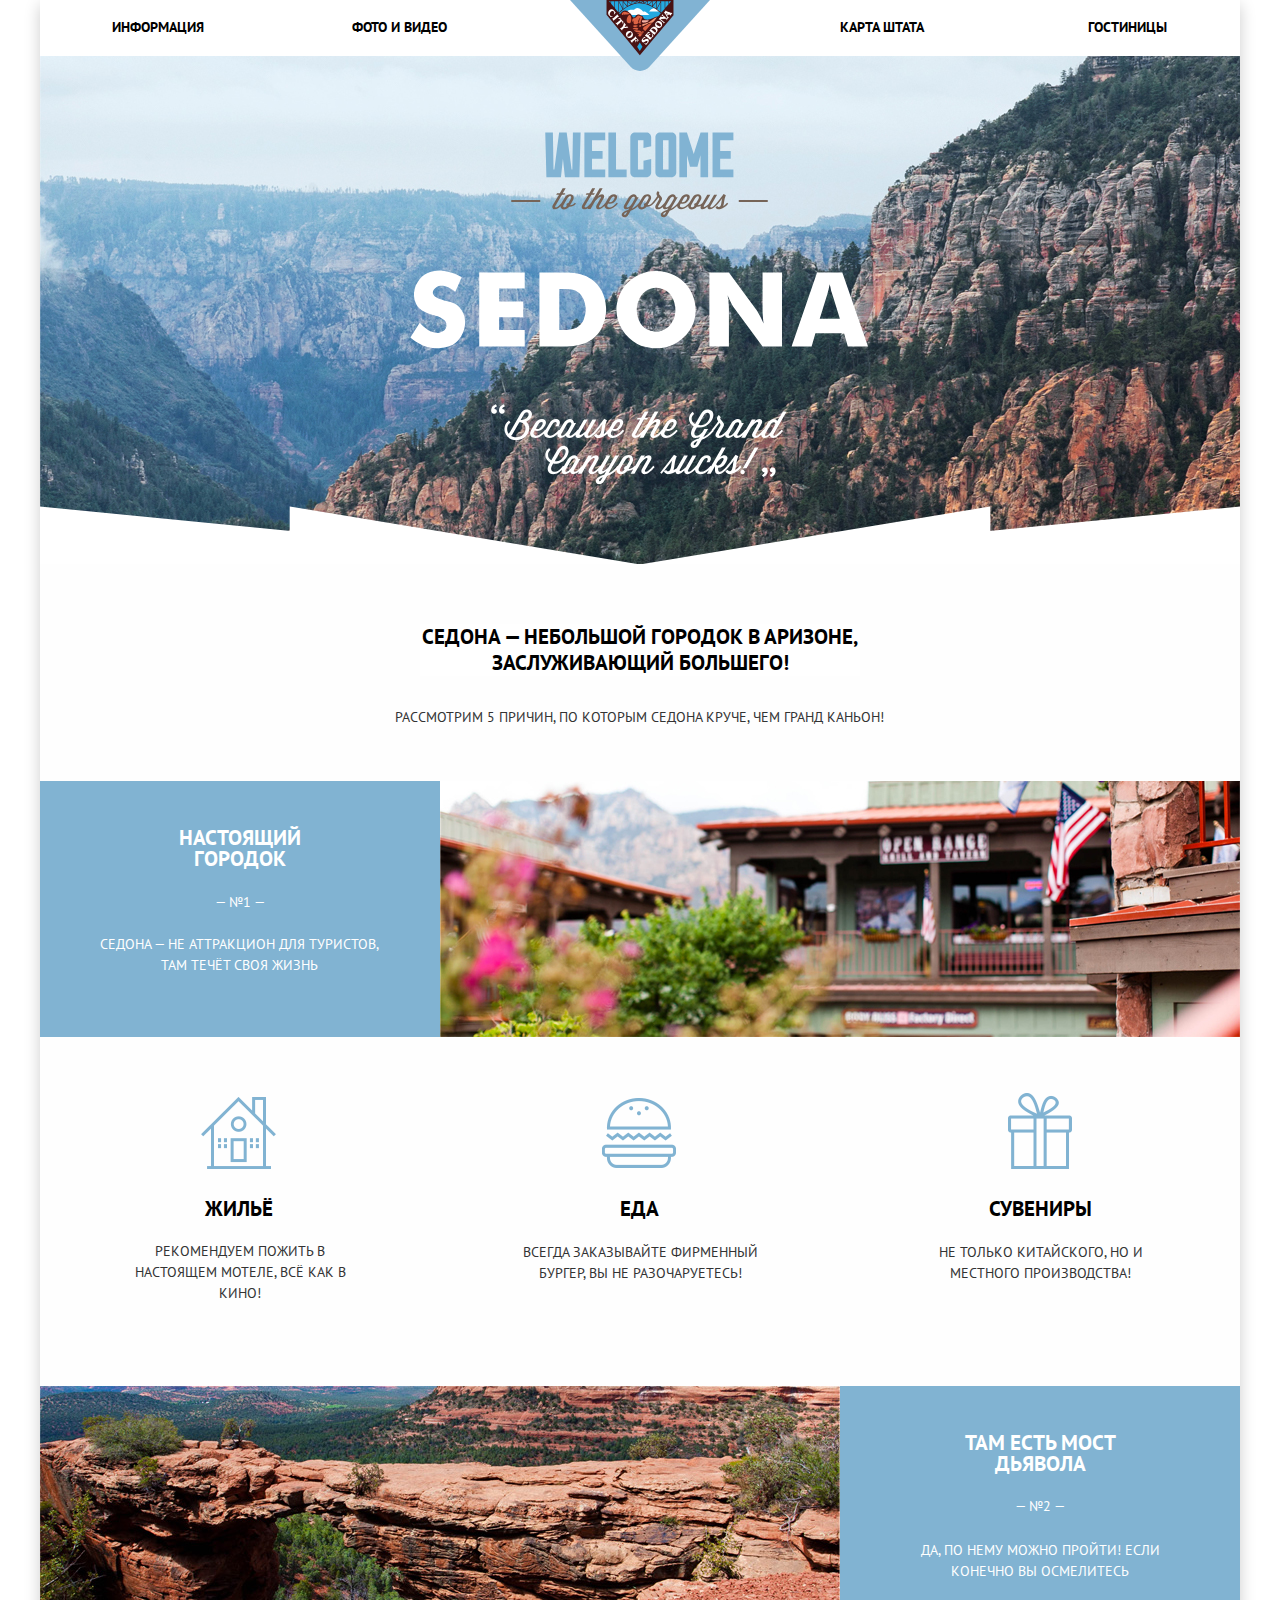
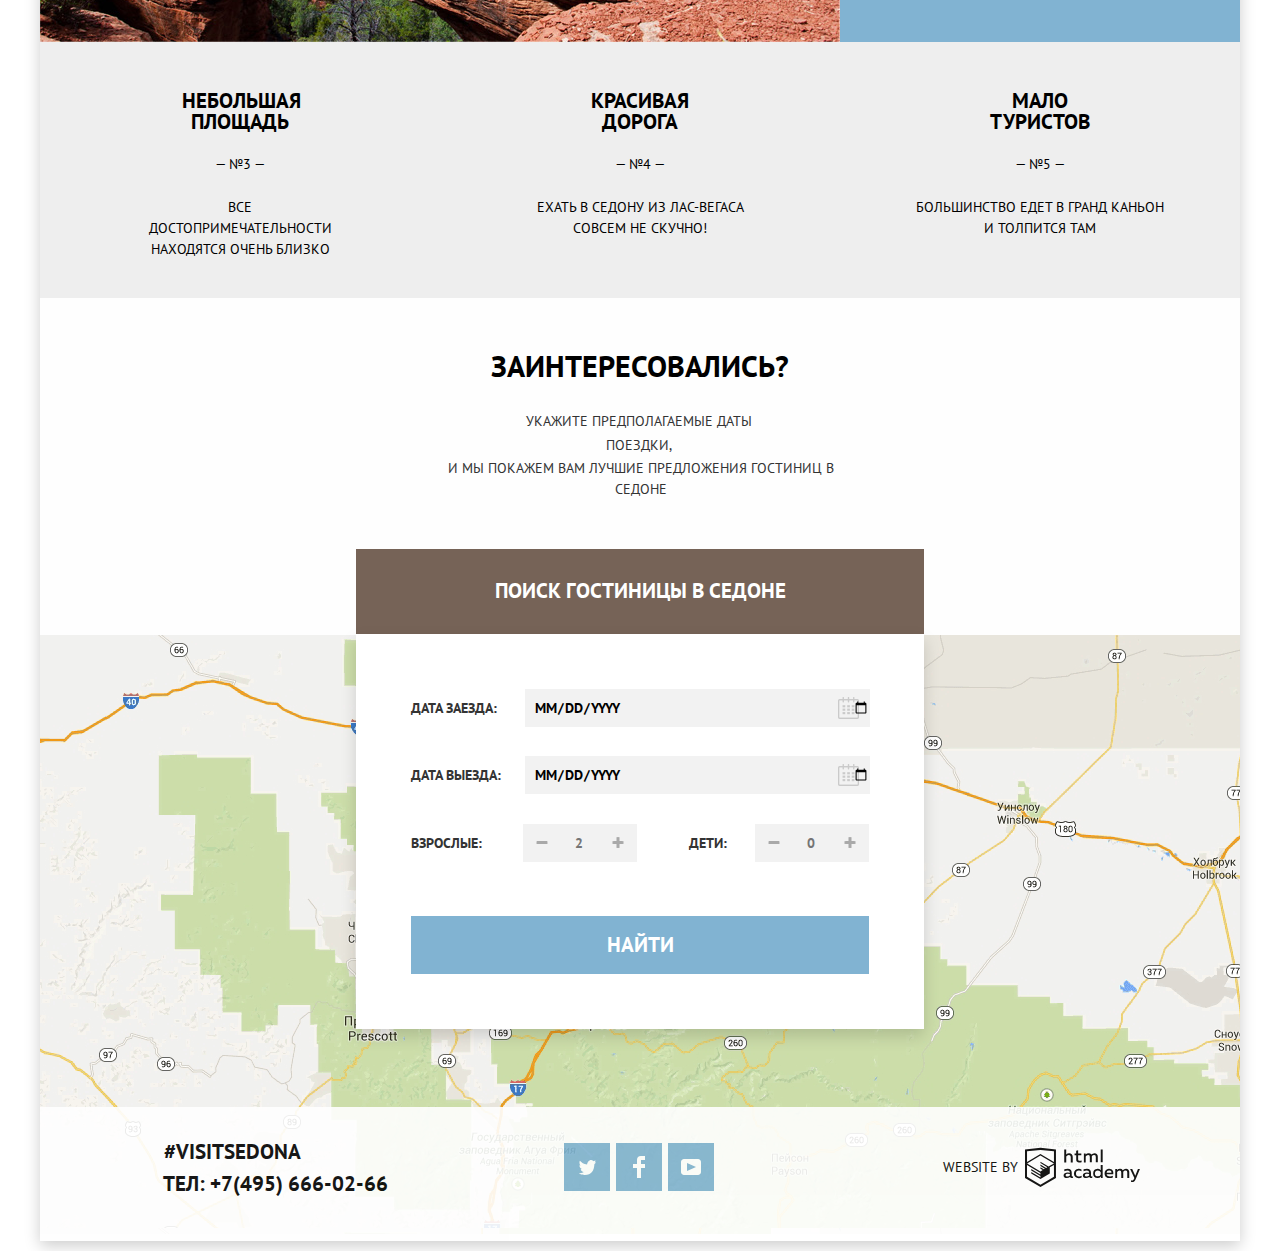
==== commit 6216a980: "правки" ====
--- a/index.html
+++ b/index.html
@@ -6,7 +6,7 @@
   <title>Седона</title>
   <link href="https://fonts.googleapis.com/css?family=PT+Sans:400,700&display=swap&subset=cyrillic" rel="stylesheet">
   <link rel="stylesheet" href="css/normalize.css">
-  <link href="css/style-min.css" rel="stylesheet">
+  <link href="css/style.css" rel="stylesheet">
 </head>
 
 <body>
@@ -104,23 +104,23 @@
         <form class="hotels-search" method="post">
           <div class="date-in">
             <label for="date-in" class="date-space">Дата заезда:</label>
-            <input type="date" id="date-in" name="date-in" class="search-fields calendar" required>
+            <input type="date" id="date-in" name="date-in" class="search-fields search-fields-1 calendar" required>
           </div>
           <div class="date-out">
             <label for="date-out" class="date-space">Дата выезда:</label>
-            <input type="date" id="date-out" name="date-out" class="search-fields calendar" required>
+            <input type="date" id="date-out" name="date-out" class="search-fields search-fields-2 calendar" required>
           </div>
           <div class="count-field">
             <div class="amount-of-adult">
               <label for="amount-of-adult" class="adult">Взрослые:</label>
               <button type="button" class="quantity-arrow-minus"></button>
-              <input type="number" name="amount-of-adult" id="amount-of-adult" min="1" max="100" step="1" class="search-fields count" placeholder="2" required>
+              <input type="number" name="amount-of-adult" id="amount-of-adult" min="1" max="100" step="1" class="search-fields count search-fields-3" placeholder="2" required>
               <button type="button" class="quantity-arrow-plus"></button>
             </div>
             <div class="amount-of-children">
               <label for="amount-of-children" class="children">Дети:</label>
               <button type="button" class="quantity-arrow-minus kids-minus"></button>
-              <input type="number" name="amount-of-children" id="amount-of-children" min="1" max="100" step="1" class="search-fields count" placeholder="0" required>
+              <input type="number" name="amount-of-children" id="amount-of-children" min="1" max="100" step="1" class="search-fields count search-fields-4" placeholder="0" required>
               <button type="button" class="quantity-arrow-plus kids-plus"></button>
             </div>
           </div>
@@ -165,7 +165,7 @@
       </div>
     </footer>
   </div>
-  <script src="js/script-min.js"></script>
+  <script src="js/script.js"></script>
 </body>
 
 </html>--- a/css/style.css
+++ b/css/style.css
@@ -0,0 +1,1252 @@
+html,
+body {
+	margin: 0;
+	padding: 0;
+	font-family: "PT Sans", "Arial", sans-serif;
+	font-size: 14px;
+	line-height: 21px;
+	font-weight: 400;
+	color: #333333;
+	text-transform: uppercase;
+	min-width: 1200px;
+	background-color: #ffffff;
+}
+a {
+	text-decoration: none;
+}
+img {
+	max-width: 100%;
+	height: auto;
+}
+.visually-hidden {
+	position: absolute;
+	width: 1px;
+	height: 1px;
+	margin: -1px;
+	border: 0;
+	padding: 0;
+	clip: rect(0 0 0 0);
+	overflow: hidden;
+}
+.container {
+	width: 1200px;
+	height: auto;
+	margin: 0 auto;
+	margin-bottom: 10px;
+	box-shadow: 0px 5px 15px 0 rgba(0, 1, 1, 0.2);
+	background-color: #fefefe;
+}
+.main-header-logo {
+	display: block;
+	width: 140px;
+	height: 71px;
+	position: absolute;
+	margin-left: 530px;
+	z-index: 1;
+}
+.main-navigation {
+	display: flex;
+	position: absolute;
+	background-color: #ffffff;
+}
+.site-navigation {
+	display: flex;
+	flex-wrap: wrap;
+	line-height: 26px;
+	margin: 0;
+	padding: 0;
+	text-indent: 0;
+	list-style: none;
+	background-color: transparent;
+	width: 1200px;
+	min-height: 56px;
+	position: relative;
+}
+.site-navigation a {
+	display: block;
+	color: #000000;
+	vertical-align: middle;
+	background-color: #ffffff;
+}
+.menu-section {
+	width: 239px;
+	font-size: 14px;
+	text-align: center;
+	line-height: 26px;
+	font-weight: bold;
+	margin-bottom: 8px;
+}
+.info {
+	width: 93px;
+	height: 12px;
+	text-align: left;
+	padding: 14px 74px 22px 72px;
+}
+.menu-section a:hover {
+	color: #81b3d2;
+}
+.menu-section a:active {
+	color: rgba(0, 0, 0, 0.3);
+}
+.photo {
+	width: 101px;
+	height: 12px;
+	padding: 14px 65px 22px 73px;
+	text-align: left;
+}
+.map-state {
+	width: 94px;
+	height: 10px;
+	padding: 14px 70px 22px 72px;
+	margin-left: 240px;
+	text-align: right;
+}
+.hotels {
+	width: 79px;
+	height: 12px;
+	padding: 14px 72px 22px 94px;
+	text-align: right;
+}
+a.site-navigation-current {
+	color: #766357;
+}
+.welcome-pic {
+	width: 1200px;
+	height: 564px;
+	background-image: url("../img/polygon.png"), url("../img/bg.jpg");
+	background-position: -1px 506px, top center;
+	background-repeat: no-repeat no-repeat;
+	background-color: #cacaca;
+}
+.welcome-pic img {
+	width: 459px;
+	height: 353px;
+	padding: 132px 371px 22px 370px;
+}
+.reasons-header {
+	display: block;
+	width: 493px;
+	font-style: normal;
+	font-weight: 400;
+	font-size: 14px;
+	line-height: 26px;
+	text-align: center;
+	margin: 2px 350px 51px 353px;
+}
+.header-one {
+	width: 440px;
+	min-height: 48px;
+	text-align: center;
+	font-size: 21px;
+	line-height: 26px;
+	color: #000000;
+	margin-left: 380px;
+	margin-top: 60px;
+	margin-bottom: 26px;
+	background-color: #ffffff;
+}
+.sedona-header {
+	display: flex;
+	flex-direction: column-reverse;
+}
+.advantage-header {
+	font-size: 21px;
+	color: #ffffff;
+	text-align: center;
+}
+.advantage-number {
+	width: 52px;
+}
+.advantage-description {
+	width: 400px;
+	background-color: #81b3d2;
+	text-align: center;
+}
+.number-one {
+	width: 122px;
+	margin-top: 46px;
+	margin-bottom: 23px;
+	margin-left: auto;
+	margin-right: auto;
+}
+.number-two {
+	width: 151px;
+	margin-top: 46px;
+	margin-bottom: 22px;
+	margin-left: auto;
+	margin-right: auto;
+}
+.advantages {
+	color: #ffffff;
+	display: flex;
+	min-height: 256px;
+}
+.advantage-image {
+	width: 800px;
+	height: 256px;
+	background-color: #cacaca;
+}
+.advantage-text {
+	margin-top: 21px;
+	margin-left: auto;
+	margin-right: auto;
+}
+.text-one {
+	width: 280px;
+	margin-left: 59px;
+}
+.text-two {
+	width: 304px;
+	margin-top: 23px;
+	margin-left: 48px;
+	margin-right: 49px;
+}
+.recommendations-list {
+	display: flex;
+	justify-content: space-between;
+	margin-left: 73px;
+	margin-right: 63px;
+	text-align: center;
+	position: relative;
+}
+.recommendation-name {
+	font-size: 21px;
+	color: #000000;
+	line-height: 21px;
+	font-weight: bold;
+}
+.one>.recommendation-name {
+	margin-top: 161px;
+	margin-left: 91px;
+	margin-right: 93px;
+	text-align: center;
+}
+.one::before {
+	content: url(../img/icon-1.png);
+	position: absolute;
+	left: 88px;
+	margin-top: 60px;
+	width: 75px;
+	height: 72px;
+}
+.recommendations-explanation-one {
+	width: 254px;
+	margin-top: 22px;
+	text-align: center;
+	margin-bottom: 80px;
+}
+.two>.recommendation-name {
+	margin-bottom: 23px;
+	margin-top: 161px;
+	margin-left: 24px;
+	margin-right: 16px;
+	text-align: center;
+}
+.two::before {
+	content: url(../img/icon-3.png);
+	position: absolute;
+	left: 489px;
+	margin-top: 61px;
+	width: 74px;
+	height: 70px;
+}
+.recommendations-explanation-two {
+	width: 285px;
+	margin-top: 22px;
+	margin-left: 10px;
+	text-align: center;
+	margin-bottom: 80px;
+}
+.three>.recommendation-name {
+	margin-bottom: 23px;
+	margin-top: 161px;
+	text-align: center;
+}
+.three::before {
+	content: url(../img/icon-2.png);
+	position: absolute;
+	left: 895px;
+	margin-top: 56px;
+	width: 64px;
+	height: 76px;
+}
+.recommendations-explanation-three {
+	width: 273px;
+	text-align: center;
+	margin-top: 22px;
+	margin-bottom: 80px;
+}
+.social-media,
+.infrastructure,
+.type-of-housing {
+	list-style-type: none;
+}
+.results {
+	width: 236px;
+	color: #000000;
+	font-size: 14px;
+	line-height: 26px;
+	text-align: left;
+	margin-top: 10px;
+	margin-left: 72px;
+}
+.list-menu {
+	display: flex;
+	justify-content: space-between;
+	margin-top: 32px;
+	list-style: none;
+}
+.list-menu a {
+	color: #000000;
+	font-size: 12px;
+	line-height: 18px;
+	color: rgba(0, 0, 0, 0.3);
+	margin-right: 34px;
+	border-bottom: 1px dotted #81b3d2;
+}
+.list-menu a:hover {
+	color: #81b3d2;
+	border-bottom: 1px dotted #81b3d2;
+}
+.list-menu a:active {
+	color: #000000;
+	list-style: none;
+	border-bottom: none;
+}
+.place-name {
+	width: 100%;
+	min-height: 16px;
+	margin-top: 25px;
+	margin-bottom: 2px;
+}
+.place-name a {
+	font-size: 21px;
+	line-height: 26px;
+	color: #000000;
+	font-weight: bold;
+	text-align: left;
+}
+.place-name a:hover,
+.place-name a:focus {
+	color: #81b3d2;
+}
+.place-name a:active {
+	color: rgba(0, 0, 0, 0.3);
+}
+.catalog-item {
+	display: flex;
+	justify-content: space-between;
+	margin-right: 0px;
+	margin-left: 0px;
+	margin-top: 11px;
+	border-top: 1px solid #cacaca;
+	margin-bottom: -16px;
+}
+.item-villas {
+	margin-top: 9px;
+}
+.rating {
+	margin-right: 70px;
+}
+.content-alignment {
+	display: flex;
+	min-height: 150px;
+	justify-content: row;
+}
+.place-pic img {
+	width: 135px;
+	height: 90px;
+	margin-top: 30px;
+	margin-bottom: 30px;
+	margin-left: 72px;
+}
+.place-info {
+	width: 800px;
+	margin-left: 35px;
+}
+.place-type,
+.place-price {
+	display: flex;
+	flex-direction: column;
+	min-height: 100px;
+}
+.place-wrap {
+	display: flex;
+	justify-content: flex-start;
+}
+.more-details-button,
+.booking-button {
+	margin-top: 18px;
+	margin-right: 6px;
+}
+.more-details-button {
+	width: 76px;
+	height: 15px;
+	font-size: 14px;
+	background-color: #81b3d2;
+	color: #ffffff;
+	padding: 3px 17px 9px 17px;
+	text-align: center;
+	margin: 0;
+	margin-right: 6px;
+	margin-top: 7px;
+	font-weight: bold;
+}
+.more-details-button:hover,
+.more-details-button:focus {
+	background-color: #669ec0;
+}
+.more-details-button:active {
+	background-color: #669ec0;
+	color: rgba(255, 255, 255, 0.3);
+}
+.booking-button {
+	display: block;
+	color: white;
+	background-color: #766357;
+	width: 142px;
+	height: 24px;
+	font-size: 14px;
+	padding-top: 3px;
+	text-align: center;
+	margin-top: 7px;
+	font-weight: bold;
+}
+.booking-button:hover,
+.booking-button:focus {
+	background-color: #604e43;
+}
+.booking-button:active {
+	background-color: #604e43;
+	color: rgba(255, 255, 255, 0.3);
+}
+.content-decor {
+	color: #333333;
+	margin-top: 5px;
+	margin-bottom: 7px;
+	padding: 0;
+}
+.rating-decor {
+	display: block;
+	color: #666666;
+	background-color: #f2f2f2;
+	width: 110px;
+	min-height: 25px;
+	text-align: center;
+	margin-left: 0px;
+	padding-left: 4px;
+	padding-top: 2px;
+}
+.stage-2 {
+	flex-direction: row-reverse;
+	margin-top: 2px;
+}
+.stage-3 {
+	width: 1200px;
+	background-color: #eeeeee;
+	color: #000000;
+}
+.number-three {
+	width: 117px;
+	margin-top: 48px;
+	margin-bottom: 22px;
+	margin-left: auto;
+	margin-right: auto;
+}
+.number-3 {
+	width: 208px;
+	margin-top: 22px;
+}
+.number-four {
+	width: 100px;
+	margin-top: 48px;
+	margin-bottom: 22px;
+	margin-left: auto;
+	margin-right: auto;
+}
+.number-4 {
+	width: 262px;
+	margin-top: 22px;
+}
+.number-five {
+	width: 100px;
+	margin-top: 48px;
+	margin-bottom: 22px;
+	margin-left: auto;
+	margin-right: auto;
+}
+.number-5 {
+	width: 249px;
+	margin-top: 22px;
+}
+.sedona-search {
+	display: block;
+	background-color: #766357;
+	width: 568px;
+	font-size: 21px;
+	font-weight: bold;
+	line-height: 26px;
+	white-space: nowrap;
+	min-height: 57px;
+	text-align: center;
+	padding-top: 29px;
+	margin-left: -67px;
+	color: #ffffff;
+}
+.sedona-search:hover,
+.sedona-search:focus {
+	background-color: #604e43;
+}
+.sedona-search:active {
+	color: rgba(255, 255, 255, 0.3);
+	background-color: #503e33;
+}
+.if-interested {
+	display: block;
+	text-align: center;
+	width: 434px;
+	margin-left: 383px;
+	margin-top: 50px;
+}
+.if-interested-header {
+	font-size: 30px;
+	color: #000000;
+	line-height: 36px;
+	font-weight: bold;
+	text-align: center;
+}
+.if-interested-dates {
+	width: 295px;
+	margin-top: -5px;
+	margin-left: 68px;
+	line-height: 24px;
+	text-align: center;
+}
+.if-interested-dates-second {
+	display: block;
+	margin-top: -13px;
+	width: 435px;
+	margin-bottom: 49px;
+}
+@keyframes bounce {
+	0% {
+		transform: translateY(-2000px);
+	}
+	70% {
+		transform: translateY(30px);
+	}
+	90% {
+		transform: translateY(-10px);
+	}
+	100% {
+		transform: translateY(0);
+	}
+}
+@keyframes shake {
+	0%, 100% {
+		transform: translateX(0);
+	}
+	10%,
+	30%,
+	50%,
+	70%,
+	90% {
+		transform: translateX(-10px);
+	}
+	20%,
+	40%,
+	60%,
+	80% {
+		transform: translateX(10px);
+	}
+}
+.modal-search {
+	position: relative;
+}
+.hotels-search {
+	left: 50%;
+	top: -600px;
+	transform: translateX(-50%);
+	position: absolute;
+	box-shadow: 0px 7px 15px 0 rgba(0, 1, 1, 0.15);
+	background-color: #ffffff;
+	flex-wrap: wrap;
+	font-size: 14px;
+	font-weight: bold;
+}
+.hotels-search input:focus {
+	box-shadow: inset 0px 0px 0px 2px #e5e5e5;
+}
+.modal-show {
+	display: block;
+	animation: bounce 0.6s;
+}
+.modal-error {
+	display: block;
+	animation: shake 0.6s;
+}
+.shake {
+animation: shake .5s ease-in-out;
+animation-fill-mode:forwards
+}
+.date-in {
+	display: flex;
+	height: 38px;
+	padding-top: 55px;
+}
+.date-out {
+	display: flex;
+	height: 38px;
+	padding-top: 29px;
+}
+.search-fields {
+	box-sizing: border-box;
+	width: 345px;
+	padding-left: 9px;
+	margin-left: 19px;
+	font: inherit;
+	font-weight: bold;
+	color: #000000;
+	text-transform: uppercase;
+	background-color: #f2f2f2;
+	border: none;
+}
+.search-fields:hover {
+	background-color: #ebebeb;
+}
+.search-fields:focus {
+	background-color: #ffffff;
+	border: 2px solid #e5e5e5;
+}
+.calendar {
+	background-image: url("../img/calendar.png");
+	background-position: 313px center;
+	background-repeat: no-repeat;
+}
+.calendar:hover {
+	background-image: url("../img/calendar2.png");
+}
+.calendar:active {
+	background-image: url("../img/calendar3.png");
+}
+.count {
+	box-sizing: border-box;
+	width: 38px;
+	height: 38px;
+	font: inherit;
+	color: #000000;
+	padding-left: 0;
+	text-transform: uppercase;
+	background-color: #f2f2f2;
+	border: none;
+	font-weight: bold;
+	text-align: center;
+}
+.count-field {
+	display: flex;
+	flex-direction: row;
+}
+.date-space {
+	width: 95px;
+	height: 12px;
+	font-weight: bold;
+	margin-top: 9px;
+	margin-left: 55px;
+}
+.amount-of-adult {
+	display: flex;
+	margin-top: 30px;
+}
+.adult {
+	margin-top: 9px;
+	margin-left: 55px;
+	margin-right: 16px;
+	font-weight: bold;
+}
+.amount-of-children {
+	display: flex;
+	margin-top: 30px;
+}
+.children {
+	margin-top: 9px;
+	margin-left: 52px;
+	margin-right: 3px;
+	font-weight: bold;
+}
+/* Для Chrome */
+
+input[type=number]::-webkit-inner-spin-button,
+input[type=number]::-webkit-outer-spin-button {
+	-webkit-appearance: none;
+	-moz-appearance: none;
+	appearance: none;
+	margin: 0;
+}
+/* Для Firefox */
+
+input[type=number] {
+	-moz-appearance: textfield;
+}
+.quantity-arrow-minus {
+	width: 38px;
+	height: 38px;
+	margin-right: -19px;
+	margin-left: 25px;
+	background-color: #f2f2f2;
+	position: relative;
+	border: none;
+}
+.quantity-arrow-minus::before {
+	content: url(../img/minus.png);
+	position: absolute;
+	left: 50%;
+	top: 7px;
+	transform: translateX(-50%);
+}
+.quantity-arrow-minus:hover::before {
+	content: url(../img/minus2.png);
+	background-color: #f2f2f2;
+}
+.quantity-arrow-minus:active::before {
+	content: url(../img/minus3.png);
+	background-color: #f2f2f2;
+}
+.kids-minus::before {
+	content: url(../img/minus.png);
+	position: absolute;
+	left: 50%;
+	top: 7px;
+	transform: translateX(-50%);
+}
+.kids-minus:hover::before {
+	content: url(../img/minus2.png);
+	background-color: #f2f2f2;
+}
+.kids-minus:active::before {
+	content: url(../img/minus3.png);
+	background-color: #f2f2f2;
+}
+.quantity-arrow-plus {
+	width: 38px;
+	height: 38px;
+	background-color: #f2f2f2;
+	text-align: center;
+	position: relative;
+	border: none;
+}
+.kids-plus {
+	margin-right: 25px;
+}
+.kids-plus::after {
+	content: url(../img/plus.png);
+	position: absolute;
+	left: 50%;
+	top: 11px;
+	transform: translateX(-50%);
+}
+.kids-plus:hover::after {
+	content: url(../img/plus2.png);
+	background-color: #f2f2f2;
+}
+.kids-plus:active::after {
+	content: url(../img/plus3.png);
+	background-color: #f2f2f2;
+}
+.quantity-arrow-plus::after {
+	content: url(../img/plus.png);
+	position: absolute;
+	left: 50%;
+	top: 11px;
+	transform: translateX(-50%);
+}
+.quantity-arrow-plus:hover::after {
+	content: url(../img/plus2.png);
+	background-color: #f2f2f2;
+}
+.quantity-arrow-plus:active::after {
+	content: url(../img/plus3.png);
+	background-color: #f2f2f2;
+}
+.modal-map {
+	top: 2165px;
+	z-index: 1;
+	background-image: url(../img/map.png);
+	background-color: #cacaca;
+	margin: 0;
+}
+.iframe {
+	border: none;
+}
+a.buy {
+	color: #81b3d2;
+	border-color: transparent;
+}
+a>.down path {
+	fill: #81b3d2;
+}
+.filters {
+	display: flex;
+	background-color: #cacaca;
+	background-image: url("../img/filter-background.jpg");
+	background-position: top center;
+	background-repeat: no-repeat;
+}
+.filters-block {
+	display: flex;
+	justify-content: space-between;
+	flex-direction: row;
+	margin-top: 83px;
+	margin-right: 79px;
+	margin-left: 59px;
+	margin-bottom: -4px;
+}
+.filters-block fieldset {
+	border: none;
+}
+.filter-header-infrastructure,
+.filter-header-housing {
+	font-size: 16px;
+	line-height: 21px;
+	color: #ffffff;
+	text-align: left;
+	font-weight: bold;
+}
+.filter-header-infrastructure {
+	width: 139px;
+	margin-bottom: 6px;
+}
+.filter-header-housing {
+	width: 92px;
+	margin-bottom: 7px;
+	margin-left: 91px;
+	white-space: nowrap;
+}
+.filter-option {
+	font-size: 14px;
+	line-height: 21px;
+	color: #ffffff;
+	text-align: left;
+	margin-bottom: 25px;
+	position: relative;
+}
+.type-of-housing {
+	margin-left: 91px;
+}
+.type-of-housing label {
+	margin-left: 2px;
+}
+.check-box {
+	width: 23px;
+	height: 23px;
+	background-image: url(../img/checkbox-off.svg);
+	position: absolute;
+	left: -40px;
+	top: -2px;
+}
+.filter-input:focus+.check-box {
+	outline: 2px solid #bf1818;
+}
+.filter-input:checked+.check-box {
+	width: 27px;
+	height: 23px;
+	background-image: url(../img/checkbox-on.svg);
+}
+.filter-input:disabled+.check-box {
+	background-image: url(../img/checkbox-off-3.svg);
+}
+.filter-input:checked:disabled+.check-box {
+	width: 27px;
+	height: 23px;
+	background-image: url(../img/checkbox-on-2.svg);
+}
+.filter-range {
+	margin-left: 260px;
+}
+.sorting {
+	min-height: 73px;
+	margin: 0;
+	padding: 0;
+}
+.sorting-name {
+	font-size: 12px;
+	line-height: 18px;
+	margin-top: 34px;
+	margin-left: -118px;
+}
+.sorting-menu {
+	display: flex;
+	justify-content: row;
+	width: 355px;
+	min-height: 73px;
+	margin-left: -300px;
+}
+.price:active {
+	color: #81b3d2;
+	border: none;
+}
+.sorting {
+	margin-top: 2px;
+}
+.sorting-block {
+	display: flex;
+	justify-content: space-between;
+}
+.sorting-de-ascending ul {
+	list-style: none;
+}
+.sorting-de-ascending {
+	margin-top: 19px;
+}
+.sorting-icon {
+	display: flex;
+	justify-content: space-between;
+	margin-right: 60px;
+}
+.sorting-icon li {
+	padding-right: 12px;
+}
+.arrow-up path {
+	fill: #cacaca;
+}
+.arrow-up:hover path {
+	fill: #000000;
+}
+.arrow-up:active path {
+	fill: #81b3d2;
+}
+.courses-logo:hover path {
+	fill: #81b3d2;
+}
+.courses-logo:active path {
+	fill: #bdbbbc;
+}
+.star {
+	background-color: #ffffff;
+	background-image: url("../img/star.png");
+	background-position: top right;
+	background-repeat: repeat;
+	width: 18px;
+	height: 17px;
+	margin-bottom: 48px;
+	margin-left: auto;
+	margin-right: -1px;
+	margin-top: 29px;
+}
+.first {
+	width: 90px;
+}
+.second {
+	width: 66px;
+}
+.third {
+	width: 43px;
+}
+.form-search {
+	width: 458px;
+	height: 58px;
+	font-size: 21px;
+	line-height: 26px;
+	font-weight: bold;
+	text-align: center;
+	color: #ffffff;
+	text-transform: uppercase;
+	background-color: #81b3d2;
+	border: none;
+	margin-top: 54px;
+	margin-left: 55px;
+	margin-right: 55px;
+	margin-bottom: 55px;
+}
+.form-search:hover,
+.form-search:focus {
+	background-color: #669ec0;
+}
+.form-search:active {
+	color: rgba(255, 255, 255, 0.3);
+	background-color: #5496bd;
+}
+.filter-range {
+	width: 314px;
+	margin-top: 82px;
+	color: #ffffff;
+	text-transform: uppercase;
+}
+.filter-range-title {
+	margin-bottom: 10px;
+	margin-left: -1px;
+	font-weight: 600;
+	font-size: 16px;
+	line-height: 21px;
+}
+.price-controls {
+	position: relative;
+	width: 314px;
+	height: 32px;
+	margin-left: -3px;
+	margin-bottom: 20px;
+	font-size: 0;
+	border: 2px solid #ffffff;
+	border-radius: 2px;
+}
+.price-controls::after {
+	content: "";
+	position: absolute;
+	top: 50%;
+	left: 50%;
+	width: 2px;
+	height: 22px;
+	background: #ffffff;
+	transform: translate(-50%, -50%);
+}
+.price-controls label {
+	display: inline-block;
+	font-size: 14px;
+	line-height: 38px;
+	vertical-align: top;
+	cursor: pointer;
+}
+.price-controls .min-price {
+	width: 90px;
+	padding-left: 63px;
+	margin-top: -4px;
+}
+.price-controls .max-price {
+	width: 90px;
+	padding-left: 58px;
+	margin-top: -4px;
+}
+.price-controls input {
+	width: 50px;
+	min-height: 32px;
+	margin: 0;
+	color: inherit;
+	font: inherit;
+	background: none;
+	border: none;
+}
+.range-controls {
+	position: relative;
+	margin-left: -3px;
+	margin-bottom: 32px;
+}
+.range-controls .scale {
+	height: 2px;
+	background: rgba(255, 255, 255, 0.3);
+}
+.range-controls .bar {
+	width: 80%;
+	height: 2px;
+	background: #ffffff;
+}
+.range-toggle {
+	position: absolute;
+	top: -9px;
+	width: 4px;
+	height: 4px;
+	background: #ababab;
+	border: 8px solid #ffffff;
+	border-radius: 50%;
+	box-shadow: 0 2px 1px 0 rgba(0, 1, 1, 0.2);
+	cursor: pointer;
+}
+.range-toggle:hover {
+	width: 6px;
+	height: 6px;
+	border-radius: 50%;
+	background: #1c4f80;
+}
+.range-toggle-min {
+	left: 0;
+}
+.range-toggle-max {
+	left: 80%;
+}
+.btn-transparent {
+	display: block;
+	margin: 0 auto;
+	padding: 6px 35px;
+	margin-left: 80px;
+	font-size: 14px;
+	line-height: 20px;
+	color: #ffffff;
+	text-transform: uppercase;
+	background: transparent;
+	border: 2px solid #ffffff;
+	border-radius: 2px;
+	cursor: pointer;
+}
+.btn-transparent:hover {
+	color: #000000;
+	background: #ffffff;
+}
+.footer {
+	display: flex;
+	justify-content: space-between;
+	align-items: center;
+}
+.footer-social {
+	width: 400px;
+	align-items: center;
+}
+.footer-contacts {
+	display: flex;
+	flex-direction: column;
+	width: 400px;
+	align-items: center;
+	margin-top: -16px;
+	font-size: 21px;
+	line-height: 26px;
+	font-weight: bold;
+}
+.main-footer {
+	position: relative;
+	background-color: #ffffff;
+	margin-top: -127px;
+}
+.index-footer {
+	opacity: 0.9;
+}
+.catalog-footer {
+	align-items: center;
+	background-color: #fefefe;
+	-moz-box-shadow: 0px 5px 15px 0 rgba(0, 1, 1, 0.2);
+	-webkit-box-shadow: 0px 5px 15px 0 rgba(0, 1, 1, 0.2);
+	box-shadow: 0px 5px 15px 0 rgba(0, 1, 1, 0.2);
+	border-top: 1px solid #cacaca;
+}
+.footer-catalog {
+	margin-top: -12px;
+}
+.social-media {
+	display: flex;
+	justify-content: row;
+	align-items: center;
+	min-height: 48px;
+	flex-wrap: wrap;
+	list-style: none;
+}
+.social-media-catalog {
+	margin-top: 27px;
+	margin-left: 10px;
+}
+.social-button {
+	display: block;
+	width: 46px;
+	height: 48px;
+	text-align: center;
+	background-color: #81b3d2;
+	margin-top: 36px;
+	margin-bottom: 36px;
+}
+.social-button:hover,
+.social-button:focus {
+	background-color: #669ec0;
+}
+.social-button:active {
+	background-color: #5496bd;
+}
+.social-button img:active {
+	opacity: 0.3;
+}
+.footer-copyright {
+	display: flex;
+	width: 400px;
+	align-items: center;
+	line-height: 26px;
+	color: #000000;
+	margin-top: -5px;
+}
+.footer-copyright-catalog {
+	width: 400px;
+	min-height: 120px;
+	margin-top: 6px;
+}
+.twitter {
+	margin-top: 22px;
+	margin-right: 6px;
+	margin-left: 84px;
+}
+.twitter img {
+	width: 17px;
+	height: 15px;
+	padding-top: 17px;
+}
+.facebook {
+	margin-right: 6px;
+	margin-top: 22px;
+}
+.facebook img {
+	width: 12px;
+	height: 22px;
+	padding-top: 13px;
+}
+.youtube {
+	margin-top: 22px;
+}
+.youtube img {
+	width: 20px;
+	height: 16px;
+	padding-top: 16px;
+}
+.twitter-catalog {
+	margin-left: 74px;
+	margin-right: 6px;
+}
+.facebook-catalog {
+	margin-right: 6px;
+}
+.hashtag {
+	width: 136px;
+	height: 16px;
+	margin-left: -17px;
+	padding-top: 30px;
+	padding-bottom: 16px;
+	color: #000000;
+}
+.hashtag-catalog {
+	width: 136px;
+	min-height: 16px;
+	padding-top: 24px;
+	padding-bottom: 7px;
+	color: #000000;
+}
+.phone {
+	width: 223px;
+	height: 20px;
+	margin-left: 152px;
+	padding-bottom: 32px;
+	white-space: nowrap;
+	padding-right: 84px;
+	color: #000000;
+}
+.phone a {
+	color: #000000;
+}
+.phone-catalog {
+	width: 223px;
+	min-height: 20px;
+	padding-left: 79px;
+	padding-bottom: 10px;
+	white-space: nowrap;
+	color: #000000;
+}
+.phone-catalog a {
+	color: #000000;
+}
+.courses-logo {
+	width: 115px;
+	height: 41px;
+	padding-top: 39px;
+	padding-bottom: 40px;
+	margin-left: 8px;
+	margin-right: 101px;
+}
+.website-by {
+	width: 74px;
+	height: 11px;
+	margin-left: 103px;
+	margin-top: -22px;
+	padding-top: 14px;
+	padding-bottom: 16px;
+	white-space: nowrap;
+}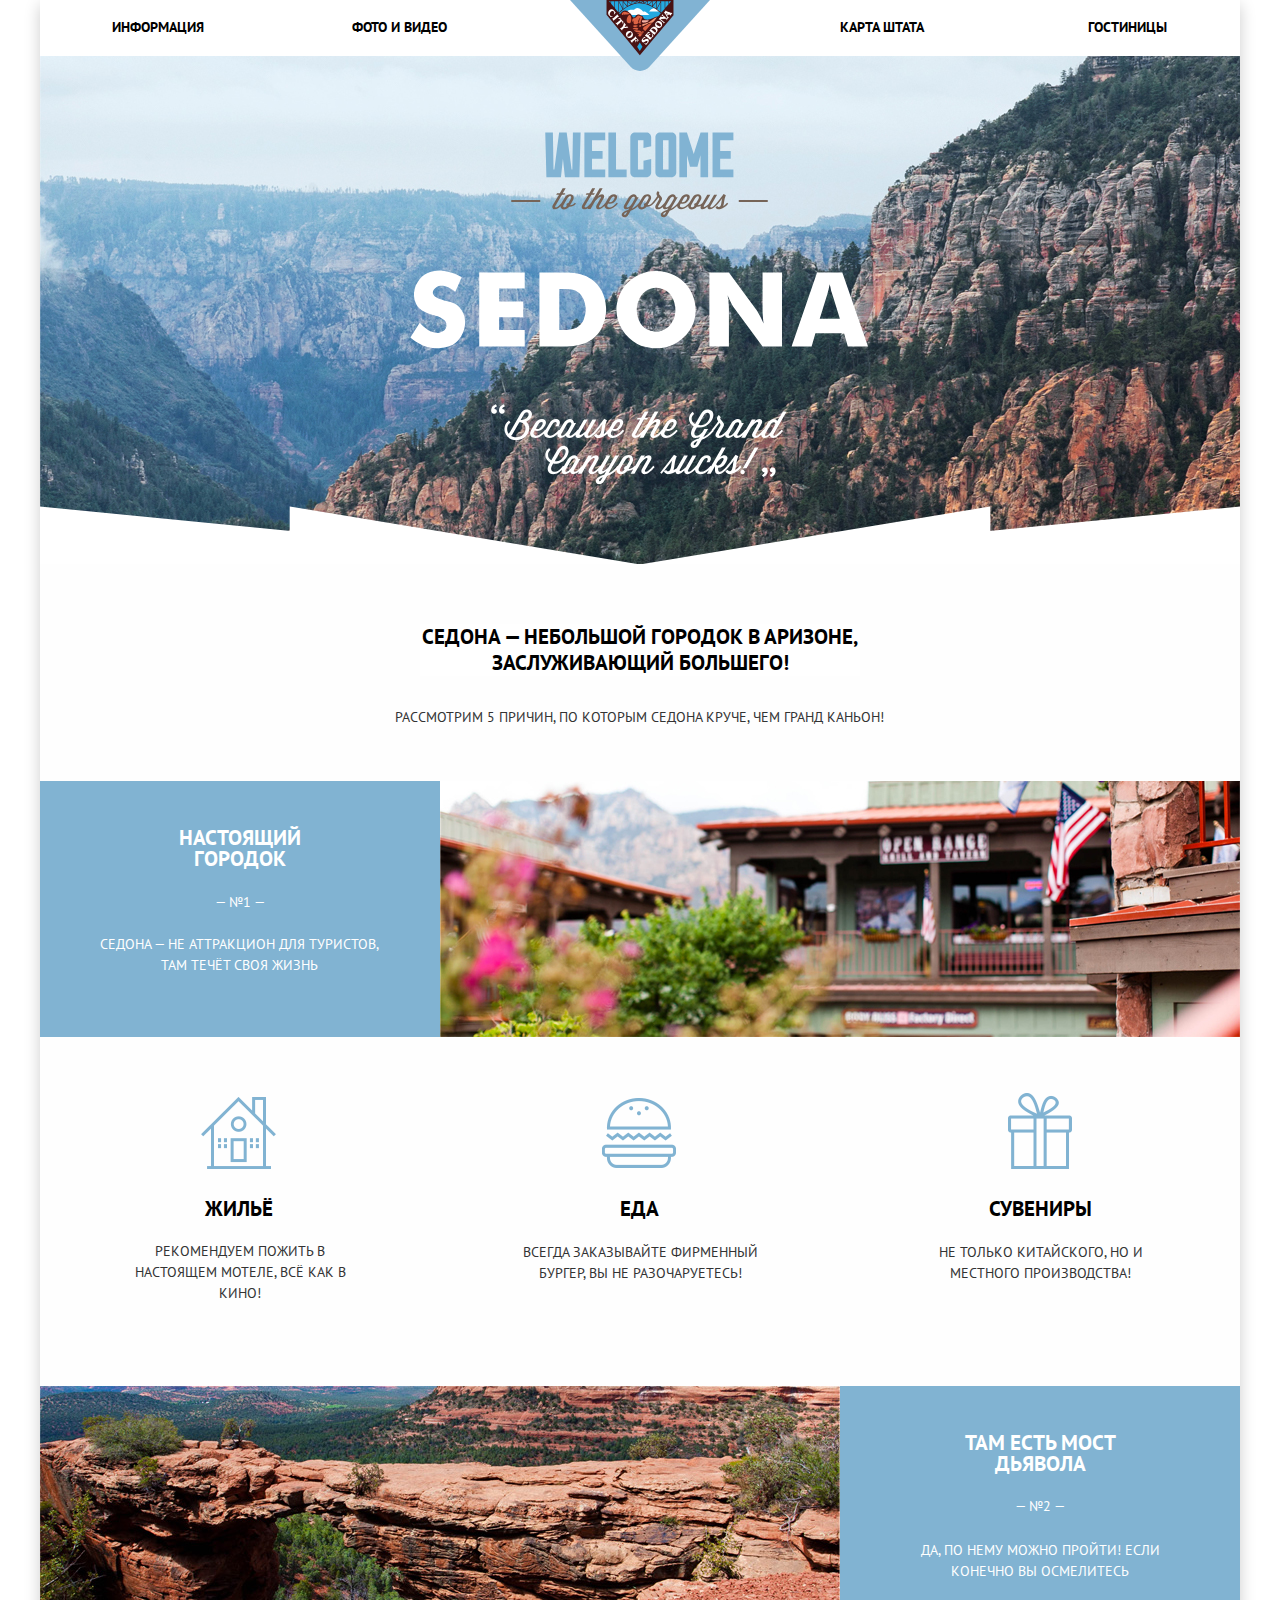
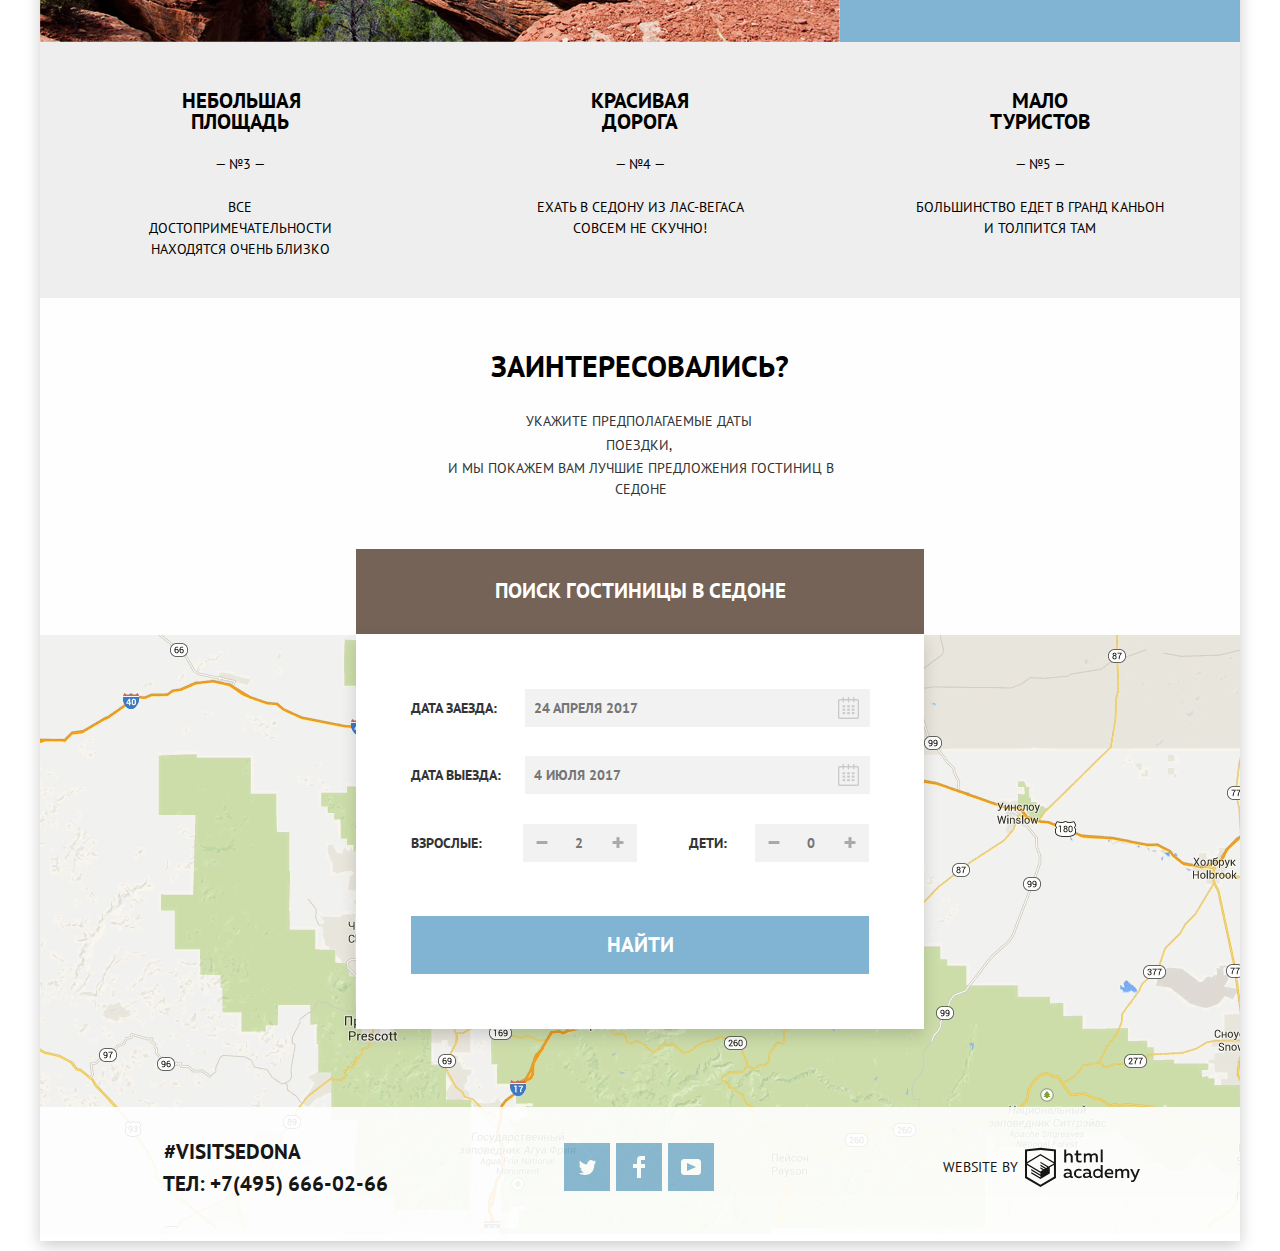
==== commit 90fa8caf: "правки" ====
--- a/index.html
+++ b/index.html
@@ -6,7 +6,7 @@
   <title>Седона</title>
   <link href="https://fonts.googleapis.com/css?family=PT+Sans:400,700&display=swap&subset=cyrillic" rel="stylesheet">
   <link rel="stylesheet" href="css/normalize.css">
-  <link href="css/style.css" rel="stylesheet">
+  <link href="css/style-min.css" rel="stylesheet">
 </head>
 
 <body>
@@ -104,11 +104,11 @@
         <form class="hotels-search" method="post">
           <div class="date-in">
             <label for="date-in" class="date-space">Дата заезда:</label>
-            <input type="date" id="date-in" name="date-in" class="search-fields search-fields-1 calendar" required>
+            <input type="text" id="date-in" name="date-in" class="search-fields search-fields-1 calendar" placeholder="24 апреля 2017" onfocus="(this.type='date')" onblur="(this.type='text')" required>
           </div>
           <div class="date-out">
             <label for="date-out" class="date-space">Дата выезда:</label>
-            <input type="date" id="date-out" name="date-out" class="search-fields search-fields-2 calendar" required>
+            <input type="text" id="date-out" name="date-out" class="search-fields search-fields-2 calendar" placeholder="4 июля 2017" onfocus="(this.type='date')" onblur="(this.type='text')" required>
           </div>
           <div class="count-field">
             <div class="amount-of-adult">
@@ -165,7 +165,7 @@
       </div>
     </footer>
   </div>
-  <script src="js/script.js"></script>
+  <script src="js/script-min.js"></script>
 </body>
 
 </html>--- a/css/style-min.css
+++ b/css/style-min.css
@@ -0,0 +1 @@
+html,body{margin:0;padding:0;font-family:"PT Sans","Arial",sans-serif;font-size:14px;line-height:21px;font-weight:400;color:#333;text-transform:uppercase;min-width:1200px;background-color:#fff}a{text-decoration:none}img{max-width:100%;height:auto}.visually-hidden{position:absolute;width:1px;height:1px;margin:-1px;border:0;padding:0;clip:rect(0 0 0 0);overflow:hidden}.container{width:1200px;height:auto;margin:0 auto;margin-bottom:10px;box-shadow:0px 5px 15px 0 rgba(0,1,1,0.2);background-color:#fefefe}.main-header-logo{display:block;width:140px;height:71px;position:absolute;margin-left:530px;z-index:1}.main-navigation{display:flex;position:absolute;background-color:#fff}.site-navigation{display:flex;flex-wrap:wrap;line-height:26px;margin:0;padding:0;text-indent:0;list-style:none;background-color:transparent;width:1200px;min-height:56px;position:relative}.site-navigation a{display:block;color:#000;vertical-align:middle;background-color:#fff}.menu-section{width:239px;font-size:14px;text-align:center;line-height:26px;font-weight:bold;margin-bottom:8px}.info{width:93px;height:12px;text-align:left;padding:14px 74px 22px 72px}.menu-section a:hover{color:#81b3d2}.menu-section a:active{color:rgba(0,0,0,0.3)}.photo{width:101px;height:12px;padding:14px 65px 22px 73px;text-align:left}.map-state{width:94px;height:10px;padding:14px 70px 22px 72px;margin-left:240px;text-align:right}.hotels{width:79px;height:12px;padding:14px 72px 22px 94px;text-align:right}a.site-navigation-current{color:#766357}.welcome-pic{width:1200px;height:564px;background-image:url("../img/polygon.png"), url("../img/bg.jpg");background-position:-1px 506px, top center;background-repeat:no-repeat no-repeat;background-color:#cacaca}.welcome-pic img{width:459px;height:353px;padding:132px 371px 22px 370px}.reasons-header{display:block;width:493px;font-style:normal;font-weight:400;font-size:14px;line-height:26px;text-align:center;margin:2px 350px 51px 353px}.header-one{width:440px;min-height:48px;text-align:center;font-size:21px;line-height:26px;color:#000;margin-left:380px;margin-top:60px;margin-bottom:26px;background-color:#fff}.sedona-header{display:flex;flex-direction:column-reverse}.advantage-header{font-size:21px;color:#fff;text-align:center}.advantage-number{width:52px}.advantage-description{width:400px;background-color:#81b3d2;text-align:center}.number-one{width:122px;margin-top:46px;margin-bottom:23px;margin-left:auto;margin-right:auto}.number-two{width:151px;margin-top:46px;margin-bottom:22px;margin-left:auto;margin-right:auto}.advantages{color:#fff;display:flex;min-height:256px}.advantage-image{width:800px;height:256px;background-color:#cacaca}.advantage-text{margin-top:21px;margin-left:auto;margin-right:auto}.text-one{width:280px;margin-left:59px}.text-two{width:304px;margin-top:23px;margin-left:48px;margin-right:49px}.recommendations-list{display:flex;justify-content:space-between;margin-left:73px;margin-right:63px;text-align:center;position:relative}.recommendation-name{font-size:21px;color:#000;line-height:21px;font-weight:bold}.one>.recommendation-name{margin-top:161px;margin-left:91px;margin-right:93px;text-align:center}.one::before{content:url(../img/icon-1.png);position:absolute;left:88px;margin-top:60px;width:75px;height:72px}.recommendations-explanation-one{width:254px;margin-top:22px;text-align:center;margin-bottom:80px}.two>.recommendation-name{margin-bottom:23px;margin-top:161px;margin-left:24px;margin-right:16px;text-align:center}.two::before{content:url(../img/icon-3.png);position:absolute;left:489px;margin-top:61px;width:74px;height:70px}.recommendations-explanation-two{width:285px;margin-top:22px;margin-left:10px;text-align:center;margin-bottom:80px}.three>.recommendation-name{margin-bottom:23px;margin-top:161px;text-align:center}.three::before{content:url(../img/icon-2.png);position:absolute;left:895px;margin-top:56px;width:64px;height:76px}.recommendations-explanation-three{width:273px;text-align:center;margin-top:22px;margin-bottom:80px}.social-media,.infrastructure,.type-of-housing{list-style-type:none}.results{width:236px;color:#000;font-size:14px;line-height:26px;text-align:left;margin-top:10px;margin-left:72px}.list-menu{display:flex;justify-content:space-between;margin-top:32px;list-style:none}.list-menu a{color:#000;font-size:12px;line-height:18px;color:rgba(0, 0, 0, 0.3);margin-right:34px;border-bottom:1px dotted #81b3d2}.list-menu a:hover{color:#81b3d2;border-bottom:1px dotted #81b3d2}.list-menu a:active{color:#000;list-style:none;border-bottom:none}.place-name{width:100%;min-height:16px;margin-top:25px;margin-bottom:2px}.place-name a{font-size:21px;line-height:26px;color:#000;font-weight:bold;text-align:left}.place-name a:hover, .place-name a:focus{color:#81b3d2}.place-name a:active{color:rgba(0,0,0,0.3)}.catalog-item{display:flex;justify-content:space-between;margin-right:0px;margin-left:0px;margin-top:11px;border-top:1px solid #cacaca;margin-bottom:-16px}.item-villas{margin-top:9px}.rating{margin-right:70px}.content-alignment{display:flex;min-height:150px;justify-content:row}.place-pic img{width:135px;height:90px;margin-top:30px;margin-bottom:30px;margin-left:72px}.place-info{width:800px;margin-left:35px}.place-type,.place-price{display:flex;flex-direction:column;min-height:100px}.place-wrap{display:flex;justify-content:flex-start}.more-details-button,.booking-button{margin-top:18px;margin-right:6px}.more-details-button{width:76px;height:15px;font-size:14px;background-color:#81b3d2;color:#fff;padding:3px 17px 9px 17px;text-align:center;margin:0;margin-right:6px;margin-top:7px;font-weight:bold}.more-details-button:hover,.more-details-button:focus{background-color:#669ec0}.more-details-button:active{background-color:#669ec0;color:rgba(255,255,255,0.3)}.booking-button{display:block;color:white;background-color:#766357;width:142px;height:24px;font-size:14px;padding-top:3px;text-align:center;margin-top:7px;font-weight:bold}.booking-button:hover,.booking-button:focus{background-color:#604e43}.booking-button:active{background-color:#604e43;color:rgba(255,255,255,0.3)}.content-decor{color:#333;margin-top:5px;margin-bottom:7px;padding:0}.rating-decor{display:block;color:#666;background-color:#f2f2f2;width:110px;min-height:25px;text-align:center;margin-left:0px;padding-left:4px;padding-top:2px}.stage-2{flex-direction:row-reverse;margin-top:2px}.stage-3{width:1200px;background-color:#eee;color:#000}.number-three{width:117px;margin-top:48px;margin-bottom:22px;margin-left:auto;margin-right:auto}.number-3{width:208px;margin-top:22px}.number-four{width:100px;margin-top:48px;margin-bottom:22px;margin-left:auto;margin-right:auto}.number-4{width:262px;margin-top:22px}.number-five{width:100px;margin-top:48px;margin-bottom:22px;margin-left:auto;margin-right:auto}.number-5{width:249px;margin-top:22px}.sedona-search{display:block;background-color:#766357;width:568px;font-size:21px;font-weight:bold;line-height:26px;white-space:nowrap;min-height:57px;text-align:center;padding-top:29px;margin-left:-67px;color:#fff}.sedona-search:hover,.sedona-search:focus{background-color:#604e43}.sedona-search:active{color:rgba(255,255,255,0.3);background-color:#503e33}.if-interested{display:block;text-align:center;width:434px;margin-left:383px;margin-top:50px}.if-interested-header{font-size:30px;color:#000;line-height:36px;font-weight:bold;text-align:center}.if-interested-dates{width:295px;margin-top:-5px;margin-left:68px;line-height:24px;text-align:center}.if-interested-dates-second{display:block;margin-top:-13px;width:435px;margin-bottom:49px}@keyframes bounce{0%{transform:translateY(-2000px)}70%{transform:translateY(30px)}90%{transform:translateY(-10px)}100%{transform:translateY(0)}}@keyframes shake{0%,100%{transform:translateX(100)}10%,30%,50%,70%,90%{transform:translateX(-10px)}20%,40%,60%,80%{transform:translateX(10px)}}.modal-search{position:relative}.hotels-search{left:50%;top:-600px;transform:translateX(-50%);position:absolute;box-shadow:0px 7px 15px 0 rgba(0, 1, 1, 0.15);background-color:#fff;flex-wrap:wrap;font-size:14px;font-weight:bold}.hotels-search input:focus{box-shadow:inset 0px 0px 0px 2px #e5e5e5}.modal-show{display:block;animation:bounce 0.6s}.modal-error{animation:shake .5s ease-in-out;animation-fill-mode:forwards}.shake{animation:shake .5s ease-in-out;animation-fill-mode:forwards}.date-in{display:flex;height:38px;padding-top:55px}.date-out{display:flex;height:38px;padding-top:29px}.search-fields{box-sizing:border-box;width:345px;padding-left:9px;margin-left:19px;font:inherit;font-weight:bold;color:#000;text-transform:uppercase;background-color:#f2f2f2;border:none}.search-fields:hover{background-color:#ebebeb}.search-fields:focus{background-color:#fff;border:2px solid #e5e5e5}.calendar{background-image:url("../img/calendar.png");background-position:313px center;background-repeat:no-repeat}.calendar:hover{background-image:url("../img/calendar2.png")}.calendar:active{background-image:url("../img/calendar3.png")}.count{box-sizing:border-box;width:38px;height:38px;font:inherit;color:#000;padding-left:0;text-transform:uppercase;background-color:#f2f2f2;border:none;font-weight:bold;text-align:center}.count-field{display:flex;flex-direction:row}.date-space{width:95px;height:12px;font-weight:bold;margin-top:9px;margin-left:55px}.amount-of-adult{display:flex;margin-top:30px}.adult{margin-top:9px;margin-left:55px;margin-right:16px;font-weight:bold}.amount-of-children{display:flex;margin-top:30px}.children{margin-top:9px;margin-left:52px;margin-right:3px;font-weight:bold}input[type=number]::-webkit-inner-spin-button,input[type=number]::-webkit-outer-spin-button{-webkit-appearance:none;-moz-appearance:none;appearance:none;margin:0}input[type=number]{-moz-appearance:textfield}.quantity-arrow-minus{width:38px;height:38px;margin-right:-19px;margin-left:25px;background-color:#f2f2f2;position:relative;border:none}.quantity-arrow-minus::before{content:url(../img/minus.png);position:absolute;left:50%;top:7px;transform:translateX(-50%)}.quantity-arrow-minus:hover::before{content:url(../img/minus2.png);background-color:#f2f2f2}.quantity-arrow-minus:active::before{content:url(../img/minus3.png);background-color:#f2f2f2}.kids-minus::before{content:url(../img/minus.png);position:absolute;left:50%;top:7px;transform:translateX(-50%)}.kids-minus:hover::before{content:url(../img/minus2.png);background-color:#f2f2f2}.kids-minus:active::before{content:url(../img/minus3.png);background-color:#f2f2f2}.quantity-arrow-plus{width:38px;height:38px;background-color:#f2f2f2;text-align:center;position:relative;border:none}.kids-plus{margin-right:25px}.kids-plus::after{content:url(../img/plus.png);position:absolute;left:50%;top:11px;transform:translateX(-50%)}.kids-plus:hover::after{content:url(../img/plus2.png);background-color:#f2f2f2}.kids-plus:active::after{content:url(../img/plus3.png);background-color:#f2f2f2}.quantity-arrow-plus::after{content:url(../img/plus.png);position:absolute;left:50%;top:11px;transform:translateX(-50%)}.quantity-arrow-plus:hover::after{content:url(../img/plus2.png);background-color:#f2f2f2}.quantity-arrow-plus:active::after{content:url(../img/plus3.png);background-color:#f2f2f2}.modal-map{top:2165px;z-index:1;background-image:url(../img/map.png);background-color:#cacaca;margin:0}.iframe{border:none}a.buy{color:#81b3d2;border-color:transparent}a>.down path{fill:#81b3d2}.filters{display:flex;background-color:#cacaca;background-image:url("../img/filter-background.jpg");background-position:top center;background-repeat:no-repeat}.filters-block{display:flex;justify-content:space-between;flex-direction:row;margin-top:83px;margin-right:79px;margin-left:59px;margin-bottom:-4px}.filters-block fieldset{border:none}.filter-header-infrastructure,.filter-header-housing{font-size:16px;line-height:21px;color:#fff;text-align:left;font-weight:bold}.filter-header-infrastructure{width:139px;margin-bottom:6px}.filter-header-housing{width:92px;margin-bottom:7px;margin-left:91px;white-space:nowrap}.filter-option{font-size:14px;line-height:21px;color:#fff;text-align:left;margin-bottom:25px;position:relative}.type-of-housing{margin-left:91px}.type-of-housing label{margin-left:2px}.check-box{width:23px;height:23px;background-image:url(../img/checkbox-off.svg);position:absolute;left:-40px;top:-2px}.filter-input:focus+.check-box{outline:2px solid #bf1818}.filter-input:checked+.check-box{width:27px;height:23px;background-image:url(../img/checkbox-on.svg)}.filter-input:disabled+.check-box{background-image:url(../img/checkbox-off-3.svg)}.filter-input:checked:disabled+.check-box{width:27px;height:23px;background-image:url(../img/checkbox-on-2.svg)}.filter-range{margin-left:260px}.sorting{min-height:73px;margin:0;padding:0}.sorting-name{font-size:12px;line-height:18px;margin-top:34px;margin-left:-118px}.sorting-menu{display:flex;justify-content:row;width:355px;min-height:73px;margin-left:-300px}.price:active{color:#81b3d2;border:none}.sorting{margin-top:2px}.sorting-block{display:flex;justify-content:space-between}.sorting-de-ascending ul{list-style:none}.sorting-de-ascending{margin-top:19px}.sorting-icon{display:flex;justify-content:space-between;margin-right:60px}.sorting-icon li{padding-right:12px}.arrow-up path{fill:#cacaca}.arrow-up:hover path{fill:#000}.arrow-up:active path{fill:#81b3d2}.courses-logo:hover path{fill:#81b3d2}.courses-logo:active path{fill:#bdbbbc}.star{background-color:#fff;background-image:url("../img/star.png");background-position:top right;background-repeat:repeat;width:18px;height:17px;margin-bottom:48px;margin-left:auto;margin-right:-1px;margin-top:29px}.first{width:90px}.second{width:66px}.third{width:43px}.form-search{width:458px;height:58px;font-size:21px;line-height:26px;font-weight:bold;text-align:center;color:#fff;text-transform:uppercase;background-color:#81b3d2;border:none;margin-top:54px;margin-left:55px;margin-right:55px;margin-bottom:55px}.form-search:hover,.form-search:focus{background-color:#669ec0}.form-search:active{color:rgba(255,255,255,0.3);background-color:#5496bd}.filter-range{width:314px;margin-top:82px;color:#fff;text-transform:uppercase}.filter-range-title{margin-bottom:10px;margin-left:-1px;font-weight:600;font-size:16px;line-height:21px}.price-controls{position:relative;width:314px;height:32px;margin-left:-3px;margin-bottom:20px;font-size:0;border:2px solid #fff;border-radius:2px}.price-controls::after{content:"";position:absolute;top:50%;left:50%;width:2px;height:22px;background:#fff;transform:translate(-50%, -50%)}.price-controls label{display:inline-block;font-size:14px;line-height:38px;vertical-align:top;cursor:pointer}.price-controls .min-price{width:90px;padding-left:63px;margin-top:-4px}.price-controls .max-price{width:90px;padding-left:58px;margin-top:-4px}.price-controls input{width:50px;min-height:32px;margin:0;color:inherit;font:inherit;background:none;border:none}.range-controls{position:relative;margin-left:-3px;margin-bottom:32px}.range-controls .scale{height:2px;background:rgba(255, 255, 255, 0.3)}.range-controls .bar{width:80%;height:2px;background:#fff}.range-toggle{position:absolute;top:-9px;width:4px;height:4px;background:#ababab;border:8px solid #fff;border-radius:50%;box-shadow:0 2px 1px 0 rgba(0,1,1,0.2);cursor:pointer}.range-toggle:hover{width:6px;height:6px;border-radius:50%;background:#1c4f80}.range-toggle-min{left:0}.range-toggle-max{left:80%}.btn-transparent{display:block;margin:0 auto;padding:6px 35px;margin-left:80px;font-size:14px;line-height:20px;color:#fff;text-transform:uppercase;background:transparent;border:2px solid #fff;border-radius:2px;cursor:pointer}.btn-transparent:hover{color:#000;background:#fff}.footer{display:flex;justify-content:space-between;align-items:center}.footer-social{width:400px;align-items:center}.footer-contacts{display:flex;flex-direction:column;width:400px;align-items:center;margin-top:-16px;font-size:21px;line-height:26px;font-weight:bold}.main-footer{position:relative;background-color:#fff;margin-top:-127px}.index-footer{opacity:0.9}.catalog-footer{align-items:center;background-color:#fefefe;-moz-box-shadow:0px 5px 15px 0 rgba(0, 1, 1, 0.2);-webkit-box-shadow:0px 5px 15px 0 rgba(0, 1, 1, 0.2);box-shadow:0px 5px 15px 0 rgba(0, 1, 1, 0.2);border-top:1px solid #cacaca}.footer-catalog{margin-top:-12px}.social-media{display:flex;justify-content:row;align-items:center;min-height:48px;flex-wrap:wrap;list-style:none}.social-media-catalog{margin-top:27px;margin-left:10px}.social-button{display:block;width:46px;height:48px;text-align:center;background-color:#81b3d2;margin-top:36px;margin-bottom:36px}.social-button:hover,.social-button:focus{background-color:#669ec0}.social-button:active{background-color:#5496bd}.social-button img:active{opacity:0.3}.footer-copyright{display:flex;width:400px;align-items:center;line-height:26px;color:#000;margin-top:-5px}.footer-copyright-catalog{width:400px;min-height:120px;margin-top:6px}.twitter{margin-top:22px;margin-right:6px;margin-left:84px}.twitter img{width:17px;height:15px;padding-top:17px}.facebook{margin-right:6px;margin-top:22px}.facebook img{width:12px;height:22px;padding-top:13px}.youtube{margin-top:22px}.youtube img{width:20px;height:16px;padding-top:16px}.twitter-catalog{margin-left:74px;margin-right:6px}.facebook-catalog{margin-right:6px}.hashtag{width:136px;height:16px;margin-left:-17px;padding-top:30px;padding-bottom:16px;color:#000}.hashtag-catalog{width:136px;min-height:16px;padding-top:24px;padding-bottom:7px;color:#000}.phone{width:223px;height:20px;margin-left:152px;padding-bottom:32px;white-space:nowrap;padding-right:84px;color:#000}.phone a{color:#000}.phone-catalog{width:223px;min-height:20px;padding-left:79px;padding-bottom:10px;white-space:nowrap;color:#000}.phone-catalog a{color:#000}.courses-logo{width:115px;height:41px;padding-top:39px;padding-bottom:40px;margin-left:8px;margin-right:101px}.website-by{width:74px;height:11px;margin-left:103px;margin-top:-22px;padding-top:14px;padding-bottom:16px;white-space:nowrap}